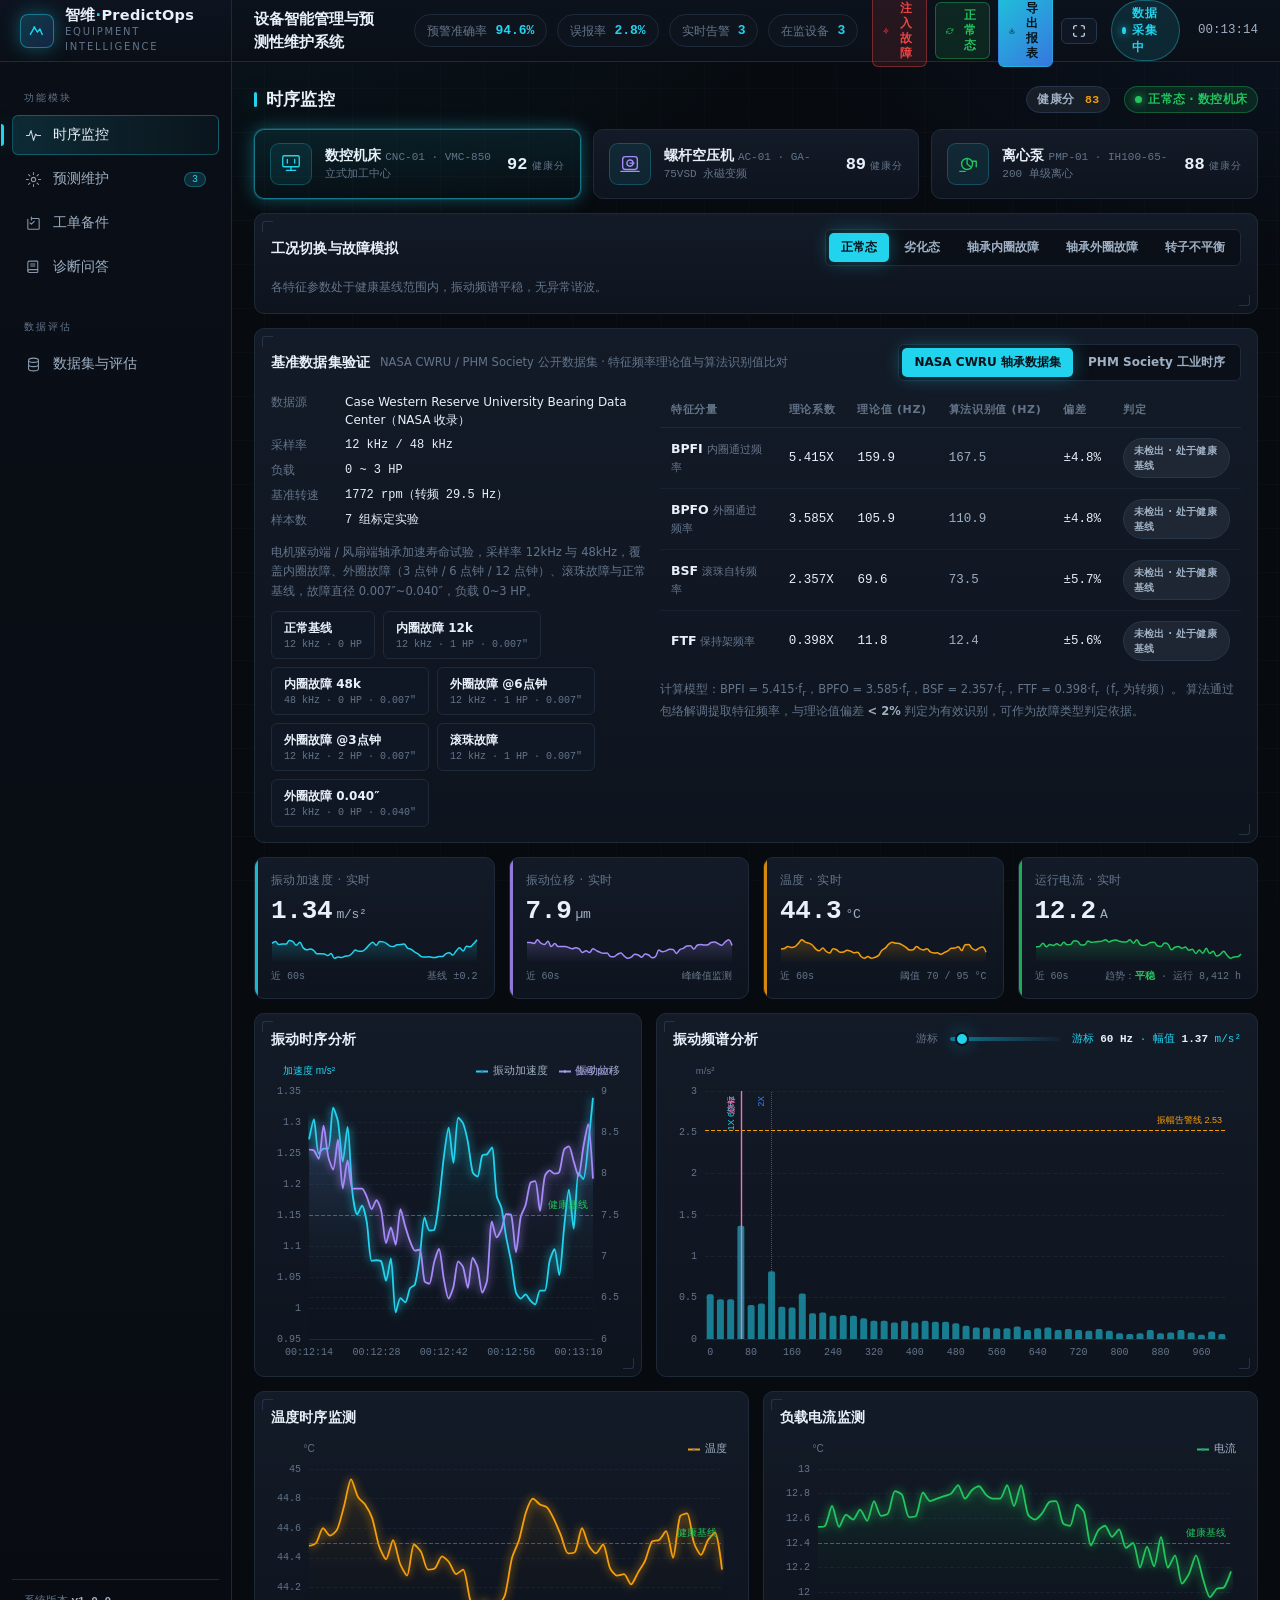
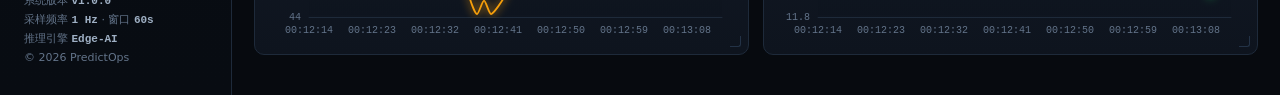
==== agents/predict/index.html @ b73ce9bc "feat(predict): differentiate per-device RUL/degrade baselines; seed historical alert timeline - data" ====
<!DOCTYPE html>
<html lang="zh-CN">
<head>
<meta charset="UTF-8" />
<meta name="viewport" content="width=device-width, initial-scale=1.0" />
<title>智维 PredictOps · 工业设备智能健康管理与预测性维护平台</title>
<meta name="description" content="面向制造业关键设备的智能管理与预测性维护系统，提供设备时序监控、预测维护、工单流转与智能诊断。" />
<link rel="icon" href="data:image/svg+xml,%3Csvg xmlns='http://www.w3.org/2000/svg' viewBox='0 0 32 32'%3E%3Crect width='32' height='32' rx='7' fill='%230b1018'/%3E%3Cpath d='M8 20l6-9 4 6 3-4 3 7' stroke='%2322d3ee' stroke-width='2.2' fill='none' stroke-linecap='round' stroke-linejoin='round'/%3E%3C/svg%3E" />
<link rel="stylesheet" href="assets/core.css" />
</head>
<body>
<div class="app">

  <!-- ================= 品牌区 ================= -->
  <div class="brand">
    <div class="brand-logo">
      <svg viewBox="0 0 24 24" fill="none" stroke="#22d3ee" stroke-width="1.8" stroke-linecap="round" stroke-linejoin="round">
        <path d="M3 17l5-9 4 6 3-4 3 7" /><circle cx="8" cy="8" r="1.3" fill="#22d3ee" stroke="none" />
      </svg>
    </div>
    <div>
      <div class="brand-name">智维<span>·</span>PredictOps</div>
      <div class="brand-sub">Equipment Intelligence</div>
    </div>
  </div>

  <!-- ================= 顶栏 ================= -->
  <header class="topbar">
    <div class="topbar-title">设备智能管理与预测性维护系统</div>
    <div class="topbar-spacer"></div>
    <div class="kpi-strip">
      <div class="kpi-chip"><em>预警准确率</em><b id="kpi-accuracy">94.6%</b></div>
      <div class="kpi-chip"><em>误报率</em><b id="kpi-false">2.8%</b></div>
      <div class="kpi-chip"><em>实时告警</em><b id="kpi-alerts">0</b></div>
      <div class="kpi-chip"><em>在监设备</em><b id="kpi-devices">3</b></div>
    </div>
    <div class="topbar-actions" style="display:flex;align-items:center;gap:8px">
      <button class="btn btn-sm" id="btn-quick-fault" style="border-color:rgba(239,68,68,0.4);color:var(--red);background:rgba(239,68,68,0.12)" title="快速注入轴承内圈故障并联动告警与自动工单">
        <svg viewBox="0 0 24 24" width="12" height="12" fill="none" stroke="currentColor" stroke-width="2.2" stroke-linecap="round"><path d="M13 2L3 14h9l-1 8 10-12h-9l1-8z"/></svg>
        注入故障
      </button>
      <button class="btn btn-sm" id="btn-quick-normal" style="border-color:rgba(34,197,94,0.4);color:var(--green);background:rgba(34,197,94,0.12)" title="恢复正常运行态">
        <svg viewBox="0 0 24 24" width="12" height="12" fill="none" stroke="currentColor" stroke-width="2.2" stroke-linecap="round"><path d="M23 4v6h-6M1 20v-6h6M3.51 9a9 9 0 0114.85-3.36L23 10M1 14l4.64 4.36A9 9 0 0020.49 15"/></svg>
        正常态
      </button>
      <button class="btn btn-sm btn-primary" id="btn-topbar-export" title="导出诊断分析与工单报表">
        <svg viewBox="0 0 24 24" width="12" height="12" fill="none" stroke="currentColor" stroke-width="2.2" stroke-linecap="round"><path d="M21 15v4a2 2 0 01-2 2H5a2 2 0 01-2-2v-4M7 10l5 5 5-5M12 15V3"/></svg>
        导出报表
      </button>
      <button class="btn btn-sm" id="btn-fullscreen" title="全屏切换">
        <svg viewBox="0 0 24 24" width="12" height="12" fill="none" stroke="currentColor" stroke-width="2" stroke-linecap="round"><path d="M8 3H5a2 2 0 00-2 2v3m18 0V5a2 2 0 00-2-2h-3m0 18h3a2 2 0 002-2v-3M3 16v3a2 2 0 002 2h3"/></svg>
      </button>
    </div>
    <span class="pill pill-info"><span class="dot pulse"></span>数据采集中</span>
    <span class="mono" id="clock" style="color:var(--txt-1);font-size:12.5px;min-width:64px;text-align:right">--:--:--</span>
  </header>

  <!-- ================= 侧边导航 ================= -->
  <aside class="sidebar">
    <div class="nav-label">功能模块</div>

    <button class="nav-item active" data-view="perception">
      <svg viewBox="0 0 24 24" fill="none" stroke="currentColor" stroke-width="1.5" stroke-linecap="round" stroke-linejoin="round">
        <path d="M2 12h4l2.5-7 3.5 14 3-9 2 2h5" />
      </svg>
      时序监控
    </button>

    <button class="nav-item" data-view="inference">
      <svg viewBox="0 0 24 24" fill="none" stroke="currentColor" stroke-width="1.5" stroke-linecap="round" stroke-linejoin="round">
        <circle cx="12" cy="12" r="3" /><path d="M12 2v3M12 19v3M2 12h3M19 12h3M5 5l2 2M17 17l2 2M19 5l-2 2M7 17l-2 2" />
      </svg>
      预测维护
      <span class="nav-badge" id="nav-alert-badge">0</span>
    </button>

    <button class="nav-item" data-view="decision">
      <svg viewBox="0 0 24 24" fill="none" stroke="currentColor" stroke-width="1.5" stroke-linecap="round" stroke-linejoin="round">
        <path d="M9 5h10a1 1 0 011 1v13a1 1 0 01-1 1H5a1 1 0 01-1-1V6M9 3v4M7 11l2 2 4-4" />
      </svg>
      工单备件
    </button>

    <button class="nav-item" data-view="knowledge">
      <svg viewBox="0 0 24 24" fill="none" stroke="currentColor" stroke-width="1.5" stroke-linecap="round" stroke-linejoin="round">
        <path d="M4 5a2 2 0 012-2h11a1 1 0 011 1v14a1 1 0 01-1 1H6a2 2 0 01-2-2V5z" />
        <path d="M4 17a2 2 0 012-2h12M8 7h6M8 10h6" />
      </svg>
      诊断问答
    </button>

    <div class="nav-label" style="margin-top:16px">数据评估</div>

    <button class="nav-item" data-view="dataset">
      <svg viewBox="0 0 24 24" fill="none" stroke="currentColor" stroke-width="1.5" stroke-linecap="round" stroke-linejoin="round">
        <ellipse cx="12" cy="6" rx="7" ry="3" /><path d="M5 6v6c0 1.7 3.1 3 7 3s7-1.3 7-3V6" /><path d="M5 12v6c0 1.7 3.1 3 7 3s7-1.3 7-3v-6" />
      </svg>
      数据集与评估
    </button>

    <div class="sidebar-foot">
      系统版本 <b>v1.0.0</b><br />
      采样频率 <b>1 Hz</b> · 窗口 <b>60s</b><br />
      推理引擎 <b>Edge-AI</b><br />
      <span style="color:var(--txt-2)">© 2026 PredictOps</span>
    </div>
  </aside>

  <!-- ================= 主内容区 ================= -->
  <main class="main">

    <!-- ======== 时序监控 ======== -->
    <section class="view active" id="view-perception">
      <div class="section-head">
        <h2>时序监控</h2>
        <div class="spacer"></div>
        <span class="pill pill-muted">健康分 <b id="m-health" class="mono" style="margin-left:5px">--</b></span>
        <span id="state-banner" class="pill pill-ok"><span class="dot"></span>正常态</span>
      </div>

      <div class="device-strip" id="device-strip"><!-- JS 渲染 --></div>

      <div class="panel mt">
        <div class="panel-head">
          <h3>工况切换与故障模拟</h3>
          <div class="spacer"></div>
          <div class="segmented" id="state-selector"><!-- JS 渲染 --></div>
        </div>
        <div class="note" id="state-desc">各特征参数处于健康基线范围内，振动频谱平稳，无异常谐波。</div>
      </div>

      <div class="panel mt" id="dataset-panel"><!-- JS 渲染：基准数据集验证 --></div>

      <div class="grid g-4 mt">
        <div class="metric">
          <div class="metric-label">振动加速度 · 实时</div>
          <div class="metric-value"><span id="m-acc">--</span><small>m/s²</small></div>
          <div class="spark" id="spark-acc"></div>
          <div class="spark-label"><span>近 60s</span><span>基线 ±0.2</span></div>
        </div>
        <div class="metric is-violet">
          <div class="metric-label">振动位移 · 实时</div>
          <div class="metric-value"><span id="m-disp">--</span><small>µm</small></div>
          <div class="spark" id="spark-disp"></div>
          <div class="spark-label"><span>近 60s</span><span>峰峰值监测</span></div>
        </div>
        <div class="metric is-amber">
          <div class="metric-label">温度 · 实时</div>
          <div class="metric-value"><span id="m-temp">--</span><small>°C</small></div>
          <div class="spark" id="spark-temp"></div>
          <div class="spark-label"><span>近 60s</span><span>阈值 70 / 95 °C</span></div>
        </div>
        <div class="metric is-green">
          <div class="metric-label">运行电流 · 实时</div>
          <div class="metric-value"><span id="m-current">--</span><small>A</small></div>
          <div class="spark" id="spark-current"></div>
          <div class="spark-label"><span>近 60s</span><span id="m-trend">趋势：平稳</span></div>
        </div>
      </div>

      <div class="grid g-23 mt">
        <div class="panel">
          <div class="panel-head"><h3>振动时序分析</h3></div>
          <div class="chart chart-lg" id="chart-vib"></div>
        </div>
        <div class="panel">
          <div class="panel-head">
            <h3>振动频谱分析</h3>
            <div class="spacer"></div>
            <div class="cursor-bar" style="margin:0;padding:0;background:transparent;border:none">
              <span class="lbl" style="font-size:11px;color:var(--txt-2)">游标</span>
              <input type="range" id="spec-cursor" min="0" max="1000" step="20" value="60" style="width:110px" />
              <span class="cursor-readout" id="spec-cursor-readout" style="font-size:11px;color:var(--cyan)">--</span>
            </div>
          </div>
          <div class="chart" id="chart-spectrum" style="height:300px"></div>
        </div>
      </div>

      <div class="grid g-2 mt">
        <div class="panel">
          <div class="panel-head"><h3>温度时序监测</h3></div>
          <div class="chart chart-sm" id="chart-temp"></div>
        </div>
        <div class="panel">
          <div class="panel-head"><h3>负载电流监测</h3></div>
          <div class="chart chart-sm" id="chart-current"></div>
        </div>
      </div>
    </section>

    <!-- ======== 预测维护 ======== -->
    <section class="view" id="view-inference">
      <div class="section-head">
        <h2>预测维护</h2>
        <div class="spacer"></div>
        <span id="infer-state-badge" class="pill pill-ok"><span class="dot pulse"></span>--</span>
      </div>

      <div class="grid g-4">
        <div class="metric is-green">
          <div class="metric-label">预警准确率</div>
          <div class="metric-value"><span id="i-accuracy">94.6</span><small>%</small></div>
          <div class="metric-foot"><span class="up">达标 &gt; 92%</span></div>
        </div>
        <div class="metric">
          <div class="metric-label">误报率</div>
          <div class="metric-value"><span id="i-false">2.8</span><small>%</small></div>
          <div class="metric-foot"><span class="up">优于 &lt; 5% 要求</span></div>
        </div>
        <div class="metric is-amber">
          <div class="metric-label">最近预警提前量</div>
          <div class="metric-value"><span id="i-lead">--</span><small>h</small></div>
          <div class="metric-foot" id="i-alert-src">暂无预警记录</div>
        </div>
        <div class="metric is-violet">
          <div class="metric-label">最近预警置信度</div>
          <div class="metric-value"><span id="i-conf">--</span><small>%</small></div>
          <div class="metric-foot">RUL 预测 <b id="i-rul">--</b></div>
        </div>
      </div>

      <div class="grid g-3 mt">
        <div class="panel">
          <div class="panel-head">
            <h3>健康指数</h3>
            <div class="spacer"></div>
            <button class="btn btn-sm btn-ghost" id="btn-score-detail">
              <svg viewBox="0 0 24 24" fill="none" stroke="currentColor" stroke-width="1.6" stroke-linecap="round"><path d="M12 16v-4M12 8h.01M21 12a9 9 0 11-18 0 9 9 0 0118 0z"/></svg>
              查看评分依据
            </button>
          </div>
          <div class="chart chart-sm" id="chart-gauge"></div>
          <div class="note" id="infer-feature">频谱无异常特征频率，各维度指标正常</div>
        </div>
        <div class="panel">
          <div class="panel-head"><h3>健康五维评估</h3></div>
          <div class="chart chart-sm" id="chart-radar"></div>
        </div>
        <div class="panel">
          <div class="panel-head"><h3>劣化趋势推演</h3></div>
          <div class="chart chart-sm" id="chart-degrade"></div>
        </div>
      </div>

      <div class="panel mt">
        <div class="panel-head">
          <h3>剩余使用寿命（RUL）预测</h3>
          <div class="spacer"></div>
          <span class="pill pill-ok" id="rul-badge">RUL --</span>
        </div>
        <div class="chart chart-xl" id="chart-rul"></div>
      </div>

      <div class="grid g-32 mt">
        <div class="panel">
          <div class="panel-head"><h3>设备健康台账</h3></div>
          <div class="table-wrap" id="health-table"></div>
        </div>
        <div class="panel">
          <div class="panel-head"><h3>预警事件流</h3></div>
          <div id="alert-list" class="alert-stream">
            <div class="empty">暂无预警</div>
          </div>
        </div>
      </div>
    </section>

    <!-- ======== 工单备件 ======== -->
    <section class="view" id="view-decision">
      <div class="section-head">
        <h2>工单备件</h2>
        <div class="spacer"></div>
        <button class="btn btn-sm" id="btn-refresh">
          <svg viewBox="0 0 24 24" fill="none" stroke="currentColor" stroke-width="1.6" stroke-linecap="round"><path d="M20 11a8 8 0 10-2 5M20 5v6h-6"/></svg>
          刷新
        </button>
        <button class="btn btn-sm" id="btn-export">
          <svg viewBox="0 0 24 24" fill="none" stroke="currentColor" stroke-width="1.6" stroke-linecap="round" stroke-linejoin="round"><path d="M12 3v12M7 10l5 5 5-5M5 21h14"/></svg>
          导出报表
        </button>
        <button class="btn btn-sm btn-primary" id="btn-demo-wo">
          <svg viewBox="0 0 24 24" fill="none" stroke="currentColor" stroke-width="1.6" stroke-linecap="round"><path d="M12 5v14M5 12h14"/></svg>
          模拟异常触发工单
        </button>
      </div>

      <div class="grid g-4">
        <div class="metric is-amber">
          <div class="metric-label">待处理 / 处理中</div>
          <div class="metric-value" id="d-pending">0</div>
          <div class="metric-foot">自动派工 + 人工受理</div>
        </div>
        <div class="metric is-green">
          <div class="metric-label">已完成 / 已闭环</div>
          <div class="metric-value" id="d-done">0</div>
          <div class="metric-foot">闭环率 <b id="d-closerate">100%</b></div>
        </div>
        <div class="metric is-red">
          <div class="metric-label">备件告急项</div>
          <div class="metric-value" id="d-lowparts">0</div>
          <div class="metric-foot">低于安全库存</div>
        </div>
        <div class="metric is-violet">
          <div class="metric-label">供应链预警</div>
          <div class="metric-value" id="d-chain">0</div>
          <div class="metric-foot">库存偏低 / 交期风险</div>
        </div>
      </div>

      <div class="grid g-32 mt">
        <div class="panel">
          <div class="panel-head"><h3>智能检修工单</h3></div>
          <div class="wo-list" id="wo-list"><div class="empty">暂无工单</div></div>
        </div>
        <div class="grid" style="grid-template-columns:1fr;gap:14px;align-content:start">
          <div class="panel">
            <div class="panel-head"><h3>工单状态分布</h3></div>
            <div class="chart chart-sm" id="chart-wopie"></div>
          </div>
          <div class="panel">
            <div class="panel-head"><h3>备件库存水位</h3><span class="sub">红=告急 黄=偏低 绿=充足</span></div>
            <div class="chart chart-sm" id="chart-parts"></div>
          </div>
        </div>
      </div>

      <div class="grid g-32 mt">
        <div class="panel">
          <div class="panel-head"><h3>备件库存明细</h3></div>
          <div class="table-wrap" id="parts-table" style="max-height:360px;overflow-y:auto"></div>
        </div>
        <div class="panel">
          <div class="panel-head"><h3>供应链预警</h3></div>
          <div class="timeline" id="supply-chain"><div class="empty">供应链状态正常</div></div>
        </div>
      </div>
    </section>

    <!-- ======== 诊断问答 ======== -->
    <section class="view" id="view-knowledge">
      <div class="section-head">
        <h2>诊断问答</h2>
      </div>

      <div class="grid g-23">
        <div class="panel">
          <div class="panel-head"><h3>知识库检索</h3></div>
          <div class="kb-tags mb" id="kb-tags"></div>
          <div class="kb-list" id="kb-list"></div>
        </div>

        <div class="panel">
          <div class="panel-head">
            <h3>智能诊断问答</h3>
            <div class="spacer"></div>
            <span class="pill pill-info"><span class="dot pulse"></span>在线</span>
          </div>
          <div class="quick-ask mb">
            <button data-ask="轴承温度过高排查SOP">
              <svg viewBox="0 0 24 24" fill="none" stroke="currentColor" stroke-width="1.8" stroke-linecap="round"><path d="M12 3v3M12 18v3M3 12h3M18 12h3M6 6l2 2M16 16l2 2M18 6l-2 2M8 16l-2 2"/><circle cx="12" cy="12" r="3.2"/></svg>
              轴承温度过高排查SOP
            </button>
            <button data-ask="离心泵振动超标诊断">
              <svg viewBox="0 0 24 24" fill="none" stroke="currentColor" stroke-width="1.8" stroke-linecap="round"><path d="M3 16l4-8 4 5 3-4 3 5 4-6"/></svg>
              离心泵振动超标诊断
            </button>
            <button data-ask="当前健康最差设备是谁？">
              <svg viewBox="0 0 24 24" fill="none" stroke="currentColor" stroke-width="1.8" stroke-linecap="round"><path d="M12 3l2.6 5.6L21 9.4l-4.5 4.2L17.7 20 12 16.9 6.3 20l1.2-6.4L3 9.4l6.4-.8z"/></svg>
              当前健康最差设备是谁？
            </button>
            <button data-ask="NASA CWRU 轴承故障特征如何判断？">
              <svg viewBox="0 0 24 24" fill="none" stroke="currentColor" stroke-width="1.8" stroke-linecap="round"><circle cx="12" cy="12" r="3"/><path d="M12 2v3M12 19v3M2 12h3M19 12h3"/></svg>
              NASA CWRU 轴承故障特征如何判断？
            </button>
            <button data-ask="设备综合健康分是如何计算的？">
              <svg viewBox="0 0 24 24" fill="none" stroke="currentColor" stroke-width="1.8" stroke-linecap="round"><path d="M4 19h16M6 19V9M12 19V5M18 19v-7"/></svg>
              设备综合健康分是如何计算的？
            </button>
            <button data-ask="空压机排气温度报警怎么处理？">空压机排气温度报警</button>
            <button data-ask="有哪些备件库存告急？">备件库存告急</button>
            <button data-ask="当前预警准确率和误报率多少？">预警指标</button>
          </div>
          <div class="chat">
            <div class="chat-log" id="chat-log"></div>
            <form class="chat-input" id="chat-form" autocomplete="off">
              <input id="chat-input" type="text" placeholder="输入设备故障问题，如：数控机床主轴振动异常如何处理？" />
              <button class="btn btn-primary" type="submit">
                <svg viewBox="0 0 24 24" fill="none" stroke="currentColor" stroke-width="1.7" stroke-linecap="round" stroke-linejoin="round"><path d="M22 2L11 13M22 2l-7 20-4-9-9-4 20-7z"/></svg>
                发送
              </button>
            </form>
          </div>
        </div>
      </div>
    </section>

    <!-- ======== 数据集与评估 ======== -->
    <section class="view" id="view-dataset">
      <div class="section-head">
        <h2>数据集与评估</h2>
      </div>
      <div id="eval-root"><!-- 由 eval.js 渲染 --></div>
    </section>

  </main>
</div>

<!-- ================= 抽屉 ================= -->
<div class="drawer-mask" id="drawer-mask"></div>
<aside class="drawer" id="drawer">
  <div class="drawer-head">
    <h3 id="drawer-title">工单详情</h3>
    <button class="drawer-close" id="drawer-close">
      <svg viewBox="0 0 24 24" width="15" height="15" fill="none" stroke="currentColor" stroke-width="2" stroke-linecap="round"><path d="M6 6l12 12M18 6L6 18"/></svg>
    </button>
  </div>
  <div class="drawer-body" id="drawer-body"></div>
</aside>

<div class="toast-wrap" id="toast-wrap"></div>

<!-- ================= 通用模态框 ================= -->
<div class="modal-mask" id="modal-mask"></div>
<div class="modal" id="modal">
  <div class="modal-head">
    <h3 id="modal-title"></h3>
    <button class="drawer-close" id="modal-close">
      <svg viewBox="0 0 24 24" width="15" height="15" fill="none" stroke="currentColor" stroke-width="2" stroke-linecap="round"><path d="M6 6l12 12M18 6L6 18"/></svg>
    </button>
  </div>
  <div class="modal-body" id="modal-body"></div>
</div>

<script src="assets/echarts.min.js"></script>
<script src="assets/data.js"></script>
<script src="assets/dataset.js"></script>
<script src="assets/knowledge.js"></script>
<script src="assets/charts.js"></script>
<script src="assets/eval.js"></script>
<script src="assets/app.js"></script>
</body>
</html>
---- agents/predict/assets/core.css ----
:root {
  --bg-0: #070a0f;
  --bg-1: #0b1018;
  --bg-2: #101724;
  --bg-3: #16202f;
  --panel: #0e141e;
  --panel-2: #131b28;
  --line: #1e2a3a;
  --line-2: #26364b;
  --txt-0: #e8f0fa;
  --txt-1: #9fb0c4;
  --txt-2: #63748a;
  --cyan: #22d3ee;
  --cyan-dim: #0e7490;
  --blue: #3b82f6;
  --green: #22c55e;
  --amber: #f59e0b;
  --red: #ef4444;
  --violet: #a78bfa;
  --pink: #f472b6;
  --ok: var(--green);
  --warn: var(--amber);
  --danger: var(--red);
  --radius: 10px;
  --radius-sm: 6px;
  --font: "Inter", "HarmonyOS Sans SC", "PingFang SC", "Microsoft YaHei", system-ui, -apple-system, sans-serif;
  --mono: "JetBrains Mono", "SFMono-Regular", "SF Mono", Consolas, "Liberation Mono", monospace;
  --shadow: 0 8px 30px rgba(0, 0, 0, 0.45);
  --glow-cyan: 0 0 18px rgba(34, 211, 238, 0.35);
}

* { box-sizing: border-box; margin: 0; padding: 0; }

html { -webkit-text-size-adjust: 100%; }

body {
  font-family: var(--font);
  background: var(--bg-0);
  color: var(--txt-0);
  font-size: 14px;
  line-height: 1.5;
  min-height: 100vh;
  overflow-x: hidden;
  background-image:
    radial-gradient(1200px 600px at 15% -10%, rgba(34, 211, 238, 0.07), transparent 60%),
    radial-gradient(900px 500px at 100% 0%, rgba(59, 130, 246, 0.08), transparent 55%),
    linear-gradient(rgba(255, 255, 255, 0.016) 1px, transparent 1px),
    linear-gradient(90deg, rgba(255, 255, 255, 0.016) 1px, transparent 1px);
  background-size: auto, auto, 44px 44px, 44px 44px;
  background-attachment: fixed;
}

::-webkit-scrollbar { width: 9px; height: 9px; }
::-webkit-scrollbar-track { background: transparent; }
::-webkit-scrollbar-thumb { background: #22303f; border-radius: 6px; }
::-webkit-scrollbar-thumb:hover { background: #2e4054; }

a { color: inherit; text-decoration: none; }
button { font-family: inherit; cursor: pointer; border: none; background: none; color: inherit; }
input, select, textarea { font-family: inherit; }

.mono { font-family: var(--mono); font-variant-numeric: tabular-nums; }

/* ============ 应用骨架 ============ */
.app {
  display: grid;
  grid-template-columns: 232px 1fr;
  grid-template-rows: 62px 1fr;
  grid-template-areas: "brand topbar" "sidebar main";
  min-height: 100vh;
}

/* ---- 顶部条 ---- */
.brand {
  grid-area: brand;
  display: flex;
  align-items: center;
  gap: 11px;
  padding: 0 20px;
  border-right: 1px solid var(--line);
  border-bottom: 1px solid var(--line);
  background: linear-gradient(180deg, #0d1420, #0a0f17);
}
.brand-logo {
  width: 34px; height: 34px; border-radius: 8px;
  background: linear-gradient(135deg, rgba(34, 211, 238, 0.2), rgba(59, 130, 246, 0.2));
  border: 1px solid rgba(34, 211, 238, 0.45);
  display: grid; place-items: center;
  box-shadow: var(--glow-cyan);
  flex: none;
}
.brand-logo svg { width: 19px; height: 19px; }
.brand-name { font-size: 14.5px; font-weight: 700; letter-spacing: 0.02em; line-height: 1.15; }
.brand-name span { color: var(--cyan); }
.brand-sub { font-size: 10px; color: var(--txt-2); letter-spacing: 0.18em; text-transform: uppercase; }

.topbar {
  grid-area: topbar;
  display: flex;
  align-items: center;
  gap: 14px;
  padding: 0 22px;
  border-bottom: 1px solid var(--line);
  background: linear-gradient(180deg, #0c121c, #0a0f17);
}
.topbar-title { font-size: 15px; font-weight: 600; }
.topbar-title small { color: var(--txt-2); font-weight: 400; margin-left: 10px; font-size: 12px; }
.topbar-spacer { flex: 1; }

.kpi-strip { display: flex; gap: 10px; }
.kpi-chip {
  display: flex; align-items: center; gap: 8px;
  padding: 6px 12px;
  background: var(--panel);
  border: 1px solid var(--line);
  border-radius: 999px;
  font-size: 12px;
  white-space: nowrap;
}
.kpi-chip b { font-family: var(--mono); color: var(--cyan); font-size: 13px; }
.kpi-chip em { font-style: normal; color: var(--txt-2); }

.pill {
  display: inline-flex; align-items: center; gap: 6px;
  padding: 4px 10px; border-radius: 999px;
  font-size: 11.5px; font-weight: 600; letter-spacing: 0.02em;
  border: 1px solid transparent;
}
.pill-ok { color: var(--green); background: rgba(34, 197, 94, 0.12); border-color: rgba(34, 197, 94, 0.35); }
.pill-warn { color: var(--amber); background: rgba(245, 158, 11, 0.12); border-color: rgba(245, 158, 11, 0.35); }
.pill-danger { color: var(--red); background: rgba(239, 68, 68, 0.13); border-color: rgba(239, 68, 68, 0.4); }
.pill-info { color: var(--cyan); background: rgba(34, 211, 238, 0.12); border-color: rgba(34, 211, 238, 0.35); }
.pill-muted { color: var(--txt-1); background: rgba(148, 163, 184, 0.1); border-color: var(--line-2); }

.dot { width: 7px; height: 7px; border-radius: 50%; background: currentColor; box-shadow: 0 0 8px currentColor; }
.pulse { animation: pulse 1.6s ease-in-out infinite; }
@keyframes pulse { 0%, 100% { opacity: 1; } 50% { opacity: 0.35; } }

/* ---- 侧边导航 ---- */
.sidebar {
  grid-area: sidebar;
  border-right: 1px solid var(--line);
  background: linear-gradient(180deg, #0a0f17, #080c12);
  padding: 16px 12px;
  display: flex; flex-direction: column; gap: 4px;
}
.nav-label {
  font-size: 10px; letter-spacing: 0.2em; text-transform: uppercase;
  color: var(--txt-2); padding: 12px 12px 6px;
}
.nav-item {
  display: flex; align-items: center; gap: 11px;
  padding: 10px 12px;
  border-radius: var(--radius-sm);
  color: var(--txt-1);
  font-size: 13.5px;
  font-weight: 500;
  border: 1px solid transparent;
  transition: all 0.18s ease;
  position: relative;
  text-align: left; width: 100%;
}
.nav-item:hover { background: var(--bg-2); color: var(--txt-0); }
.nav-item.active {
  background: linear-gradient(90deg, rgba(34, 211, 238, 0.14), rgba(34, 211, 238, 0.03));
  color: var(--txt-0);
  border-color: rgba(34, 211, 238, 0.3);
}
.nav-item.active::before {
  content: ""; position: absolute; left: -12px; top: 8px; bottom: 8px; width: 3px;
  background: var(--cyan); border-radius: 0 3px 3px 0; box-shadow: var(--glow-cyan);
}
.nav-item svg { width: 17px; height: 17px; flex: none; opacity: 0.85; }
.nav-badge {
  margin-left: auto; font-size: 10px; font-family: var(--mono);
  background: rgba(34, 211, 238, 0.15); color: var(--cyan);
  padding: 1px 7px; border-radius: 999px; border: 1px solid rgba(34, 211, 238, 0.3);
}
.sidebar-foot {
  margin-top: auto; padding: 12px; font-size: 11px; color: var(--txt-2);
  border-top: 1px solid var(--line); line-height: 1.7;
}
.sidebar-foot b { color: var(--txt-1); font-family: var(--mono); }

/* ---- 主内容区 ---- */
.main {
  grid-area: main;
  padding: 20px 22px 40px;
  overflow-x: hidden;
}
.view { display: none; animation: fade 0.35s ease; }
.view.active { display: block; }
@keyframes fade { from { opacity: 0; transform: translateY(8px); } to { opacity: 1; transform: none; } }

.section-head {
  display: flex; align-items: center; gap: 14px;
  margin: 4px 0 16px;
}
.section-head h2 { font-size: 17px; font-weight: 700; letter-spacing: 0.01em; }
.section-head h2::before {
  content: ""; display: inline-block; width: 3px; height: 15px; margin-right: 9px;
  background: var(--cyan); border-radius: 2px; vertical-align: -2px; box-shadow: var(--glow-cyan);
}
.section-head p { color: var(--txt-2); font-size: 12.5px; padding-bottom: 1px; }
.section-head .spacer { flex: 1; }

.grid { display: grid; gap: 14px; }
.g-2 { grid-template-columns: repeat(2, minmax(0, 1fr)); }
.g-3 { grid-template-columns: repeat(3, minmax(0, 1fr)); }
.g-4 { grid-template-columns: repeat(4, minmax(0, 1fr)); }
.g-32 { grid-template-columns: 1.6fr 1fr; }
.g-23 { grid-template-columns: 1fr 1.55fr; }
.mt { margin-top: 14px; }
.mb { margin-bottom: 14px; }

/* ---- 面板 ---- */
.panel {
  background: linear-gradient(180deg, var(--panel-2), var(--panel));
  border: 1px solid var(--line);
  border-radius: var(--radius);
  padding: 15px 16px;
  position: relative;
}
.panel::before, .panel::after {
  content: ""; position: absolute; width: 10px; height: 10px;
  border-color: var(--line-2); border-style: solid; opacity: 0.9;
}
.panel::before { top: 7px; left: 7px; border-width: 1px 0 0 1px; border-radius: 3px 0 0 0; }
.panel::after { bottom: 7px; right: 7px; border-width: 0 1px 1px 0; border-radius: 0 0 3px 0; }
.panel-head {
  display: flex; align-items: center; gap: 10px; margin-bottom: 12px;
}
.panel-head h3 { font-size: 13.5px; font-weight: 600; letter-spacing: 0.01em; }
.panel-head .sub { color: var(--txt-2); font-size: 11.5px; }
.panel-head .spacer { flex: 1; }

.chart { width: 100%; height: 240px; }
.chart-sm { height: 200px; }
.chart-lg { height: 300px; }
.chart-xl { height: 340px; }

/* ---- 指标卡 ---- */
.metric {
  background: linear-gradient(180deg, var(--panel-2), var(--panel));
  border: 1px solid var(--line);
  border-radius: var(--radius);
  padding: 14px 16px;
  position: relative;
  overflow: hidden;
}
.metric::after {
  content: ""; position: absolute; left: 0; top: 0; bottom: 0; width: 3px;
  background: var(--cyan); opacity: 0.85;
}
.metric.is-green::after { background: var(--green); }
.metric.is-amber::after { background: var(--amber); }
.metric.is-red::after { background: var(--red); }
.metric.is-violet::after { background: var(--violet); }
.metric-label { font-size: 11.5px; color: var(--txt-2); letter-spacing: 0.04em; margin-bottom: 8px; }
.metric-value { font-family: var(--mono); font-size: 26px; font-weight: 700; line-height: 1; letter-spacing: -0.01em; }
.metric-value small { font-size: 13px; font-weight: 500; color: var(--txt-1); margin-left: 4px; }
.metric-foot { margin-top: 9px; font-size: 11.5px; color: var(--txt-2); display: flex; align-items: center; gap: 6px; }
.metric-foot .up { color: var(--green); }
.metric-foot .down { color: var(--red); }
.metric .spark { height: 34px; margin-top: 8px; }
.metric .spark-label { display: flex; justify-content: space-between; font-size: 10px; color: var(--txt-2); margin-top: 3px; font-family: var(--mono); }

/* ---- 频谱告警游标 ---- */
.cursor-bar { display: flex; align-items: center; gap: 12px; margin-top: 12px; padding-top: 12px; border-top: 1px solid var(--line); }
.cursor-bar .lbl { font-size: 11.5px; color: var(--txt-2); white-space: nowrap; }
.cursor-bar input[type="range"] {
  flex: 1; height: 4px; -webkit-appearance: none; appearance: none;
  background: linear-gradient(90deg, var(--cyan-dim), var(--bg-3));
  border-radius: 4px; outline: none;
}
.cursor-bar input[type="range"]::-webkit-slider-thumb {
  -webkit-appearance: none; appearance: none; width: 14px; height: 14px; border-radius: 50%;
  background: var(--cyan); cursor: pointer; box-shadow: var(--glow-cyan); border: 2px solid #06121a;
}
.cursor-bar input[type="range"]::-moz-range-thumb {
  width: 14px; height: 14px; border-radius: 50%; background: var(--cyan); cursor: pointer; border: 2px solid #06121a;
}
.cursor-readout {
  font-family: var(--mono); font-size: 11.5px; color: var(--cyan);
  min-width: 168px; text-align: right; white-space: nowrap;
}
.cursor-readout b { color: var(--txt-0); }

/* ---- 最近预警事件流 ---- */
.alert-stream { display: flex; flex-direction: column; gap: 10px; max-height: 380px; overflow-y: auto; padding-right: 4px; }
.alert-row {
  border: 1px solid var(--line); border-radius: var(--radius-sm);
  background: var(--panel); padding: 11px 13px; border-left: 3px solid var(--amber);
  transition: all 0.16s ease;
}
.alert-row:hover { border-color: var(--line-2); }
.alert-row.critical { border-left-color: var(--red); }
.alert-row .ar-top { display: flex; align-items: center; gap: 9px; margin-bottom: 7px; }
.alert-row .ar-time { font-family: var(--mono); font-size: 11.5px; color: var(--txt-2); }
.alert-row .ar-device { font-size: 13px; font-weight: 600; }
.alert-row .ar-id { font-family: var(--mono); font-size: 10.5px; color: var(--txt-2); }
.alert-row .ar-fields { display: grid; grid-template-columns: repeat(3, minmax(0, 1fr)); gap: 8px; }
.alert-row .ar-field { background: var(--bg-1); border: 1px solid var(--line); border-radius: 5px; padding: 6px 9px; }
.alert-row .ar-field .k { font-size: 10px; color: var(--txt-2); display: block; margin-bottom: 2px; }
.alert-row .ar-field .v { font-family: var(--mono); font-size: 13px; font-weight: 700; color: var(--cyan); }
.alert-row .ar-field .v.danger { color: var(--red); }
.alert-row .ar-field .v.warn { color: var(--amber); }

/* ---- 工单成本条 ---- */
.wo-cost { display: flex; gap: 8px; flex-wrap: wrap; margin-top: 9px; }
.wo-cost .ci {
  flex: 1; min-width: 120px; background: var(--bg-1); border: 1px solid var(--line);
  border-radius: 5px; padding: 7px 10px;
}
.wo-cost .ci .k { font-size: 10px; color: var(--txt-2); display: block; margin-bottom: 2px; }
.wo-cost .ci .v { font-family: var(--mono); font-size: 14px; font-weight: 700; color: var(--cyan); }
.wo-cost .ci.hi .v { color: var(--amber); }

/* ---- 快捷提问胶囊 ---- */
.quick-ask { display: flex; gap: 8px; flex-wrap: wrap; }
.quick-ask button {
  display: inline-flex; align-items: center; gap: 6px;
  font-size: 11.5px; padding: 7px 13px; border-radius: 999px;
  background: linear-gradient(135deg, rgba(34,211,238,0.10), rgba(59,130,246,0.08));
  border: 1px solid rgba(34, 211, 238, 0.32); color: var(--txt-0);
  transition: all 0.16s ease;
}
.quick-ask button:hover { border-color: var(--cyan); box-shadow: var(--glow-cyan); transform: translateY(-1px); }
.quick-ask button svg { width: 12px; height: 12px; color: var(--cyan); }

/* ---- 基准数据集面板 ---- */
.ds-meta { display: flex; flex-direction: column; gap: 7px; margin-bottom: 10px; }
.ds-meta-row { display: flex; gap: 10px; font-size: 12px; }
.ds-meta-row .k { color: var(--txt-2); min-width: 64px; flex: none; }
.ds-meta-row .v { color: var(--txt-0); }
.ds-samples { display: flex; flex-wrap: wrap; gap: 8px; }
.ds-sample {
  display: flex; flex-direction: column; gap: 2px; padding: 8px 12px;
  border: 1px solid var(--line); border-radius: var(--radius-sm);
  background: var(--bg-2); text-align: left; transition: all 0.16s ease;
}
.ds-sample:hover { border-color: var(--cyan-dim); background: var(--bg-3); }
.ds-sample.active { border-color: var(--cyan); background: rgba(34, 211, 238, 0.1); box-shadow: var(--glow-cyan); }
.ds-sample-label { font-size: 12px; font-weight: 600; }
.ds-sample-meta { font-size: 10px; color: var(--txt-2); font-family: var(--mono); }


/* ---- 通用模态框 ---- */
.modal-mask {
  position: fixed; inset: 0; background: rgba(3, 6, 10, 0.72); backdrop-filter: blur(3px);
  opacity: 0; pointer-events: none; transition: opacity 0.22s ease; z-index: 70;
}
.modal-mask.open { opacity: 1; pointer-events: auto; }
.modal {
  position: fixed; top: 50%; left: 50%;
  transform: translate(-50%, -46%) scale(0.98);
  width: min(760px, 94vw); max-height: 88vh;
  background: linear-gradient(180deg, var(--panel-2), var(--panel));
  border: 1px solid var(--line-2); border-radius: 12px;
  display: flex; flex-direction: column; box-shadow: var(--shadow);
  opacity: 0; pointer-events: none;
  transition: opacity 0.24s ease, transform 0.26s cubic-bezier(0.22, 1, 0.36, 1);
  z-index: 71;
}
.modal.open { opacity: 1; pointer-events: auto; transform: translate(-50%, -50%) scale(1); }
.modal-head { display: flex; align-items: center; gap: 12px; padding: 16px 20px; border-bottom: 1px solid var(--line); }
.modal-head h3 { font-size: 15px; font-weight: 700; flex: 1; line-height: 1.5; }
.modal-body { padding: 18px 20px; overflow-y: auto; }

/* ---- 评分依据 ---- */
.score-formula { background: var(--bg-0); border: 1px solid var(--line); border-radius: var(--radius-sm); padding: 14px 16px; margin-bottom: 16px; }
.sf-title { font-size: 12px; color: var(--txt-2); letter-spacing: 0.06em; margin-bottom: 8px; }
.sf-eq { font-size: 14px; color: var(--cyan); line-height: 2; word-break: break-word; }
.sf-eq b { color: var(--txt-0); font-size: 16px; }
.score-item { padding: 14px 0; border-bottom: 1px solid var(--line); }
.score-item:last-child { border-bottom: none; }
.si-head { display: flex; align-items: center; gap: 10px; margin-bottom: 9px; }
.si-name { font-size: 13px; font-weight: 600; }
.si-name em { font-style: normal; color: var(--txt-2); font-size: 11px; margin-left: 5px; }
.si-score { font-family: var(--mono); font-size: 20px; font-weight: 700; }
.si-score small { font-size: 11px; color: var(--txt-2); margin-left: 2px; }
.si-basis { font-size: 11.5px; color: var(--txt-1); margin-top: 9px; }
.si-basis b, .si-threshold b { color: var(--txt-0); }
.si-formula { margin-top: 7px; }
.si-threshold { font-size: 11.5px; color: var(--txt-2); margin-top: 5px; }


/* ---- 问答联想气泡 ---- */
.bubble-rel { width: 100%; max-width: 100%; }
.rel-title { font-size: 11.5px; color: var(--txt-2); margin-bottom: 9px; letter-spacing: 0.04em; }
.bubble-rel .quick-ask button { font-size: 11px; padding: 5px 11px; }

/* ================= 智能应用套件 ================= */
.track-tabs {
  display: grid; grid-template-columns: repeat(8, minmax(0, 1fr)); gap: 8px;
  margin-bottom: 16px;
}
.track-tab {
  display: flex; align-items: center; gap: 9px; text-align: left;
  padding: 10px 11px; border: 1px solid var(--line); border-radius: var(--radius-sm);
  background: linear-gradient(180deg, var(--panel-2), var(--panel));
  transition: all 0.16s ease; min-width: 0;
}
.track-tab:hover { border-color: var(--line-2); transform: translateY(-1px); }
.track-tab.active {
  border-color: rgba(34, 211, 238, 0.55);
  background: linear-gradient(180deg, rgba(34, 211, 238, 0.12), rgba(34, 211, 238, 0.02));
  box-shadow: 0 0 0 1px rgba(34, 211, 238, 0.15), var(--glow-cyan);
}
.tt-no { font-family: var(--mono); font-size: 15px; font-weight: 700; color: var(--cyan); flex: none; }
.track-tab.active .tt-no { color: var(--txt-0); }
.tt-body { display: flex; flex-direction: column; min-width: 0; }
.tt-name { font-size: 12px; font-weight: 600; white-space: nowrap; overflow: hidden; text-overflow: ellipsis; }
.tt-sub { font-size: 10px; color: var(--txt-2); white-space: nowrap; overflow: hidden; text-overflow: ellipsis; }

/* 智能体协同卡 */
.tr-agent { border: 1px solid var(--line); border-radius: var(--radius-sm); background: var(--bg-1); padding: 10px 11px; }
.tr-agent-top { display: flex; align-items: center; justify-content: space-between; margin-bottom: 5px; }
.tr-agent-code { font-family: var(--mono); font-size: 10px; color: var(--cyan); letter-spacing: 0.06em; }
.tr-agent-name { font-size: 12.5px; font-weight: 600; }
.tr-agent-role { font-size: 10.5px; color: var(--txt-2); margin-top: 2px; }
.tr-agent-load { font-size: 10px; color: var(--txt-2); font-family: var(--mono); margin-top: 4px; }

/* 图纸示例 */
.tr-drawing { background: var(--bg-0); border: 1px solid var(--line); border-radius: var(--radius-sm); padding: 10px; }
.tr-svg { width: 100%; height: auto; display: block; }

/* 跳转卡 */
.tr-jump {
  text-align: left; padding: 16px 18px; border: 1px solid var(--line); border-radius: var(--radius);
  background: linear-gradient(180deg, var(--panel-2), var(--panel)); transition: all 0.18s ease; width: 100%;
}
.tr-jump:hover { border-color: rgba(34, 211, 238, 0.5); box-shadow: var(--glow-cyan); transform: translateY(-2px); }
.tr-jump-top { display: flex; align-items: center; gap: 10px; margin-bottom: 8px; }
.tr-jump-name { font-size: 14px; font-weight: 700; flex: 1; }
.tr-jump-desc { font-size: 12px; color: var(--txt-1); line-height: 1.7; }
.tr-jump-go { margin-top: 12px; font-size: 12px; color: var(--cyan); font-weight: 600; }

/* NL2SQL */
.tr-sql { background: var(--bg-0); border: 1px solid var(--line); border-radius: var(--radius-sm); padding: 11px 13px; margin-bottom: 12px; }
.tr-sql-head { display: flex; align-items: center; gap: 10px; flex-wrap: wrap; }
.tr-sql-head .mono { color: var(--cyan); font-size: 12px; word-break: break-all; }
.tr-select {
  width: 100%; background: var(--bg-1); border: 1px solid var(--line); border-radius: var(--radius-sm);
  padding: 9px 12px; color: var(--txt-0); font-size: 12.5px; outline: none;
}
.tr-select:focus { border-color: var(--cyan-dim); }

/* 架构图 */
.tr-arch { display: flex; align-items: stretch; gap: 10px; }
.tr-arch-col { flex: 1; display: flex; flex-direction: column; gap: 8px; min-width: 0; }
.tr-arch-title { font-size: 11.5px; font-weight: 700; color: var(--cyan); letter-spacing: 0.05em; margin-bottom: 2px; text-align: center; }
.tr-arch-node {
  border: 1px solid var(--line); border-radius: var(--radius-sm); padding: 9px 11px;
  font-size: 12px; text-align: center; background: var(--bg-1);
}
.tr-arch-node.s1 { border-left: 3px solid var(--blue); }
.tr-arch-node.s2 { border-left: 3px solid var(--green); }
.tr-arch-arrow { display: grid; place-items: center; color: var(--cyan); font-size: 20px; flex: none; }
.tr-arch-core {
  flex: 1; border: 1px dashed rgba(34, 211, 238, 0.45); border-radius: var(--radius-sm);
  background: rgba(34, 211, 238, 0.05); padding: 12px; display: flex; flex-wrap: wrap; gap: 8px;
  align-content: center; justify-content: center;
}
.tr-arch-chip {
  font-size: 11px; padding: 6px 11px; border-radius: 999px;
  background: var(--bg-2); border: 1px solid rgba(34, 211, 238, 0.32); color: var(--txt-0);
}
.tr-arch-sub { font-size: 10.5px; color: var(--txt-2); text-align: center; }

@media (max-width: 1180px) {
  .track-tabs { grid-template-columns: repeat(4, minmax(0, 1fr)); }
}
@media (max-width: 820px) {
  .track-tabs { grid-template-columns: repeat(2, minmax(0, 1fr)); }
  .tr-arch { flex-direction: column; }
  .tr-arch-arrow { transform: rotate(90deg); }
}

/* ---- 设备选择卡 ---- */
.device-strip { display: grid; grid-template-columns: repeat(3, 1fr); gap: 12px; }
.device-card {
  display: flex; align-items: center; gap: 13px;
  padding: 13px 15px;
  background: linear-gradient(180deg, var(--panel-2), var(--panel));
  border: 1px solid var(--line);
  border-radius: var(--radius);
  transition: all 0.2s ease;
  text-align: left; width: 100%;
  position: relative;
}
.device-card:hover { border-color: var(--line-2); transform: translateY(-1px); }
.device-card.active {
  border-color: rgba(34, 211, 238, 0.5);
  background: linear-gradient(180deg, rgba(34, 211, 238, 0.09), rgba(34, 211, 238, 0.02));
  box-shadow: 0 0 0 1px rgba(34, 211, 238, 0.15), var(--glow-cyan);
}
.device-icon {
  width: 42px; height: 42px; border-radius: 9px; flex: none;
  display: grid; place-items: center;
  background: rgba(34, 211, 238, 0.08);
  border: 1px solid rgba(34, 211, 238, 0.25);
}
.device-icon svg { width: 22px; height: 22px; }
.device-meta { flex: 1; min-width: 0; }
.device-meta .name { font-size: 13.5px; font-weight: 600; }
.device-meta .code { font-size: 11px; color: var(--txt-2); font-family: var(--mono); margin-top: 1px; }
.device-state { text-align: right; }
.device-state .hi { font-family: var(--mono); font-size: 17px; font-weight: 700; }
.device-state .lbl { font-size: 10px; color: var(--txt-2); letter-spacing: 0.1em; }

/* ---- 按钮 / 分段控件 ---- */
.btn {
  display: inline-flex; align-items: center; gap: 7px;
  padding: 8px 14px; border-radius: var(--radius-sm);
  font-size: 12.5px; font-weight: 600;
  border: 1px solid var(--line-2);
  background: var(--bg-2); color: var(--txt-0);
  transition: all 0.16s ease;
}
.btn:hover { border-color: var(--cyan-dim); background: var(--bg-3); }
.btn-primary {
  background: linear-gradient(135deg, rgba(34, 211, 238, 0.9), rgba(59, 130, 246, 0.9));
  color: #04121a; border-color: transparent;
}
.btn-primary:hover { filter: brightness(1.1); background: linear-gradient(135deg, #22d3ee, #3b82f6); }
.btn-ghost { background: transparent; }
.btn-danger { border-color: rgba(239, 68, 68, 0.4); color: #fca5a5; }
.btn-sm { padding: 5px 10px; font-size: 11.5px; }
.btn svg { width: 14px; height: 14px; }

.segmented { display: inline-flex; background: var(--bg-1); border: 1px solid var(--line); border-radius: var(--radius-sm); padding: 3px; gap: 3px; flex-wrap: wrap; }
.segmented button {
  padding: 6px 12px; border-radius: 5px; font-size: 12px; font-weight: 600;
  color: var(--txt-1); transition: all 0.16s ease; white-space: nowrap;
}
.segmented button:hover { color: var(--txt-0); background: var(--bg-2); }
.segmented button.active { background: var(--cyan); color: #04121a; box-shadow: var(--glow-cyan); }
.segmented button.active[data-state="degraded"] { background: var(--amber); color: #1a1205; box-shadow: 0 0 16px rgba(245, 158, 11, 0.4); }
.segmented button.active[data-state="fault"] { background: var(--red); color: #1b0505; box-shadow: 0 0 16px rgba(239, 68, 68, 0.45); }

/* ---- 表格 ---- */
.table-wrap { overflow-x: auto; }
table.data { width: 100%; border-collapse: collapse; font-size: 12.5px; }
table.data th {
  text-align: left; padding: 9px 11px; color: var(--txt-2); font-weight: 600;
  font-size: 11px; letter-spacing: 0.06em; text-transform: uppercase;
  border-bottom: 1px solid var(--line); white-space: nowrap;
}
table.data td { padding: 10px 11px; border-bottom: 1px solid rgba(30, 42, 58, 0.55); vertical-align: middle; }
table.data tr:last-child td { border-bottom: none; }
table.data tbody tr { transition: background 0.15s ease; }
table.data tbody tr:hover { background: rgba(34, 211, 238, 0.04); }
table.data .mono { font-family: var(--mono); }

.bar-track { width: 88px; height: 6px; background: var(--bg-3); border-radius: 4px; overflow: hidden; display: inline-block; vertical-align: middle; }
.bar-fill { height: 100%; border-radius: 4px; background: var(--cyan); }
.bar-fill.ok { background: var(--green); }
.bar-fill.warn { background: var(--amber); }
.bar-fill.danger { background: var(--red); }

/* ---- 工单 ---- */
.wo-list { display: flex; flex-direction: column; gap: 10px; max-height: 560px; overflow-y: auto; padding-right: 4px; }
.wo-card {
  border: 1px solid var(--line); border-radius: var(--radius);
  background: var(--panel); padding: 13px 14px;
  border-left: 3px solid var(--txt-2);
  transition: all 0.18s ease;
}
.wo-card:hover { border-color: var(--line-2); }
.wo-card.pri-high { border-left-color: var(--red); }
.wo-card.pri-mid { border-left-color: var(--amber); }
.wo-card.pri-low { border-left-color: var(--green); }
.wo-card .wo-top { display: flex; align-items: center; gap: 9px; margin-bottom: 7px; }
.wo-card .wo-id { font-family: var(--mono); font-size: 12px; color: var(--cyan); font-weight: 600; }
.wo-card .wo-title { font-size: 13px; font-weight: 600; flex: 1; }
.wo-card .wo-body { font-size: 12px; color: var(--txt-1); line-height: 1.65; }
.wo-card .wo-body b { color: var(--txt-0); font-weight: 600; }
.wo-actions { display: flex; gap: 8px; margin-top: 11px; flex-wrap: wrap; }
.wo-flow { display: flex; align-items: center; gap: 5px; margin-top: 11px; flex-wrap: wrap; }
.flow-step {
  font-size: 10.5px; padding: 3px 9px; border-radius: 999px;
  background: var(--bg-3); color: var(--txt-2); border: 1px solid var(--line);
}
.flow-step.done { background: rgba(34, 197, 94, 0.13); color: var(--green); border-color: rgba(34, 197, 94, 0.3); }
.flow-step.now { background: rgba(34, 211, 238, 0.15); color: var(--cyan); border-color: rgba(34, 211, 238, 0.4); }
.flow-arrow { color: var(--txt-2); font-size: 11px; }

.empty { padding: 40px 16px; text-align: center; color: var(--txt-2); font-size: 12.5px; }
.empty svg { width: 34px; height: 34px; opacity: 0.4; margin-bottom: 10px; }

/* ---- 知识库 ---- */
.kb-tags { display: flex; gap: 8px; flex-wrap: wrap; }
.kb-tag {
  padding: 6px 13px; border-radius: 999px; font-size: 12px; font-weight: 500;
  background: var(--bg-2); border: 1px solid var(--line); color: var(--txt-1);
  transition: all 0.16s ease;
}
.kb-tag:hover { border-color: var(--line-2); color: var(--txt-0); }
.kb-tag.active { background: rgba(34, 211, 238, 0.13); border-color: rgba(34, 211, 238, 0.4); color: var(--cyan); }
.kb-list { display: flex; flex-direction: column; gap: 9px; max-height: 520px; overflow-y: auto; padding-right: 4px; }
.kb-item {
  padding: 12px 14px; border: 1px solid var(--line); border-radius: var(--radius-sm);
  background: var(--panel); cursor: pointer; transition: all 0.16s ease;
}
.kb-item:hover { border-color: var(--cyan-dim); background: var(--bg-2); }
.kb-item .t { font-size: 13px; font-weight: 600; margin-bottom: 5px; }
.kb-item .d { font-size: 11.5px; color: var(--txt-2); line-height: 1.6; }
.kb-item .tags { margin-top: 8px; display: flex; gap: 6px; flex-wrap: wrap; }
.kb-item .tags span { font-size: 10px; padding: 2px 8px; border-radius: 4px; background: var(--bg-3); color: var(--txt-2); border: 1px solid var(--line); }

/* ---- 聊天 ---- */
.chat { display: flex; flex-direction: column; height: 560px; }
.chat-log { flex: 1; overflow-y: auto; display: flex; flex-direction: column; gap: 13px; padding: 4px 4px 12px; }
.msg { display: flex; gap: 10px; max-width: 100%; }
.msg .avatar {
  width: 30px; height: 30px; border-radius: 8px; flex: none; display: grid; place-items: center;
  font-size: 11px; font-weight: 700;
}
.msg.ai .avatar { background: linear-gradient(135deg, rgba(34, 211, 238, 0.25), rgba(59, 130, 246, 0.25)); border: 1px solid rgba(34, 211, 238, 0.4); color: var(--cyan); }
.msg.user { flex-direction: row-reverse; }
.msg.user .avatar { background: var(--bg-3); border: 1px solid var(--line-2); color: var(--txt-1); }
.bubble {
  background: var(--panel-2); border: 1px solid var(--line);
  border-radius: 10px; padding: 11px 14px; font-size: 12.5px; line-height: 1.7;
  max-width: 82%; color: var(--txt-0);
}
.msg.user .bubble { background: rgba(34, 211, 238, 0.1); border-color: rgba(34, 211, 238, 0.3); }
.bubble .ans-title { font-weight: 700; color: var(--cyan); margin-bottom: 7px; font-size: 13px; }
.bubble ol, .bubble ul { margin: 4px 0 4px 18px; }
.bubble li { margin: 3px 0; }
.bubble b { color: var(--txt-0); }
.bubble .kv { margin: 6px 0; }
.bubble .kv .k { color: var(--txt-2); font-size: 11px; }
.bubble code { font-family: var(--mono); background: var(--bg-0); padding: 1px 6px; border-radius: 4px; color: var(--cyan); font-size: 11.5px; }

.chat-input { display: flex; gap: 9px; padding-top: 12px; border-top: 1px solid var(--line); }
.chat-input input {
  flex: 1; background: var(--bg-1); border: 1px solid var(--line); border-radius: var(--radius-sm);
  padding: 11px 14px; color: var(--txt-0); font-size: 13px; outline: none; transition: border 0.16s ease;
}
.chat-input input:focus { border-color: var(--cyan-dim); box-shadow: 0 0 0 3px rgba(34, 211, 238, 0.1); }
.chat-input input::placeholder { color: var(--txt-2); }
.chat-suggest { display: flex; gap: 8px; flex-wrap: wrap; margin-bottom: 10px; }
.chat-suggest button {
  font-size: 11.5px; padding: 6px 12px; border-radius: 999px;
  background: var(--bg-2); border: 1px solid var(--line); color: var(--txt-1); transition: all 0.15s ease;
}
.chat-suggest button:hover { border-color: var(--cyan-dim); color: var(--cyan); }

/* ---- 时间线 ---- */
.timeline { position: relative; padding-left: 20px; }
.timeline::before { content: ""; position: absolute; left: 5px; top: 4px; bottom: 4px; width: 1px; background: var(--line-2); }
.tl-item { position: relative; padding-bottom: 16px; }
.tl-item:last-child { padding-bottom: 0; }
.tl-item::before {
  content: ""; position: absolute; left: -19px; top: 4px; width: 9px; height: 9px;
  border-radius: 50%; background: var(--bg-0); border: 2px solid var(--cyan);
}
.tl-item.warn::before { border-color: var(--amber); }
.tl-item.danger::before { border-color: var(--red); }
.tl-item .tl-time { font-family: var(--mono); font-size: 11px; color: var(--txt-2); }
.tl-item .tl-text { font-size: 12.5px; margin-top: 3px; }

/* ---- 提示 / 抽屉 ---- */
.drawer-mask {
  position: fixed; inset: 0; background: rgba(3, 6, 10, 0.72); backdrop-filter: blur(3px);
  opacity: 0; pointer-events: none; transition: opacity 0.22s ease; z-index: 40;
}
.drawer-mask.open { opacity: 1; pointer-events: auto; }
.drawer {
  position: fixed; top: 0; right: 0; bottom: 0; width: min(560px, 92vw);
  background: var(--bg-1); border-left: 1px solid var(--line-2);
  transform: translateX(100%); transition: transform 0.28s cubic-bezier(0.22, 1, 0.36, 1);
  z-index: 41; display: flex; flex-direction: column;
}
.drawer.open { transform: none; }
.drawer-head { padding: 18px 20px; border-bottom: 1px solid var(--line); display: flex; align-items: center; gap: 12px; }
.drawer-head h3 { font-size: 15px; font-weight: 700; flex: 1; }
.drawer-body { padding: 18px 20px; overflow-y: auto; flex: 1; }
.drawer-close { width: 30px; height: 30px; border-radius: 7px; border: 1px solid var(--line); display: grid; place-items: center; color: var(--txt-1); }
.drawer-close:hover { border-color: var(--red); color: var(--red); }
.field { margin-bottom: 14px; }
.field label { display: block; font-size: 11.5px; color: var(--txt-2); margin-bottom: 6px; letter-spacing: 0.03em; }
.field input, .field select, .field textarea {
  width: 100%; background: var(--bg-0); border: 1px solid var(--line); border-radius: var(--radius-sm);
  padding: 9px 12px; color: var(--txt-0); font-size: 13px; outline: none;
}
.field textarea { resize: vertical; min-height: 76px; }
.field input:focus, .field select:focus, .field textarea:focus { border-color: var(--cyan-dim); }

.toast-wrap { position: fixed; right: 22px; bottom: 22px; display: flex; flex-direction: column; gap: 10px; z-index: 60; }
.toast {
  display: flex; align-items: center; gap: 10px;
  background: var(--bg-2); border: 1px solid var(--line-2); border-left: 3px solid var(--cyan);
  border-radius: var(--radius-sm); padding: 11px 15px; font-size: 12.5px; min-width: 260px;
  box-shadow: var(--shadow); animation: slideIn 0.28s ease;
}
.toast.ok { border-left-color: var(--green); }
.toast.warn { border-left-color: var(--amber); }
.toast.danger { border-left-color: var(--red); }
@keyframes slideIn { from { transform: translateX(30px); opacity: 0; } to { transform: none; opacity: 1; } }

.legend { display: flex; gap: 14px; flex-wrap: wrap; font-size: 11.5px; color: var(--txt-1); }
.legend span { display: inline-flex; align-items: center; gap: 6px; }
.legend i { width: 9px; height: 9px; border-radius: 2px; display: inline-block; }

.note { font-size: 11.5px; color: var(--txt-2); line-height: 1.7; }
.note b { color: var(--txt-1); }

@media (max-width: 1180px) {
  .g-4 { grid-template-columns: repeat(2, 1fr); }
  .g-3 { grid-template-columns: repeat(2, 1fr); }
  .g-32, .g-23 { grid-template-columns: 1fr; }
  .kpi-strip { display: none; }
}
@media (max-width: 820px) {
  .app { grid-template-columns: 1fr; grid-template-areas: "brand" "topbar" "sidebar" "main"; }
  .sidebar { flex-direction: row; overflow-x: auto; border-right: none; border-bottom: 1px solid var(--line); }
  .nav-label, .sidebar-foot { display: none; }
  .nav-item { white-space: nowrap; }
  .g-2, .g-3, .g-4, .device-strip { grid-template-columns: 1fr; }
  .main { padding: 14px; }
}

/* ================= 智能体应用补充样式 ================= */
.c3d { width: 100%; height: 300px; display: block; background: var(--bg-0); border: 1px solid var(--line); border-radius: var(--radius-sm); }
.field input[type="range"] {
  width: 100%; height: 4px; -webkit-appearance: none; appearance: none;
  background: linear-gradient(90deg, var(--cyan-dim), var(--bg-3));
  border-radius: 4px; outline: none; margin-top: 8px;
}
.field input[type="range"]::-webkit-slider-thumb {
  -webkit-appearance: none; appearance: none; width: 14px; height: 14px; border-radius: 50%;
  background: var(--cyan); cursor: pointer; box-shadow: var(--glow-cyan); border: 2px solid #06121a;
}
.field input[type="range"]::-moz-range-thumb {
  width: 14px; height: 14px; border-radius: 50%; background: var(--cyan); cursor: pointer; border: 2px solid #06121a;
}
.field label .mono { color: var(--cyan); }
.portal-grid { display: grid; grid-template-columns: repeat(4, minmax(0, 1fr)); gap: 14px; }
.portal-card { display: flex; flex-direction: column; gap: 10px; padding: 18px; border: 1px solid var(--line); border-radius: var(--radius); background: linear-gradient(180deg, var(--panel-2), var(--panel)); transition: all .18s ease; }
.portal-card:hover { border-color: rgba(34,211,238,.5); box-shadow: var(--glow-cyan); transform: translateY(-2px); }
.portal-no { font-family: var(--mono); font-size: 12px; color: var(--cyan); font-weight: 700; }
.portal-name { font-size: 15px; font-weight: 700; }
.portal-code { font-family: var(--mono); font-size: 10.5px; color: var(--txt-2); letter-spacing: .06em; }
.portal-desc { font-size: 12px; color: var(--txt-1); line-height: 1.65; min-height: 58px; }
.portal-kpis { display: grid; grid-template-columns: 1fr 1fr; gap: 6px; }
.portal-kpi { background: var(--bg-1); border: 1px solid var(--line); border-radius: 5px; padding: 6px 8px; }
.portal-kpi .k { font-size: 9.5px; color: var(--txt-2); display: block; }
.portal-kpi .v { font-family: var(--mono); font-size: 13px; font-weight: 700; color: var(--cyan); }
.portal-go { margin-top: 4px; text-align: center; padding: 8px; border-radius: var(--radius-sm); background: linear-gradient(135deg, rgba(34,211,238,.9), rgba(59,130,246,.9)); color: #04121a; font-weight: 700; font-size: 12.5px; }
.portal-go:hover { filter: brightness(1.08); }
@media (max-width: 1180px) { .portal-grid { grid-template-columns: repeat(2, minmax(0,1fr)); } }
@media (max-width: 820px) { .portal-grid { grid-template-columns: 1fr; } }
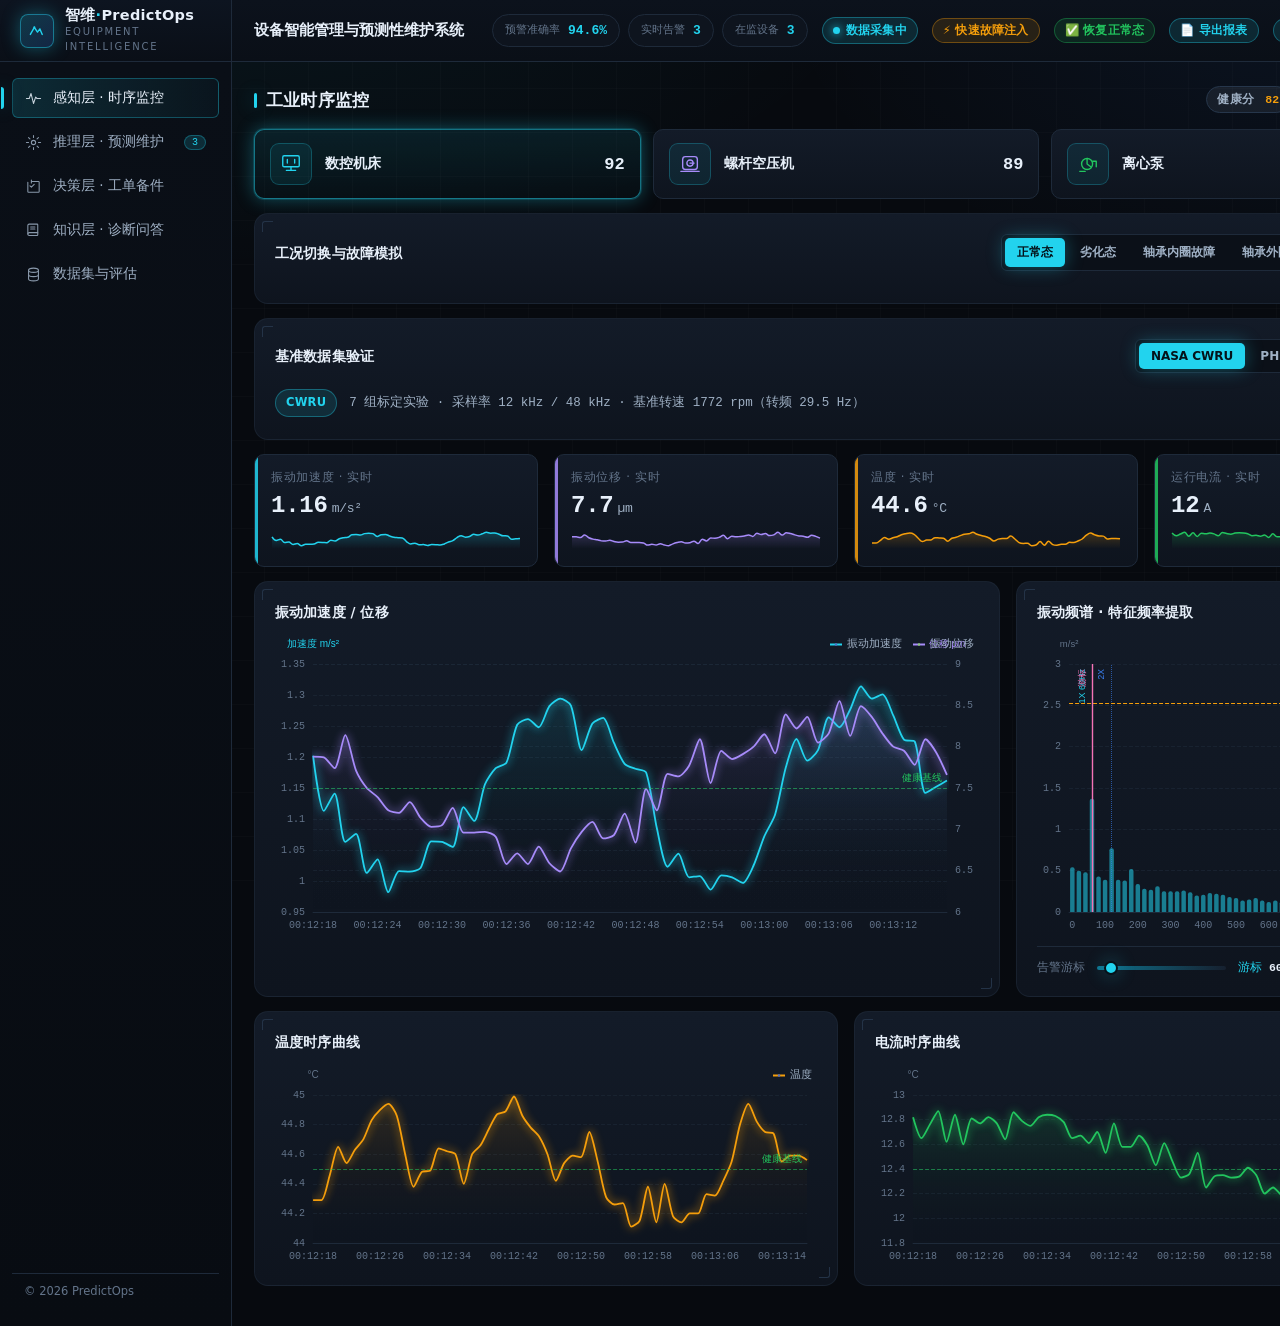
==== commit 0b194f57: "feat(ui): simplified bold redesign for predict agent; refresh article screenshots - core.css: hide m" ====
--- a/agents/predict/index.html
+++ b/agents/predict/index.html
@@ -4,7 +4,7 @@
 <meta charset="UTF-8" />
 <meta name="viewport" content="width=device-width, initial-scale=1.0" />
 <title>智维 PredictOps · 工业设备智能健康管理与预测性维护平台</title>
-<meta name="description" content="面向制造业关键设备的智能管理与预测性维护系统，提供设备时序监控、预测维护、工单流转与智能诊断。" />
+<meta name="description" content="面向制造业关键设备的智能管理与预测性维护系统，覆盖感知层、推理层、决策层与知识层。" />
 <link rel="icon" href="data:image/svg+xml,%3Csvg xmlns='http://www.w3.org/2000/svg' viewBox='0 0 32 32'%3E%3Crect width='32' height='32' rx='7' fill='%230b1018'/%3E%3Cpath d='M8 20l6-9 4 6 3-4 3 7' stroke='%2322d3ee' stroke-width='2.2' fill='none' stroke-linecap='round' stroke-linejoin='round'/%3E%3C/svg%3E" />
 <link rel="stylesheet" href="assets/core.css" />
 </head>
@@ -26,51 +26,48 @@
 
   <!-- ================= 顶栏 ================= -->
   <header class="topbar">
-    <div class="topbar-title">设备智能管理与预测性维护系统</div>
+    <div class="topbar-title">
+      设备智能管理与预测性维护系统
+    </div>
     <div class="topbar-spacer"></div>
     <div class="kpi-strip">
       <div class="kpi-chip"><em>预警准确率</em><b id="kpi-accuracy">94.6%</b></div>
-      <div class="kpi-chip"><em>误报率</em><b id="kpi-false">2.8%</b></div>
       <div class="kpi-chip"><em>实时告警</em><b id="kpi-alerts">0</b></div>
       <div class="kpi-chip"><em>在监设备</em><b id="kpi-devices">3</b></div>
     </div>
-    <div class="topbar-actions" style="display:flex;align-items:center;gap:8px">
-      <button class="btn btn-sm" id="btn-quick-fault" style="border-color:rgba(239,68,68,0.4);color:var(--red);background:rgba(239,68,68,0.12)" title="快速注入轴承内圈故障并联动告警与自动工单">
-        <svg viewBox="0 0 24 24" width="12" height="12" fill="none" stroke="currentColor" stroke-width="2.2" stroke-linecap="round"><path d="M13 2L3 14h9l-1 8 10-12h-9l1-8z"/></svg>
-        注入故障
-      </button>
-      <button class="btn btn-sm" id="btn-quick-normal" style="border-color:rgba(34,197,94,0.4);color:var(--green);background:rgba(34,197,94,0.12)" title="恢复正常运行态">
-        <svg viewBox="0 0 24 24" width="12" height="12" fill="none" stroke="currentColor" stroke-width="2.2" stroke-linecap="round"><path d="M23 4v6h-6M1 20v-6h6M3.51 9a9 9 0 0114.85-3.36L23 10M1 14l4.64 4.36A9 9 0 0020.49 15"/></svg>
-        正常态
-      </button>
-      <button class="btn btn-sm btn-primary" id="btn-topbar-export" title="导出诊断分析与工单报表">
-        <svg viewBox="0 0 24 24" width="12" height="12" fill="none" stroke="currentColor" stroke-width="2.2" stroke-linecap="round"><path d="M21 15v4a2 2 0 01-2 2H5a2 2 0 01-2-2v-4M7 10l5 5 5-5M12 15V3"/></svg>
-        导出报表
-      </button>
-      <button class="btn btn-sm" id="btn-fullscreen" title="全屏切换">
-        <svg viewBox="0 0 24 24" width="12" height="12" fill="none" stroke="currentColor" stroke-width="2" stroke-linecap="round"><path d="M8 3H5a2 2 0 00-2 2v3m18 0V5a2 2 0 00-2-2h-3m0 18h3a2 2 0 002-2v-3M3 16v3a2 2 0 002 2h3"/></svg>
-      </button>
-    </div>
     <span class="pill pill-info"><span class="dot pulse"></span>数据采集中</span>
+    <button class="pill pill-warn" id="btn-quick-fault" title="一键注入轴承内圈故障并触发预警与工单">
+      ⚡ 快速故障注入
+    </button>
+    <button class="pill pill-ok" id="btn-quick-normal" title="恢复正常态健康基线">
+      ✅ 恢复正常态
+    </button>
+    <button class="pill pill-info" id="btn-topbar-export" title="导出维护分析报表">
+      📄 导出报表
+    </button>
+    <button class="pill pill-info" id="btn-fullscreen" title="全屏演示模式">
+      🖥 全屏演示
+    </button>
+
     <span class="mono" id="clock" style="color:var(--txt-1);font-size:12.5px;min-width:64px;text-align:right">--:--:--</span>
   </header>
 
   <!-- ================= 侧边导航 ================= -->
   <aside class="sidebar">
-    <div class="nav-label">功能模块</div>
+    <div class="nav-label">系统层级</div>
 
     <button class="nav-item active" data-view="perception">
       <svg viewBox="0 0 24 24" fill="none" stroke="currentColor" stroke-width="1.5" stroke-linecap="round" stroke-linejoin="round">
         <path d="M2 12h4l2.5-7 3.5 14 3-9 2 2h5" />
       </svg>
-      时序监控
+      感知层 · 时序监控
     </button>
 
     <button class="nav-item" data-view="inference">
       <svg viewBox="0 0 24 24" fill="none" stroke="currentColor" stroke-width="1.5" stroke-linecap="round" stroke-linejoin="round">
         <circle cx="12" cy="12" r="3" /><path d="M12 2v3M12 19v3M2 12h3M19 12h3M5 5l2 2M17 17l2 2M19 5l-2 2M7 17l-2 2" />
       </svg>
-      预测维护
+      推理层 · 预测维护
       <span class="nav-badge" id="nav-alert-badge">0</span>
     </button>
 
@@ -78,7 +75,7 @@
       <svg viewBox="0 0 24 24" fill="none" stroke="currentColor" stroke-width="1.5" stroke-linecap="round" stroke-linejoin="round">
         <path d="M9 5h10a1 1 0 011 1v13a1 1 0 01-1 1H5a1 1 0 01-1-1V6M9 3v4M7 11l2 2 4-4" />
       </svg>
-      工单备件
+      决策层 · 工单备件
     </button>
 
     <button class="nav-item" data-view="knowledge">
@@ -86,10 +83,10 @@
         <path d="M4 5a2 2 0 012-2h11a1 1 0 011 1v14a1 1 0 01-1 1H6a2 2 0 01-2-2V5z" />
         <path d="M4 17a2 2 0 012-2h12M8 7h6M8 10h6" />
       </svg>
-      诊断问答
-    </button>
-
-    <div class="nav-label" style="margin-top:16px">数据评估</div>
+      知识层 · 诊断问答
+    </button>
+
+    <div class="nav-label" style="margin-top:16px">数据与模型</div>
 
     <button class="nav-item" data-view="dataset">
       <svg viewBox="0 0 24 24" fill="none" stroke="currentColor" stroke-width="1.5" stroke-linecap="round" stroke-linejoin="round">
@@ -109,10 +106,11 @@
   <!-- ================= 主内容区 ================= -->
   <main class="main">
 
-    <!-- ======== 时序监控 ======== -->
+    <!-- ======== 感知层 ======== -->
     <section class="view active" id="view-perception">
       <div class="section-head">
-        <h2>时序监控</h2>
+        <h2>工业时序监控</h2>
+        <p>采集振动（加速度/位移）、温度、电流信号，建立设备健康基线</p>
         <div class="spacer"></div>
         <span class="pill pill-muted">健康分 <b id="m-health" class="mono" style="margin-left:5px">--</b></span>
         <span id="state-banner" class="pill pill-ok"><span class="dot"></span>正常态</span>
@@ -123,6 +121,7 @@
       <div class="panel mt">
         <div class="panel-head">
           <h3>工况切换与故障模拟</h3>
+          <span class="sub">模拟数控机床 / 空压机 / 离心泵的轴承内圈、外圈故障等典型工况</span>
           <div class="spacer"></div>
           <div class="segmented" id="state-selector"><!-- JS 渲染 --></div>
         </div>
@@ -132,25 +131,25 @@
       <div class="panel mt" id="dataset-panel"><!-- JS 渲染：基准数据集验证 --></div>
 
       <div class="grid g-4 mt">
-        <div class="metric">
+        <div class="metric metric-compact">
           <div class="metric-label">振动加速度 · 实时</div>
           <div class="metric-value"><span id="m-acc">--</span><small>m/s²</small></div>
           <div class="spark" id="spark-acc"></div>
           <div class="spark-label"><span>近 60s</span><span>基线 ±0.2</span></div>
         </div>
-        <div class="metric is-violet">
+        <div class="metric metric-compact is-violet">
           <div class="metric-label">振动位移 · 实时</div>
           <div class="metric-value"><span id="m-disp">--</span><small>µm</small></div>
           <div class="spark" id="spark-disp"></div>
           <div class="spark-label"><span>近 60s</span><span>峰峰值监测</span></div>
         </div>
-        <div class="metric is-amber">
+        <div class="metric metric-compact is-amber">
           <div class="metric-label">温度 · 实时</div>
           <div class="metric-value"><span id="m-temp">--</span><small>°C</small></div>
           <div class="spark" id="spark-temp"></div>
           <div class="spark-label"><span>近 60s</span><span>阈值 70 / 95 °C</span></div>
         </div>
-        <div class="metric is-green">
+        <div class="metric metric-compact is-green">
           <div class="metric-label">运行电流 · 实时</div>
           <div class="metric-value"><span id="m-current">--</span><small>A</small></div>
           <div class="spark" id="spark-current"></div>
@@ -158,56 +157,44 @@
         </div>
       </div>
 
-      <div class="grid g-23 mt">
-        <div class="panel">
-          <div class="panel-head"><h3>振动时序分析</h3></div>
+      <div class="grid g-vib mt">
+        <div class="panel">
+          <div class="panel-head"><h3>振动加速度 / 位移</h3><span class="sub">双轴 · 含健康基线</span></div>
           <div class="chart chart-lg" id="chart-vib"></div>
         </div>
         <div class="panel">
-          <div class="panel-head">
-            <h3>振动频谱分析</h3>
-            <div class="spacer"></div>
-            <div class="cursor-bar" style="margin:0;padding:0;background:transparent;border:none">
-              <span class="lbl" style="font-size:11px;color:var(--txt-2)">游标</span>
-              <input type="range" id="spec-cursor" min="0" max="1000" step="20" value="60" style="width:110px" />
-              <span class="cursor-readout" id="spec-cursor-readout" style="font-size:11px;color:var(--cyan)">--</span>
-            </div>
-          </div>
+          <div class="panel-head"><h3>振动频谱 · 特征频率提取</h3><span class="sub">包络谱分析</span></div>
           <div class="chart" id="chart-spectrum" style="height:300px"></div>
+          <div class="cursor-bar">
+            <span class="lbl">告警游标</span>
+            <input type="range" id="spec-cursor" min="0" max="1000" step="20" value="60" />
+            <span class="cursor-readout" id="spec-cursor-readout">拖动游标查看频点幅值</span>
+          </div>
         </div>
       </div>
 
       <div class="grid g-2 mt">
         <div class="panel">
-          <div class="panel-head"><h3>温度时序监测</h3></div>
+          <div class="panel-head"><h3>温度时序曲线</h3><span class="sub">一阶惯性模型 · 温升趋势</span></div>
           <div class="chart chart-sm" id="chart-temp"></div>
         </div>
         <div class="panel">
-          <div class="panel-head"><h3>负载电流监测</h3></div>
+          <div class="panel-head"><h3>电流时序曲线</h3><span class="sub">负载波动监测</span></div>
           <div class="chart chart-sm" id="chart-current"></div>
         </div>
       </div>
     </section>
 
-    <!-- ======== 预测维护 ======== -->
+    <!-- ======== 推理层 ======== -->
     <section class="view" id="view-inference">
       <div class="section-head">
-        <h2>预测维护</h2>
+        <h2>预测性维护推理</h2>
+        <p>故障早期预警 · 健康指数量化 · 剩余寿命（RUL）推演</p>
         <div class="spacer"></div>
         <span id="infer-state-badge" class="pill pill-ok"><span class="dot pulse"></span>--</span>
       </div>
 
-      <div class="grid g-4">
-        <div class="metric is-green">
-          <div class="metric-label">预警准确率</div>
-          <div class="metric-value"><span id="i-accuracy">94.6</span><small>%</small></div>
-          <div class="metric-foot"><span class="up">达标 &gt; 92%</span></div>
-        </div>
-        <div class="metric">
-          <div class="metric-label">误报率</div>
-          <div class="metric-value"><span id="i-false">2.8</span><small>%</small></div>
-          <div class="metric-foot"><span class="up">优于 &lt; 5% 要求</span></div>
-        </div>
+      <div class="grid g-3">
         <div class="metric is-amber">
           <div class="metric-label">最近预警提前量</div>
           <div class="metric-value"><span id="i-lead">--</span><small>h</small></div>
@@ -216,11 +203,14 @@
         <div class="metric is-violet">
           <div class="metric-label">最近预警置信度</div>
           <div class="metric-value"><span id="i-conf">--</span><small>%</small></div>
-          <div class="metric-foot">RUL 预测 <b id="i-rul">--</b></div>
-        </div>
-      </div>
-
-      <div class="grid g-3 mt">
+        </div>
+        <div class="metric is-cyan">
+          <div class="metric-label">RUL 剩余寿命预测</div>
+          <div class="metric-value" id="i-rul">--</div>
+        </div>
+      </div>
+
+      <div class="grid g-gauge mt">
         <div class="panel">
           <div class="panel-head">
             <h3>健康指数</h3>
@@ -230,22 +220,23 @@
               查看评分依据
             </button>
           </div>
-          <div class="chart chart-sm" id="chart-gauge"></div>
+          <div class="chart chart-gauge" id="chart-gauge"></div>
           <div class="note" id="infer-feature">频谱无异常特征频率，各维度指标正常</div>
         </div>
         <div class="panel">
-          <div class="panel-head"><h3>健康五维评估</h3></div>
-          <div class="chart chart-sm" id="chart-radar"></div>
+          <div class="panel-head"><h3>健康五维雷达</h3></div>
+          <div class="chart chart-gauge" id="chart-radar"></div>
         </div>
         <div class="panel">
           <div class="panel-head"><h3>劣化趋势推演</h3></div>
-          <div class="chart chart-sm" id="chart-degrade"></div>
+          <div class="chart chart-gauge" id="chart-degrade"></div>
         </div>
       </div>
 
       <div class="panel mt">
         <div class="panel-head">
           <h3>剩余使用寿命（RUL）预测</h3>
+          <span class="sub">历史健康分 + 劣化趋势外推，含置信区间与停机阈值</span>
           <div class="spacer"></div>
           <span class="pill pill-ok" id="rul-badge">RUL --</span>
         </div>
@@ -254,11 +245,11 @@
 
       <div class="grid g-32 mt">
         <div class="panel">
-          <div class="panel-head"><h3>设备健康台账</h3></div>
+          <div class="panel-head"><h3>设备健康台账</h3><span class="sub">实时评分与检修建议</span></div>
           <div class="table-wrap" id="health-table"></div>
         </div>
         <div class="panel">
-          <div class="panel-head"><h3>预警事件流</h3></div>
+          <div class="panel-head"><h3>最近预警事件流</h3><span class="sub">时间 · 设备 · 故障类型 · 提前时长 · 置信度</span></div>
           <div id="alert-list" class="alert-stream">
             <div class="empty">暂无预警</div>
           </div>
@@ -266,10 +257,11 @@
       </div>
     </section>
 
-    <!-- ======== 工单备件 ======== -->
+    <!-- ======== 决策层 ======== -->
     <section class="view" id="view-decision">
       <div class="section-head">
-        <h2>工单备件</h2>
+        <h2>智能工单与备件流转</h2>
+        <p>异常自动触发检修工单，联动备件库存与供应链，支持处置闭环</p>
         <div class="spacer"></div>
         <button class="btn btn-sm" id="btn-refresh">
           <svg viewBox="0 0 24 24" fill="none" stroke="currentColor" stroke-width="1.6" stroke-linecap="round"><path d="M20 11a8 8 0 10-2 5M20 5v6h-6"/></svg>
@@ -277,7 +269,7 @@
         </button>
         <button class="btn btn-sm" id="btn-export">
           <svg viewBox="0 0 24 24" fill="none" stroke="currentColor" stroke-width="1.6" stroke-linecap="round" stroke-linejoin="round"><path d="M12 3v12M7 10l5 5 5-5M5 21h14"/></svg>
-          导出报表
+          导出维护分析报表
         </button>
         <button class="btn btn-sm btn-primary" id="btn-demo-wo">
           <svg viewBox="0 0 24 24" fill="none" stroke="currentColor" stroke-width="1.6" stroke-linecap="round"><path d="M12 5v14M5 12h14"/></svg>
@@ -308,27 +300,25 @@
         </div>
       </div>
 
-      <div class="grid g-32 mt">
+      <div class="grid g-wo mt">
         <div class="panel">
           <div class="panel-head"><h3>智能检修工单</h3></div>
           <div class="wo-list" id="wo-list"><div class="empty">暂无工单</div></div>
         </div>
-        <div class="grid" style="grid-template-columns:1fr;gap:14px;align-content:start">
-          <div class="panel">
-            <div class="panel-head"><h3>工单状态分布</h3></div>
-            <div class="chart chart-sm" id="chart-wopie"></div>
-          </div>
-          <div class="panel">
-            <div class="panel-head"><h3>备件库存水位</h3><span class="sub">红=告急 黄=偏低 绿=充足</span></div>
-            <div class="chart chart-sm" id="chart-parts"></div>
-          </div>
-        </div>
-      </div>
-
-      <div class="grid g-32 mt">
-        <div class="panel">
-          <div class="panel-head"><h3>备件库存明细</h3></div>
-          <div class="table-wrap" id="parts-table" style="max-height:360px;overflow-y:auto"></div>
+        <div class="panel">
+          <div class="panel-head"><h3>备件库存</h3></div>
+          <div class="table-wrap" id="parts-table" style="max-height:440px;overflow-y:auto"></div>
+        </div>
+      </div>
+
+      <div class="grid g-3 mt">
+        <div class="panel">
+          <div class="panel-head"><h3>工单状态分布</h3></div>
+          <div class="chart chart-sm" id="chart-wopie"></div>
+        </div>
+        <div class="panel">
+          <div class="panel-head"><h3>备件库存水位</h3></div>
+          <div class="chart chart-sm" id="chart-parts"></div>
         </div>
         <div class="panel">
           <div class="panel-head"><h3>供应链预警</h3></div>
@@ -337,13 +327,14 @@
       </div>
     </section>
 
-    <!-- ======== 诊断问答 ======== -->
+    <!-- ======== 知识层 ======== -->
     <section class="view" id="view-knowledge">
       <div class="section-head">
-        <h2>诊断问答</h2>
-      </div>
-
-      <div class="grid g-23">
+        <h2>设备维修知识库与智能问答</h2>
+        <p>内置典型故障排查知识，支持自然语言结构化诊断</p>
+      </div>
+
+      <div class="grid g-kb">
         <div class="panel">
           <div class="panel-head"><h3>知识库检索</h3></div>
           <div class="kb-tags mb" id="kb-tags"></div>
@@ -353,6 +344,7 @@
         <div class="panel">
           <div class="panel-head">
             <h3>智能诊断问答</h3>
+            <span class="sub">自然语言 · 结构化诊断方案</span>
             <div class="spacer"></div>
             <span class="pill pill-info"><span class="dot pulse"></span>在线</span>
           </div>
@@ -398,7 +390,8 @@
     <!-- ======== 数据集与评估 ======== -->
     <section class="view" id="view-dataset">
       <div class="section-head">
-        <h2>数据集与评估</h2>
+        <h2>数据集与模型评估</h2>
+        <p>样本规模佐证 · 混淆矩阵 · 分类指标 · 预警提前时间分布</p>
       </div>
       <div id="eval-root"><!-- 由 eval.js 渲染 --></div>
     </section>
--- a/agents/predict/assets/core.css
+++ b/agents/predict/assets/core.css
@@ -193,7 +193,7 @@
 @keyframes fade { from { opacity: 0; transform: translateY(8px); } to { opacity: 1; transform: none; } }
 
 .section-head {
-  display: flex; align-items: center; gap: 14px;
+  display: flex; align-items: flex-end; gap: 14px;
   margin: 4px 0 16px;
 }
 .section-head h2 { font-size: 17px; font-weight: 700; letter-spacing: 0.01em; }
@@ -753,3 +753,73 @@
 .portal-go:hover { filter: brightness(1.08); }
 @media (max-width: 1180px) { .portal-grid { grid-template-columns: repeat(2, minmax(0,1fr)); } }
 @media (max-width: 820px) { .portal-grid { grid-template-columns: 1fr; } }
+
+/* ================= 简洁大气重构（predict） ================= */
+/* 一、全局减字 */
+.metric-foot { display: none !important; }
+.section-head p { display: none; }
+.panel-head .sub { display: none; }
+.view .note { display: none; }
+#view-dataset .note { display: block; }
+.nav-label { display: none; }
+.sidebar-foot { font-size: 0; line-height: 1; padding-top: 12px; }
+.sidebar-foot > span { font-size: 11.5px; }
+.spark-label { display: none; }
+.kb-item .d { display: none; }
+.alert-row .ar-id { display: none; }
+.alert-row .note { display: none; }
+
+/* 顶栏单行，不换行 */
+.topbar { flex-wrap: nowrap; }
+.topbar-title { white-space: nowrap; }
+.kpi-chip { white-space: nowrap; }
+.kpi-chip em { font-size: 11px; }
+.topbar .pill { white-space: nowrap; }
+.topbar .kpi-strip { gap: 8px; }
+
+/* 二、大数字化与留白 */
+.metric { padding: 18px 20px; }
+.metric-value { font-size: 36px; }
+.metric-label { font-size: 11.5px; letter-spacing: 0.06em; }
+.grid { gap: 16px; }
+.panel { padding: 20px; border-radius: 14px; border-color: rgba(30, 42, 58, 0.6); }
+table.data { font-size: 12.5px; }
+table.data td { padding: 12px 11px; }
+table.data th { padding: 11px 11px; }
+
+/* 三、各模块特点强化 */
+.metric-compact { padding: 14px 16px; }
+.metric-compact .metric-value { font-size: 24px; }
+.metric-compact .spark { height: 26px; margin-top: 8px; }
+.g-vib { grid-template-columns: 1.9fr 1fr; }
+.g-gauge { grid-template-columns: 1.4fr 1fr 1fr; }
+.chart-gauge { height: 320px; }
+.g-wo { grid-template-columns: 1.45fr 1fr; }
+.g-kb { grid-template-columns: 0.82fr 2fr; }
+
+.wo-card { border-left-width: 5px; padding: 16px 18px; }
+.wo-card .wo-title { font-size: 15px; font-weight: 700; }
+.wo-card .wo-id { font-size: 12.5px; }
+.wo-list { gap: 14px; }
+.wo-actions .btn { padding: 9px 16px; font-size: 13px; }
+
+.chat { height: auto; min-height: 360px; }
+.chat-log { min-height: 300px; }
+.quick-ask button { font-size: 13px; padding: 9px 16px; }
+.kb-item { padding: 11px 13px; }
+
+.ds-summary { display: flex; align-items: center; gap: 12px; flex-wrap: wrap; padding: 4px 0 2px; }
+.ds-summary-text { font-size: 12.5px; color: var(--txt-1); font-family: var(--mono); }
+
+@media (max-width: 1180px) {
+  .g-vib, .g-gauge, .g-wo, .g-kb { grid-template-columns: 1fr; }
+}
+.ds-formula { font-size: 11.5px; color: var(--txt-2); line-height: 1.7; }
+
+/* 减字补充（提高优先级覆盖既有更具体选择器） */
+.metric .spark-label { display: none; }
+.device-meta .code { display: none; }
+.device-state .lbl { display: none; }
+.kb-item .t { font-size: 14px; }
+#supply-chain .tl-time { display: none; }
+#supply-chain .tl-sub { display: none; }
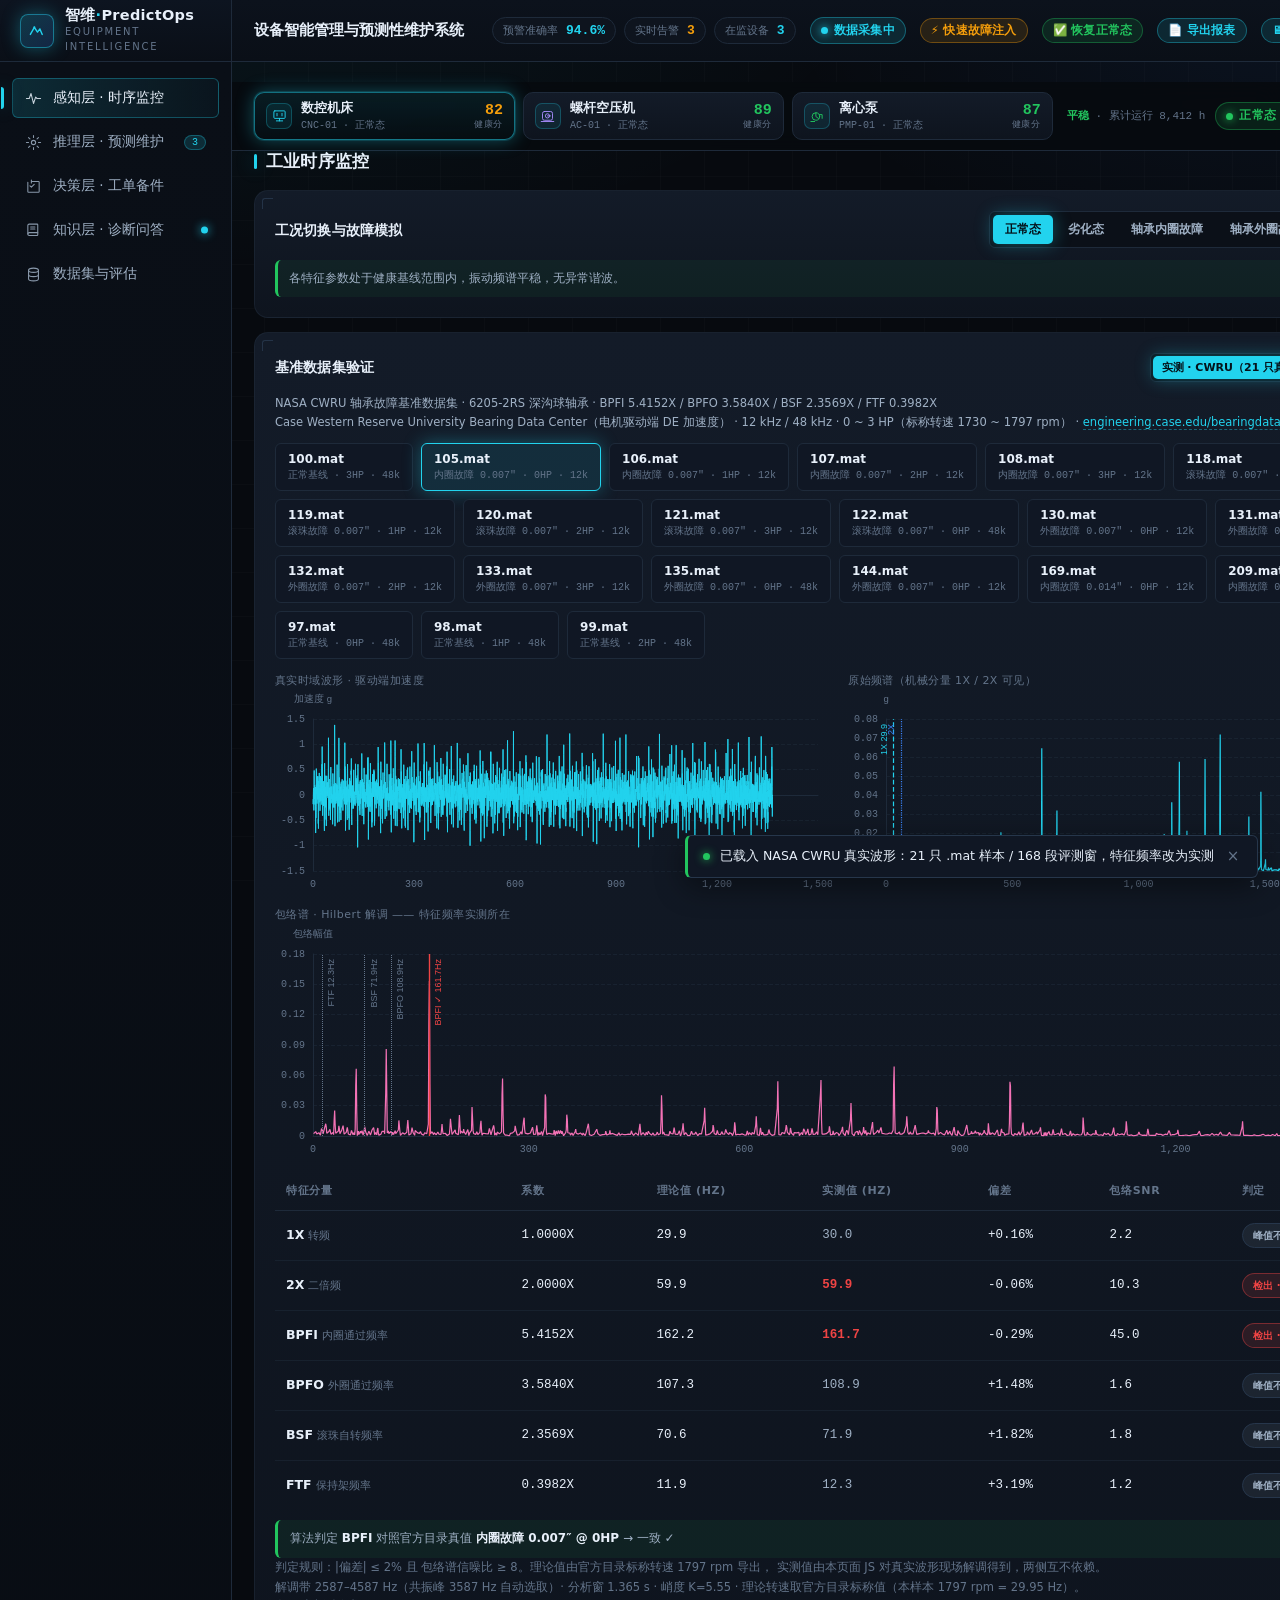
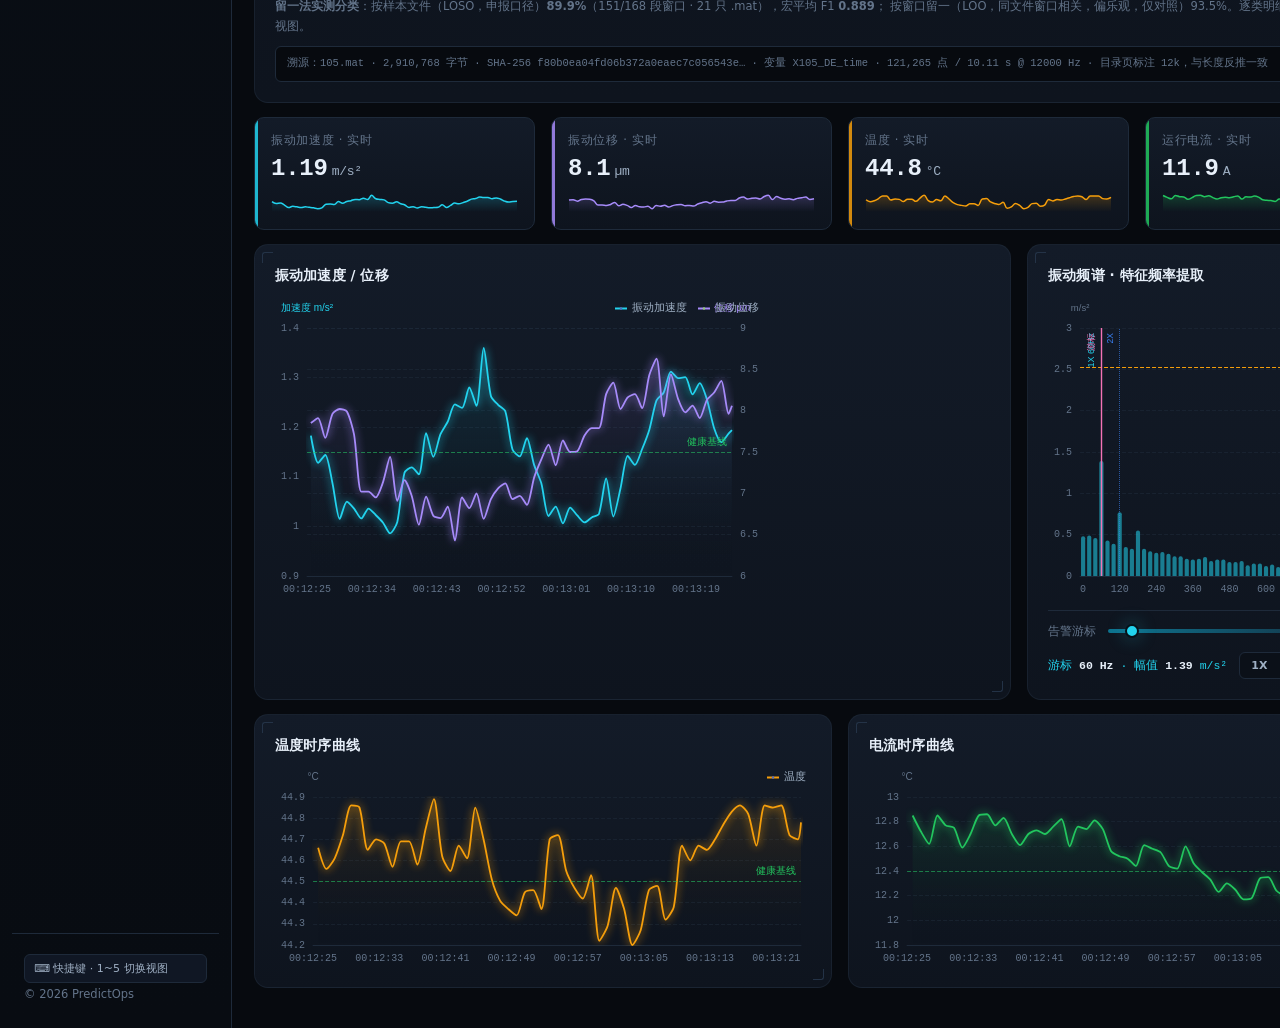
==== commit 7a4c044b: "feat(data): 接入 NASA CWRU 真实波形并重做交互体验 真实数据（此前无一处真实测量） - tools/ 新增构建期管线：fetch-cwru.sh 下载并校验 SHA-256、ma" ====
--- a/agents/predict/index.html
+++ b/agents/predict/index.html
@@ -31,15 +31,15 @@
     </div>
     <div class="topbar-spacer"></div>
     <div class="kpi-strip">
-      <div class="kpi-chip"><em>预警准确率</em><b id="kpi-accuracy">94.6%</b></div>
-      <div class="kpi-chip"><em>实时告警</em><b id="kpi-alerts">0</b></div>
-      <div class="kpi-chip"><em>在监设备</em><b id="kpi-devices">3</b></div>
-    </div>
-    <span class="pill pill-info"><span class="dot pulse"></span>数据采集中</span>
-    <button class="pill pill-warn" id="btn-quick-fault" title="一键注入轴承内圈故障并触发预警与工单">
+      <button class="kpi-chip" data-goto="dataset" title="查看模型评估依据"><em>预警准确率</em><b id="kpi-accuracy">94.6%</b></button>
+      <button class="kpi-chip" data-goto="inference" title="查看最近预警事件流"><em>实时告警</em><b id="kpi-alerts">0</b></button>
+      <button class="kpi-chip" data-goto="perception" title="查看在监设备"><em>在监设备</em><b id="kpi-devices">3</b></button>
+    </div>
+    <span class="pill pill-info" id="live-badge"><span class="dot pulse"></span>数据采集中</span>
+    <button class="pill pill-warn" id="btn-quick-fault" title="一键注入轴承内圈故障并触发预警与工单（快捷键 F）">
       ⚡ 快速故障注入
     </button>
-    <button class="pill pill-ok" id="btn-quick-normal" title="恢复正常态健康基线">
+    <button class="pill pill-ok" id="btn-quick-normal" title="恢复正常态健康基线（快捷键 N）">
       ✅ 恢复正常态
     </button>
     <button class="pill pill-info" id="btn-topbar-export" title="导出维护分析报表">
@@ -53,10 +53,10 @@
   </header>
 
   <!-- ================= 侧边导航 ================= -->
-  <aside class="sidebar">
+  <aside class="sidebar" aria-label="系统导航">
     <div class="nav-label">系统层级</div>
 
-    <button class="nav-item active" data-view="perception">
+    <button class="nav-item active" data-view="perception" aria-current="page">
       <svg viewBox="0 0 24 24" fill="none" stroke="currentColor" stroke-width="1.5" stroke-linecap="round" stroke-linejoin="round">
         <path d="M2 12h4l2.5-7 3.5 14 3-9 2 2h5" />
       </svg>
@@ -99,12 +99,26 @@
       系统版本 <b>v1.0.0</b><br />
       采样频率 <b>1 Hz</b> · 窗口 <b>60s</b><br />
       推理引擎 <b>Edge-AI</b><br />
+      <button class="kbd-hint" id="btn-shortcuts" title="查看键盘快捷键（? ）">⌨ 快捷键 · 1~5 切换视图</button><br />
       <span style="color:var(--txt-2)">© 2026 PredictOps</span>
     </div>
   </aside>
 
   <!-- ================= 主内容区 ================= -->
   <main class="main">
+
+    <!-- ======== 全局设备上下文条（跨视图可见） ======== -->
+    <div class="context-bar" id="context-bar">
+      <div class="device-strip" id="device-strip" role="group" aria-label="选择监控设备"><!-- JS 渲染 --></div>
+      <div class="ctx-right">
+        <span class="ctx-trend mono" id="m-trend">趋势：--</span>
+        <span id="state-banner" class="pill pill-ok"><span class="dot"></span>正常态</span>
+        <button class="btn btn-sm" id="btn-pause" aria-pressed="false" title="暂停 / 继续实时数据流（快捷键 空格）">
+          <svg viewBox="0 0 24 24" fill="none" stroke="currentColor" stroke-width="1.8" stroke-linecap="round"><path d="M9 6v12M15 6v12"/></svg>
+          <span id="pause-label">暂停</span>
+        </button>
+      </div>
+    </div>
 
     <!-- ======== 感知层 ======== -->
     <section class="view active" id="view-perception">
@@ -113,12 +127,9 @@
         <p>采集振动（加速度/位移）、温度、电流信号，建立设备健康基线</p>
         <div class="spacer"></div>
         <span class="pill pill-muted">健康分 <b id="m-health" class="mono" style="margin-left:5px">--</b></span>
-        <span id="state-banner" class="pill pill-ok"><span class="dot"></span>正常态</span>
-      </div>
-
-      <div class="device-strip" id="device-strip"><!-- JS 渲染 --></div>
-
-      <div class="panel mt">
+      </div>
+
+      <div class="panel">
         <div class="panel-head">
           <h3>工况切换与故障模拟</h3>
           <span class="sub">模拟数控机床 / 空压机 / 离心泵的轴承内圈、外圈故障等典型工况</span>
@@ -153,7 +164,7 @@
           <div class="metric-label">运行电流 · 实时</div>
           <div class="metric-value"><span id="m-current">--</span><small>A</small></div>
           <div class="spark" id="spark-current"></div>
-          <div class="spark-label"><span>近 60s</span><span id="m-trend">趋势：平稳</span></div>
+          <div class="spark-label"><span>近 60s</span><span>负载波动监测</span></div>
         </div>
       </div>
 
@@ -167,8 +178,9 @@
           <div class="chart" id="chart-spectrum" style="height:300px"></div>
           <div class="cursor-bar">
             <span class="lbl">告警游标</span>
-            <input type="range" id="spec-cursor" min="0" max="1000" step="20" value="60" />
+            <input type="range" id="spec-cursor" min="0" max="1000" step="20" value="60" aria-label="频谱游标频率（Hz）" />
             <span class="cursor-readout" id="spec-cursor-readout">拖动游标查看频点幅值</span>
+            <div class="segmented segmented-xs" id="spec-snap" role="group" aria-label="游标快速定位"></div>
           </div>
         </div>
       </div>
@@ -302,7 +314,11 @@
 
       <div class="grid g-wo mt">
         <div class="panel">
-          <div class="panel-head"><h3>智能检修工单</h3></div>
+          <div class="panel-head">
+            <h3>智能检修工单</h3>
+            <div class="spacer"></div>
+            <div class="segmented segmented-xs" id="wo-filter" role="group" aria-label="工单状态筛选"></div>
+          </div>
           <div class="wo-list" id="wo-list"><div class="empty">暂无工单</div></div>
         </div>
         <div class="panel">
@@ -347,6 +363,10 @@
             <span class="sub">自然语言 · 结构化诊断方案</span>
             <div class="spacer"></div>
             <span class="pill pill-info"><span class="dot pulse"></span>在线</span>
+            <button class="btn btn-sm btn-ghost" id="btn-chat-clear" title="清空对话记录">
+              <svg viewBox="0 0 24 24" fill="none" stroke="currentColor" stroke-width="1.6" stroke-linecap="round" stroke-linejoin="round"><path d="M3 6h18M8 6V4h8v2M6 6l1 14h10l1-14M10 11v6M14 11v6"/></svg>
+              清空
+            </button>
           </div>
           <div class="quick-ask mb">
             <button data-ask="轴承温度过高排查SOP">
@@ -374,9 +394,10 @@
             <button data-ask="当前预警准确率和误报率多少？">预警指标</button>
           </div>
           <div class="chat">
-            <div class="chat-log" id="chat-log"></div>
+            <div class="chat-log" id="chat-log" aria-live="polite"></div>
             <form class="chat-input" id="chat-form" autocomplete="off">
-              <input id="chat-input" type="text" placeholder="输入设备故障问题，如：数控机床主轴振动异常如何处理？" />
+              <label class="sr-only" for="chat-input">输入设备故障问题</label>
+              <input id="chat-input" type="text" placeholder="输入设备故障问题，如：数控机床主轴振动异常如何处理？（/ 快速聚焦）" />
               <button class="btn btn-primary" type="submit">
                 <svg viewBox="0 0 24 24" fill="none" stroke="currentColor" stroke-width="1.7" stroke-linecap="round" stroke-linejoin="round"><path d="M22 2L11 13M22 2l-7 20-4-9-9-4 20-7z"/></svg>
                 发送
@@ -401,24 +422,24 @@
 
 <!-- ================= 抽屉 ================= -->
 <div class="drawer-mask" id="drawer-mask"></div>
-<aside class="drawer" id="drawer">
+<aside class="drawer" id="drawer" role="dialog" aria-modal="true" aria-labelledby="drawer-title">
   <div class="drawer-head">
     <h3 id="drawer-title">工单详情</h3>
-    <button class="drawer-close" id="drawer-close">
+    <button class="drawer-close" id="drawer-close" aria-label="关闭详情面板">
       <svg viewBox="0 0 24 24" width="15" height="15" fill="none" stroke="currentColor" stroke-width="2" stroke-linecap="round"><path d="M6 6l12 12M18 6L6 18"/></svg>
     </button>
   </div>
   <div class="drawer-body" id="drawer-body"></div>
 </aside>
 
-<div class="toast-wrap" id="toast-wrap"></div>
+<div class="toast-wrap" id="toast-wrap" role="status" aria-live="polite" aria-label="系统通知"></div>
 
 <!-- ================= 通用模态框 ================= -->
 <div class="modal-mask" id="modal-mask"></div>
-<div class="modal" id="modal">
+<div class="modal" id="modal" role="dialog" aria-modal="true" aria-labelledby="modal-title">
   <div class="modal-head">
     <h3 id="modal-title"></h3>
-    <button class="drawer-close" id="modal-close">
+    <button class="drawer-close" id="modal-close" aria-label="关闭弹窗">
       <svg viewBox="0 0 24 24" width="15" height="15" fill="none" stroke="currentColor" stroke-width="2" stroke-linecap="round"><path d="M6 6l12 12M18 6L6 18"/></svg>
     </button>
   </div>
@@ -427,7 +448,9 @@
 
 <script src="assets/echarts.min.js"></script>
 <script src="assets/data.js"></script>
+<script src="assets/dsp.js"></script>
 <script src="assets/dataset.js"></script>
+<script src="assets/cwru.js"></script>
 <script src="assets/knowledge.js"></script>
 <script src="assets/charts.js"></script>
 <script src="assets/eval.js"></script>
--- a/agents/predict/assets/core.css
+++ b/agents/predict/assets/core.css
@@ -755,19 +755,22 @@
 @media (max-width: 820px) { .portal-grid { grid-template-columns: 1fr; } }
 
 /* ================= 简洁大气重构（predict） ================= */
-/* 一、全局减字 */
-.metric-foot { display: none !important; }
+/* 一、全局减字：仅折叠静态装饰文案，交互反馈类文本见下方 ID 级例外 */
+.metric-foot { display: none; }
+/* 预警来源标识不可折叠：否则「最近预警」两张卡会被误读为当前设备数据 */
+#i-alert-src { display: flex; }
 .section-head p { display: none; }
 .panel-head .sub { display: none; }
 .view .note { display: none; }
 #view-dataset .note { display: block; }
+/* 工况切换说明 / 频谱特征结论是点击后的即时反馈，必须可见 */
+#state-desc, #infer-feature { display: block; }
 .nav-label { display: none; }
 .sidebar-foot { font-size: 0; line-height: 1; padding-top: 12px; }
 .sidebar-foot > span { font-size: 11.5px; }
 .spark-label { display: none; }
 .kb-item .d { display: none; }
 .alert-row .ar-id { display: none; }
-.alert-row .note { display: none; }
 
 /* 顶栏单行，不换行 */
 .topbar { flex-wrap: nowrap; }
@@ -818,8 +821,220 @@
 
 /* 减字补充（提高优先级覆盖既有更具体选择器） */
 .metric .spark-label { display: none; }
-.device-meta .code { display: none; }
-.device-state .lbl { display: none; }
 .kb-item .t { font-size: 14px; }
 #supply-chain .tl-time { display: none; }
-#supply-chain .tl-sub { display: none; }
+#supply-chain { max-height: 300px; overflow-y: auto; }
+
+/* ================= 交互体验优化层 ================= */
+
+/* ---- 无障碍基础设施 ---- */
+.sr-only {
+  position: absolute; width: 1px; height: 1px; padding: 0; margin: -1px;
+  overflow: hidden; clip: rect(0 0 0 0); white-space: nowrap; border: 0;
+}
+:focus-visible {
+  outline: 2px solid var(--cyan);
+  outline-offset: 2px;
+  border-radius: 4px;
+}
+table.data tr:focus-visible, .alert-row:focus-visible, .kb-item:focus-visible { outline-offset: -2px; }
+
+/* ---- 全局设备上下文条（跨视图常驻） ---- */
+.context-bar {
+  position: sticky; top: 0; z-index: 30;
+  display: flex; align-items: center; gap: 14px;
+  margin: -20px -22px 16px; padding: 10px 22px;
+  background: rgba(7, 10, 15, 0.9);
+  backdrop-filter: blur(10px);
+  border-bottom: 1px solid var(--line);
+}
+.context-bar[hidden] { display: none; }
+.context-bar .device-strip { display: flex; gap: 8px; flex: 1; min-width: 0; }
+.context-bar .device-card {
+  flex: 1 1 0; min-width: 0; gap: 9px;
+  padding: 7px 11px; border-radius: 10px;
+}
+.context-bar .device-icon { width: 26px; height: 26px; border-radius: 7px; }
+.context-bar .device-icon svg { width: 15px; height: 15px; }
+.context-bar .device-meta .name { font-size: 12.5px; white-space: nowrap; overflow: hidden; text-overflow: ellipsis; display: block; }
+.context-bar .device-meta .code {
+  font-size: 10px; margin-top: 1px; white-space: nowrap; overflow: hidden; text-overflow: ellipsis; display: block;
+}
+.context-bar .device-state .hi { font-size: 15px; }
+.context-bar .device-state .lbl { font-size: 8.5px; letter-spacing: 0.08em; display: block; }
+.device-card.lv-1 { border-color: rgba(245, 158, 11, 0.42); }
+.device-card.lv-2 { border-color: rgba(239, 68, 68, 0.5); }
+.device-card.lv-2 .device-icon { border-color: rgba(239, 68, 68, 0.4); background: rgba(239, 68, 68, 0.08); }
+.ctx-right { display: flex; align-items: center; gap: 10px; flex: none; }
+.ctx-trend { font-size: 11px; color: var(--txt-2); white-space: nowrap; }
+.ctx-trend b { font-family: var(--mono); }
+body.is-paused .pulse { animation: none; opacity: 0.55; }
+#btn-pause[aria-pressed="true"] { border-color: var(--amber); color: var(--amber); background: rgba(245, 158, 11, 0.1); }
+
+/* ---- 即时反馈文本 ---- */
+#state-desc, #infer-feature {
+  margin-top: 4px; padding: 8px 11px; border-radius: var(--radius-sm);
+  border-left: 3px solid var(--green); background: rgba(34, 197, 94, 0.06);
+  font-size: 12px; color: var(--txt-1);
+  transition: border-color 0.25s ease, background 0.25s ease;
+}
+#state-desc.lv-1, #infer-feature.lv-1 { border-left-color: var(--amber); background: rgba(245, 158, 11, 0.07); }
+#state-desc.lv-2, #infer-feature.lv-2 { border-left-color: var(--red); background: rgba(239, 68, 68, 0.07); }
+
+/* ---- 顶栏 KPI 可点击跳转 ---- */
+.kpi-chip { transition: all 0.16s ease; }
+button.kpi-chip:hover { border-color: var(--cyan-dim); background: var(--bg-2); transform: translateY(-1px); }
+.kpi-chip.alert b { color: var(--amber); }
+.kpi-chip:active { transform: translateY(0); }
+
+/* ---- 导航未读 / 告警热态 ---- */
+.nav-item.has-new::after {
+  content: ""; position: absolute; right: 10px; top: 50%; transform: translateY(-50%);
+  width: 7px; height: 7px; border-radius: 50%; background: var(--cyan);
+  box-shadow: 0 0 10px var(--cyan); animation: pulse 1.6s ease-in-out infinite;
+}
+.nav-badge.hot {
+  background: rgba(239, 68, 68, 0.18); color: var(--red);
+  border-color: rgba(239, 68, 68, 0.45); animation: pulse 1.6s ease-in-out infinite;
+}
+
+/* ---- 紧凑分段控件（工单筛选 / 游标定位） ---- */
+.segmented-xs { padding: 2px; gap: 2px; }
+.segmented-xs button { padding: 4px 9px; font-size: 11px; border-radius: 5px; }
+.segmented-xs button b { font-family: var(--mono); margin-left: 4px; color: var(--cyan); font-weight: 700; }
+.segmented-xs button.active b { color: inherit; }
+.cursor-bar { flex-wrap: wrap; }
+
+/* ---- 可交互行 / 卡片 ---- */
+table.data tr[data-focus-device] { cursor: pointer; }
+table.data tr.row-active td { background: rgba(34, 211, 238, 0.06); }
+table.data tr.row-active td:first-child { box-shadow: inset 3px 0 0 var(--cyan); }
+.alert-row { cursor: pointer; }
+.alert-row:hover { background: var(--bg-2); transform: translateX(2px); }
+.ar-note { margin-top: 8px; font-size: 11px; color: var(--txt-2); line-height: 1.6; }
+.kb-item.picked { border-color: rgba(34, 211, 238, 0.5); background: rgba(34, 211, 238, 0.06); }
+.kb-item.picked .t { color: var(--cyan); }
+
+/* ---- 工单 ---- */
+.wo-meta { font-size: 10.5px; color: var(--txt-2); font-family: var(--mono); margin-bottom: 8px; }
+.wo-meta .ok { color: var(--green); }
+.wo-card.just-updated { animation: woFlash 1.6s ease; }
+@keyframes woFlash {
+  0% { box-shadow: 0 0 0 1px rgba(34, 211, 238, 0.6), 0 0 20px rgba(34, 211, 238, 0.28); }
+  100% { box-shadow: none; }
+}
+.empty .btn { margin-top: 12px; }
+
+/* ---- 通知条 ---- */
+.toast { cursor: default; }
+.toast-msg { flex: 1; min-width: 0; }
+.toast.out { opacity: 0; transform: translateX(24px); transition: all 0.24s ease; }
+.toast-x {
+  flex: none; width: 18px; height: 18px; border-radius: 5px; color: var(--txt-2);
+  font-size: 15px; line-height: 1; display: grid; place-items: center;
+}
+.toast-x:hover { background: var(--bg-3); color: var(--txt-0); }
+.toast-act {
+  flex: none; font-size: 11.5px; font-weight: 600; color: var(--cyan);
+  padding: 3px 9px; border-radius: 5px; border: 1px solid rgba(34, 211, 238, 0.35);
+  background: rgba(34, 211, 238, 0.08);
+}
+.toast-act:hover { background: rgba(34, 211, 238, 0.18); box-shadow: var(--glow-cyan); }
+
+/* ---- 抽屉动作区 / 快捷键表 ---- */
+.drawer-actions {
+  display: flex; gap: 9px; flex-wrap: wrap; align-items: center;
+  margin-top: 18px; padding-top: 16px; border-top: 1px solid var(--line);
+}
+.kbd-table { display: flex; flex-direction: column; gap: 9px; }
+.kbd-row { display: flex; align-items: center; gap: 12px; font-size: 12.5px; color: var(--txt-1); }
+.kbd-row kbd {
+  flex: none; min-width: 62px; text-align: center;
+  font-family: var(--mono); font-size: 11.5px; color: var(--cyan);
+  background: var(--bg-0); border: 1px solid var(--line-2); border-bottom-width: 2px;
+  border-radius: 5px; padding: 3px 8px;
+}
+.kbd-hint {
+  font-size: 11px; color: var(--txt-1); font-family: inherit;
+  padding: 6px 9px; margin: 8px 0 6px; width: 100%; text-align: left;
+  background: var(--bg-2); border: 1px solid var(--line); border-radius: var(--radius-sm);
+  transition: all 0.16s ease;
+}
+.kbd-hint:hover { border-color: var(--cyan-dim); color: var(--cyan); }
+
+/* ---- 微观反馈 ---- */
+.btn:active { transform: translateY(1px); }
+.btn.spin svg { animation: spin360 0.5s ease; }
+@keyframes spin360 { from { transform: rotate(0); } to { transform: rotate(360deg); } }
+#btn-fullscreen.pill-ok { border-color: rgba(34, 197, 94, 0.45); }
+.device-card:active, .kb-item:active, .ds-sample:active { transform: translateY(1px); }
+
+/* ---- 窄屏：KPI 折叠为紧凑单行而非整块丢弃 ---- */
+@media (max-width: 1360px) {
+  .kpi-strip { display: flex; gap: 8px; }
+  .kpi-chip { padding: 5px 10px; }
+  .kpi-chip em { font-size: 10.5px; }
+}
+@media (max-width: 1180px) {
+  .kpi-strip { display: flex; gap: 6px; }
+  .kpi-chip { padding: 5px 9px; font-size: 11px; }
+  .kpi-chip b { font-size: 12px; }
+  .topbar { gap: 9px; padding: 0 14px; }
+  #btn-topbar-export, #btn-fullscreen { display: none; }
+}
+@media (max-width: 1080px) {
+  .kpi-strip { display: none; }
+}
+@media (max-width: 900px) {
+  .context-bar { flex-wrap: wrap; margin: -14px -14px 14px; padding: 9px 14px; }
+  .ctx-right { width: 100%; justify-content: space-between; }
+  .ctx-trend { display: none; }
+}
+@media (max-width: 820px) {
+  .context-bar { position: static; }
+  .context-bar .device-strip { overflow-x: auto; }
+  .context-bar .device-card { flex: 0 0 auto; }
+}
+
+/* ---- 真实数据面板 ---- */
+.ds-source { font-size: 11.5px; color: var(--txt-1); line-height: 1.7; margin-bottom: 10px; }
+.ds-source a { color: var(--cyan); text-decoration: none; border-bottom: 1px dashed rgba(34, 211, 238, 0.4); }
+.ds-source a:hover { border-bottom-color: var(--cyan); }
+.ds-flag {
+  margin-top: 10px; padding: 9px 12px; border-radius: var(--radius-sm);
+  font-size: 12px; line-height: 1.65; border-left: 3px solid var(--cyan);
+  background: rgba(34, 211, 238, 0.06); color: var(--txt-1);
+}
+.ds-flag b { color: var(--txt-0); }
+.ds-flag.ok-flag { border-left-color: var(--green); background: rgba(34, 197, 94, 0.07); }
+.ds-flag.warn-flag { border-left-color: var(--amber); background: rgba(245, 158, 11, 0.07); }
+.ds-chart-cap { font-size: 11px; color: var(--txt-2); letter-spacing: 0.04em; margin-bottom: 4px; }
+.ds-td-sub { color: var(--txt-2); font-size: 10.5px; }
+.ds-prov {
+  margin-top: 10px; padding: 8px 11px; border-radius: var(--radius-sm);
+  background: var(--bg-0); border: 1px solid var(--line);
+  font-size: 10.5px; color: var(--txt-2); line-height: 1.7; word-break: break-all;
+}
+.ds-sample:disabled { opacity: 0.45; cursor: not-allowed; }
+#ds-mode button[disabled] { opacity: 0.4; cursor: not-allowed; }
+
+/* ---- 真实样本留一法 ---- */
+/* 评估视图里的数字必须自带口径说明，此处放开 metric 脚注（其余视图仍折叠） */
+#view-dataset .metric-foot { display: flex; font-size: 10.5px; }
+.loo-wrap { display: grid; grid-template-columns: 1.15fr 1fr; gap: 16px; align-items: start; }
+.loo-cm { width: 100%; border-collapse: collapse; font-size: 11.5px; }
+.loo-cm th, .loo-cm td { border: 1px solid var(--line); padding: 7px 8px; text-align: center; font-family: var(--mono); }
+.loo-cm th { color: var(--txt-2); background: var(--bg-1); font-weight: 600; }
+.loo-cm td.diag { background: rgba(34, 197, 94, 0.14); color: var(--green); font-weight: 700; }
+.loo-cm td.err { background: rgba(239, 68, 68, 0.12); color: #fca5a5; }
+.loo-cm td.rowh { color: var(--txt-1); font-family: var(--font); text-align: left; background: var(--bg-1); }
+.loo-note { font-size: 11px; color: var(--txt-2); line-height: 1.75; }
+@media (max-width: 1180px) { .loo-wrap { grid-template-columns: 1fr; } }
+
+@media (prefers-reduced-motion: reduce) {
+  *, *::before, *::after {
+    animation-duration: 0.01ms !important;
+    animation-iteration-count: 1 !important;
+    transition-duration: 0.01ms !important;
+  }
+}
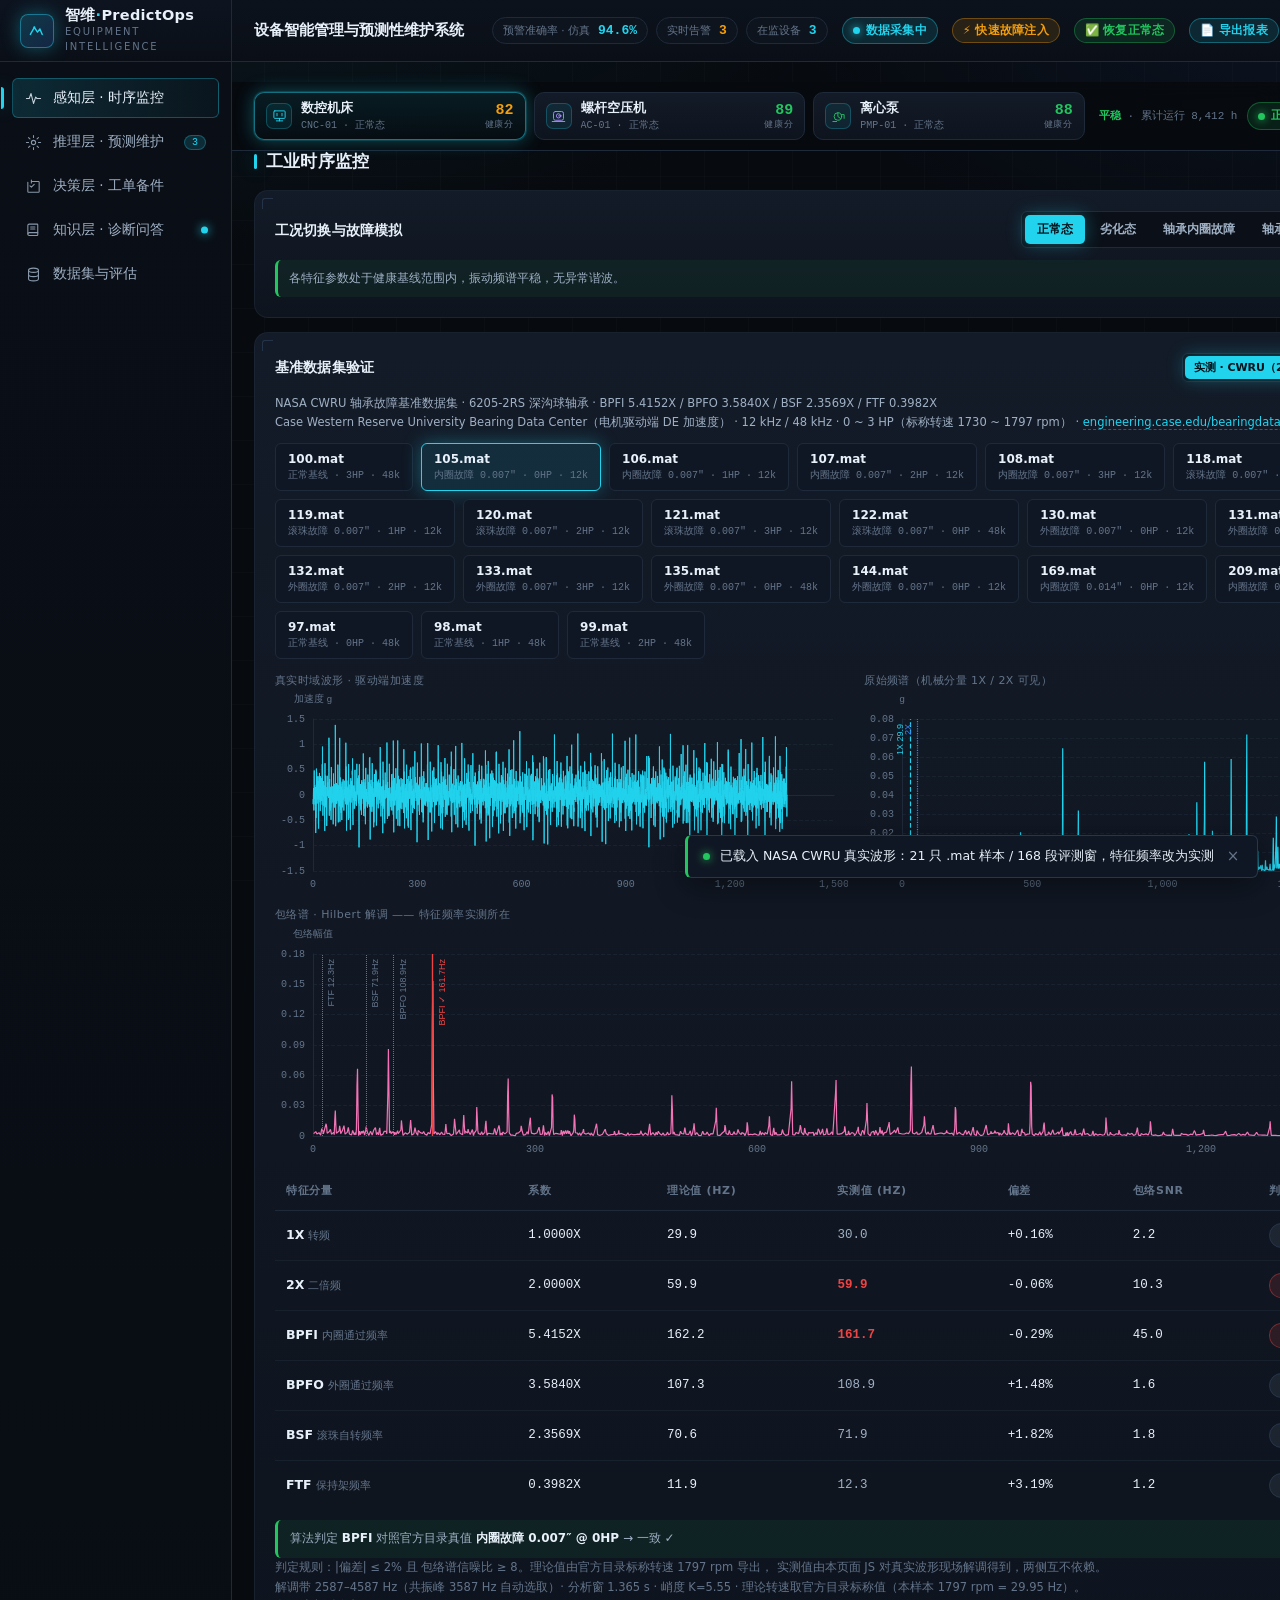
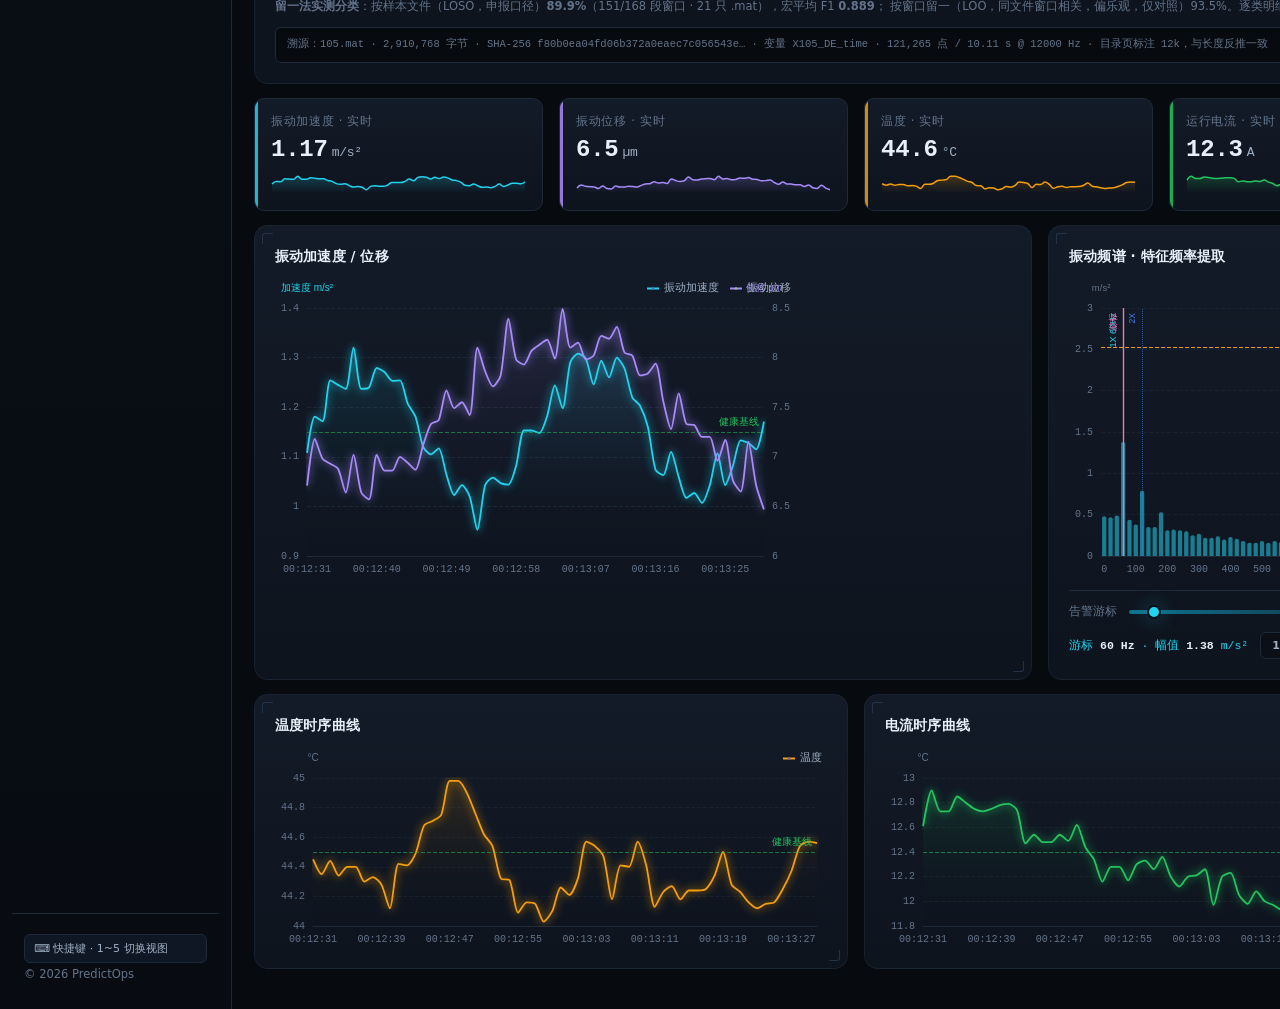
==== commit 64168f05: "fix(ux,data): 修渲染守卫冻结仿真表、窗口计数归零，并按赛题原文校准全部口径 代码缺陷（回归与子代理审计实测出） - 设备/工况切换后「模型仿真」识别表不再刷新：首屏渲染守卫的 key 只" ====
--- a/agents/predict/index.html
+++ b/agents/predict/index.html
@@ -31,7 +31,7 @@
     </div>
     <div class="topbar-spacer"></div>
     <div class="kpi-strip">
-      <button class="kpi-chip" data-goto="dataset" title="查看模型评估依据"><em>预警准确率</em><b id="kpi-accuracy">94.6%</b></button>
+      <button class="kpi-chip" data-goto="dataset" title="仿真运行态指标（SimEngine 设定值，随工况漂移）· 点击查看真实数据集实测与仿真扩充集的分列口径"><em>预警准确率 · 仿真</em><b id="kpi-accuracy">94.6%</b></button>
       <button class="kpi-chip" data-goto="inference" title="查看最近预警事件流"><em>实时告警</em><b id="kpi-alerts">0</b></button>
       <button class="kpi-chip" data-goto="perception" title="查看在监设备"><em>在监设备</em><b id="kpi-devices">3</b></button>
     </div>
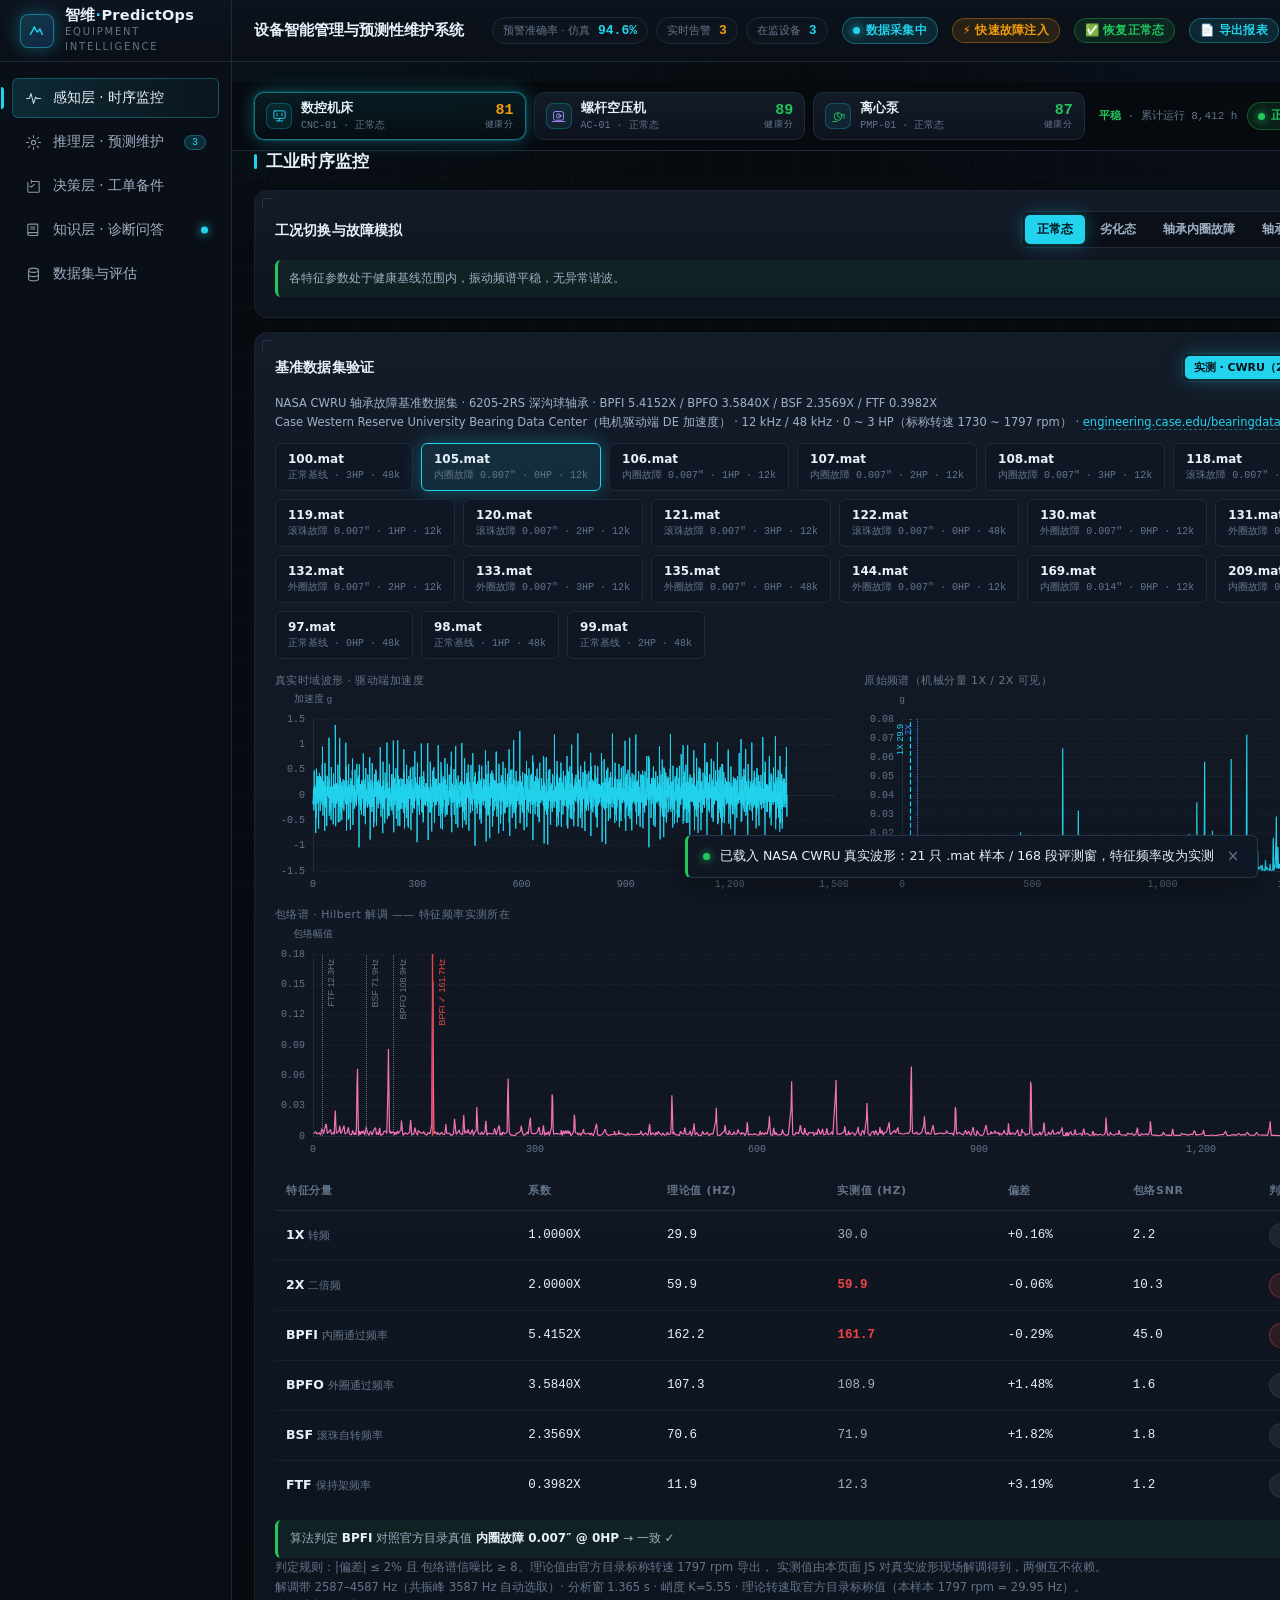
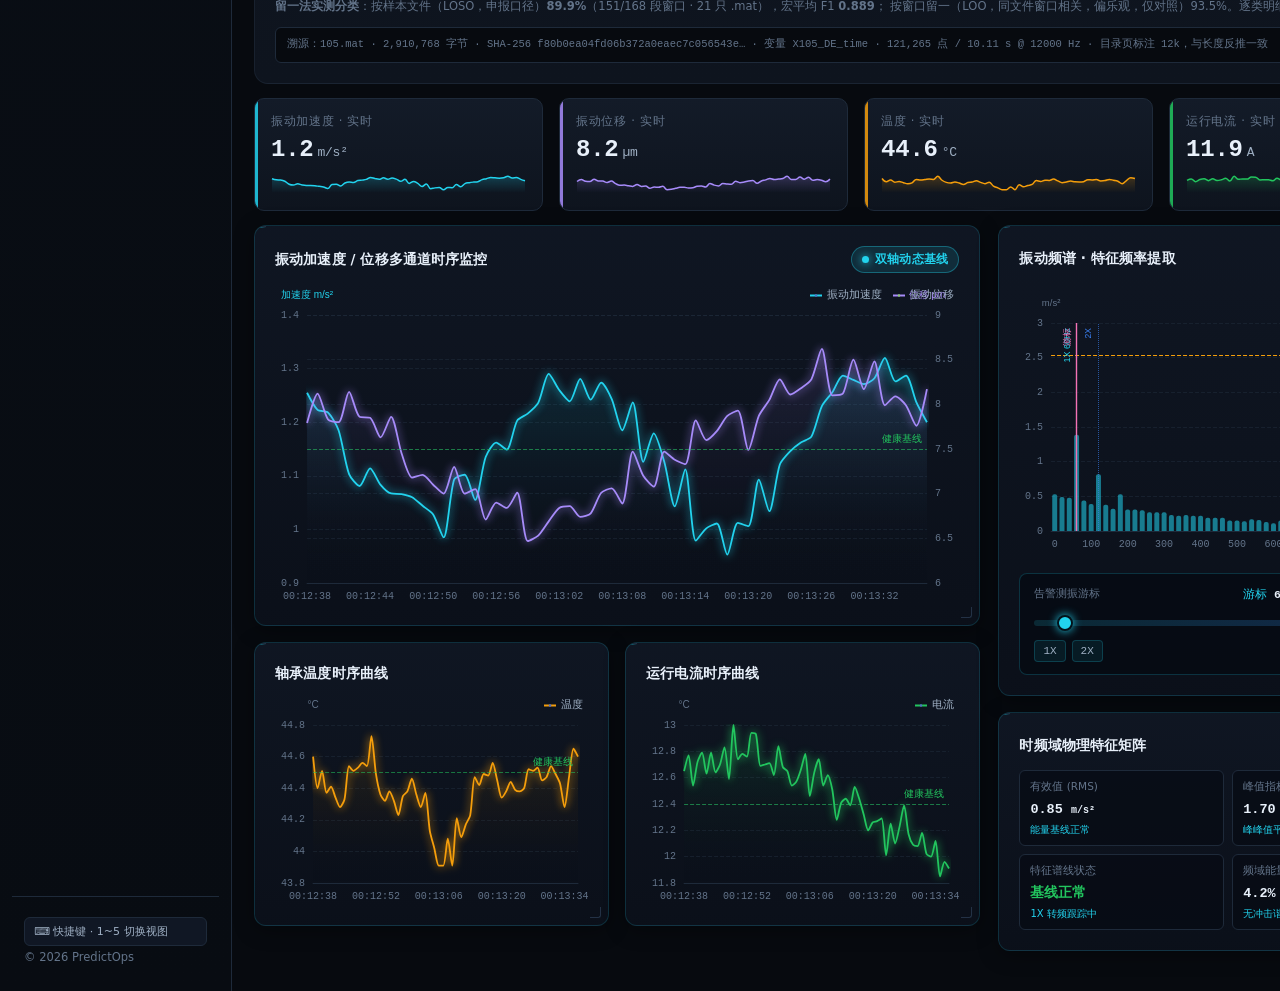
==== commit 0f9bed79: "feat(ui): redesign right column master layout across all layers - Unified right column grid: .g-mast" ====
--- a/agents/predict/index.html
+++ b/agents/predict/index.html
@@ -6,7 +6,7 @@
 <title>智维 PredictOps · 工业设备智能健康管理与预测性维护平台</title>
 <meta name="description" content="面向制造业关键设备的智能管理与预测性维护系统，覆盖感知层、推理层、决策层与知识层。" />
 <link rel="icon" href="data:image/svg+xml,%3Csvg xmlns='http://www.w3.org/2000/svg' viewBox='0 0 32 32'%3E%3Crect width='32' height='32' rx='7' fill='%230b1018'/%3E%3Cpath d='M8 20l6-9 4 6 3-4 3 7' stroke='%2322d3ee' stroke-width='2.2' fill='none' stroke-linecap='round' stroke-linejoin='round'/%3E%3C/svg%3E" />
-<link rel="stylesheet" href="assets/core.css" />
+<link rel="stylesheet" href="assets/core.css?v=20261005_v4" />
 </head>
 <body>
 <div class="app">
@@ -168,31 +168,59 @@
         </div>
       </div>
 
-      <div class="grid g-vib mt">
-        <div class="panel">
-          <div class="panel-head"><h3>振动加速度 / 位移</h3><span class="sub">双轴 · 含健康基线</span></div>
-          <div class="chart chart-lg" id="chart-vib"></div>
-        </div>
-        <div class="panel">
-          <div class="panel-head"><h3>振动频谱 · 特征频率提取</h3><span class="sub">包络谱分析</span></div>
-          <div class="chart" id="chart-spectrum" style="height:300px"></div>
-          <div class="cursor-bar">
-            <span class="lbl">告警游标</span>
-            <input type="range" id="spec-cursor" min="0" max="1000" step="20" value="60" aria-label="频谱游标频率（Hz）" />
-            <span class="cursor-readout" id="spec-cursor-readout">拖动游标查看频点幅值</span>
-            <div class="segmented segmented-xs" id="spec-snap" role="group" aria-label="游标快速定位"></div>
-          </div>
-        </div>
-      </div>
-
-      <div class="grid g-2 mt">
-        <div class="panel">
-          <div class="panel-head"><h3>温度时序曲线</h3><span class="sub">一阶惯性模型 · 温升趋势</span></div>
-          <div class="chart chart-sm" id="chart-temp"></div>
-        </div>
-        <div class="panel">
-          <div class="panel-head"><h3>电流时序曲线</h3><span class="sub">负载波动监测</span></div>
-          <div class="chart chart-sm" id="chart-current"></div>
+      <div class="g-master-split mt">
+        <!-- 左侧主时序监控区 -->
+        <div class="left-main-stack">
+          <div class="panel">
+            <div class="panel-head">
+              <h3>振动加速度 / 位移多通道时序监控</h3>
+              <div class="spacer"></div>
+              <span class="pill pill-info"><span class="dot pulse"></span>双轴动态基线</span>
+            </div>
+            <div class="chart" id="chart-vib" style="height:320px"></div>
+          </div>
+
+          <div class="grid g-2">
+            <div class="panel">
+              <div class="panel-head"><h3>轴承温度时序曲线</h3></div>
+              <div class="chart chart-sm" id="chart-temp" style="height:210px"></div>
+            </div>
+            <div class="panel">
+              <div class="panel-head"><h3>运行电流时序曲线</h3></div>
+              <div class="chart chart-sm" id="chart-current" style="height:210px"></div>
+            </div>
+          </div>
+        </div>
+
+        <!-- 右侧专业频域诊断与特征分析列 -->
+        <div class="right-col-stack">
+          <div class="panel hud-spectrum-panel">
+            <div class="panel-head">
+              <h3>振动频谱 · 特征频率提取</h3>
+              <div class="spacer"></div>
+              <span class="pill pill-ok" style="font-size:10px">包络解调实时谱</span>
+            </div>
+            <div class="chart" id="chart-spectrum" style="height:260px"></div>
+            <div class="hud-cursor-box">
+              <div class="hud-cursor-readout">
+                <span class="lbl" style="font-size:11px;color:var(--txt-2)">告警测振游标</span>
+                <span class="cursor-readout" id="spec-cursor-readout">拖动游标查看频点幅值</span>
+              </div>
+              <input type="range" class="hud-cursor-track" id="spec-cursor" min="0" max="1000" step="20" value="60" aria-label="频谱游标频率（Hz）" />
+              <div class="hud-cursor-snaps" id="spec-snap" role="group" aria-label="游标快速定位"></div>
+            </div>
+          </div>
+
+          <div class="panel">
+            <div class="panel-head">
+              <h3>时频域物理特征矩阵</h3>
+              <div class="spacer"></div>
+              <span class="pill pill-muted" style="font-size:10px">实时提取</span>
+            </div>
+            <div class="matrix-grid" id="matrix-features">
+              <!-- JS 实时更新 -->
+            </div>
+          </div>
         </div>
       </div>
     </section>
@@ -222,48 +250,68 @@
         </div>
       </div>
 
-      <div class="grid g-gauge mt">
-        <div class="panel">
-          <div class="panel-head">
-            <h3>健康指数</h3>
-            <div class="spacer"></div>
-            <button class="btn btn-sm btn-ghost" id="btn-score-detail">
-              <svg viewBox="0 0 24 24" fill="none" stroke="currentColor" stroke-width="1.6" stroke-linecap="round"><path d="M12 16v-4M12 8h.01M21 12a9 9 0 11-18 0 9 9 0 0118 0z"/></svg>
-              查看评分依据
-            </button>
-          </div>
-          <div class="chart chart-gauge" id="chart-gauge"></div>
-          <div class="note" id="infer-feature">频谱无异常特征频率，各维度指标正常</div>
-        </div>
-        <div class="panel">
-          <div class="panel-head"><h3>健康五维雷达</h3></div>
-          <div class="chart chart-gauge" id="chart-radar"></div>
-        </div>
-        <div class="panel">
-          <div class="panel-head"><h3>劣化趋势推演</h3></div>
-          <div class="chart chart-gauge" id="chart-degrade"></div>
-        </div>
-      </div>
-
-      <div class="panel mt">
-        <div class="panel-head">
-          <h3>剩余使用寿命（RUL）预测</h3>
-          <span class="sub">历史健康分 + 劣化趋势外推，含置信区间与停机阈值</span>
-          <div class="spacer"></div>
-          <span class="pill pill-ok" id="rul-badge">RUL --</span>
-        </div>
-        <div class="chart chart-xl" id="chart-rul"></div>
-      </div>
-
-      <div class="grid g-32 mt">
-        <div class="panel">
-          <div class="panel-head"><h3>设备健康台账</h3><span class="sub">实时评分与检修建议</span></div>
-          <div class="table-wrap" id="health-table"></div>
-        </div>
-        <div class="panel">
-          <div class="panel-head"><h3>最近预警事件流</h3><span class="sub">时间 · 设备 · 故障类型 · 提前时长 · 置信度</span></div>
-          <div id="alert-list" class="alert-stream">
-            <div class="empty">暂无预警</div>
+      <div class="g-master-split mt">
+        <!-- 左侧核心预测区 -->
+        <div class="left-main-stack">
+          <div class="grid g-2">
+            <div class="panel">
+              <div class="panel-head">
+                <h3>健康指数评估</h3>
+                <div class="spacer"></div>
+                <button class="btn btn-sm btn-ghost" id="btn-score-detail">
+                  <svg viewBox="0 0 24 24" fill="none" stroke="currentColor" stroke-width="1.6" stroke-linecap="round"><path d="M12 16v-4M12 8h.01M21 12a9 9 0 11-18 0 9 9 0 0118 0z"/></svg>
+                  评分依据
+                </button>
+              </div>
+              <div class="chart chart-gauge" id="chart-gauge" style="height:280px"></div>
+              <div class="note" id="infer-feature" style="margin-top:4px">频谱无异常特征频率，各维度指标正常</div>
+            </div>
+
+            <div class="panel">
+              <div class="panel-head"><h3>健康五维雷达评估</h3></div>
+              <div class="chart chart-gauge" id="chart-radar" style="height:280px"></div>
+            </div>
+          </div>
+
+          <div class="panel">
+            <div class="panel-head">
+              <h3>剩余使用寿命（RUL）衰减预测</h3>
+              <div class="spacer"></div>
+              <span class="pill pill-ok" id="rul-badge">RUL --</span>
+            </div>
+            <div class="chart chart-xl" id="chart-rul" style="height:310px"></div>
+          </div>
+
+          <div class="panel">
+            <div class="panel-head">
+              <h3>全厂设备健康管理台账</h3>
+              <div class="spacer"></div>
+              <span class="pill pill-info" style="font-size:10px">动态排查</span>
+            </div>
+            <div class="table-wrap" id="health-table"></div>
+          </div>
+        </div>
+
+        <!-- 右侧智能预警决策专列 -->
+        <div class="right-col-stack">
+          <div class="panel">
+            <div class="panel-head">
+              <h3>劣化趋势深度推演</h3>
+              <div class="spacer"></div>
+              <span class="pill pill-muted" style="font-size:10px">90天推演</span>
+            </div>
+            <div class="chart" id="chart-degrade" style="height:250px"></div>
+          </div>
+
+          <div class="panel">
+            <div class="panel-head">
+              <h3>实时早期预警事件流</h3>
+              <div class="spacer"></div>
+              <span class="pill pill-warn" style="font-size:10px"><span class="dot pulse"></span>自动捕获</span>
+            </div>
+            <div id="alert-list" class="alert-stream-v2">
+              <div class="empty">暂无预警</div>
+            </div>
           </div>
         </div>
       </div>
@@ -312,33 +360,51 @@
         </div>
       </div>
 
-      <div class="grid g-wo mt">
-        <div class="panel">
-          <div class="panel-head">
-            <h3>智能检修工单</h3>
-            <div class="spacer"></div>
-            <div class="segmented segmented-xs" id="wo-filter" role="group" aria-label="工单状态筛选"></div>
-          </div>
-          <div class="wo-list" id="wo-list"><div class="empty">暂无工单</div></div>
-        </div>
-        <div class="panel">
-          <div class="panel-head"><h3>备件库存</h3></div>
-          <div class="table-wrap" id="parts-table" style="max-height:440px;overflow-y:auto"></div>
-        </div>
-      </div>
-
-      <div class="grid g-3 mt">
-        <div class="panel">
-          <div class="panel-head"><h3>工单状态分布</h3></div>
-          <div class="chart chart-sm" id="chart-wopie"></div>
-        </div>
-        <div class="panel">
-          <div class="panel-head"><h3>备件库存水位</h3></div>
-          <div class="chart chart-sm" id="chart-parts"></div>
-        </div>
-        <div class="panel">
-          <div class="panel-head"><h3>供应链预警</h3></div>
-          <div class="timeline" id="supply-chain"><div class="empty">供应链状态正常</div></div>
+      <div class="g-master-split mt">
+        <!-- 左侧工单调度主区 -->
+        <div class="left-main-stack">
+          <div class="panel">
+            <div class="panel-head">
+              <h3>智能检修工单调度中心</h3>
+              <div class="spacer"></div>
+              <div class="segmented segmented-xs" id="wo-filter" role="group" aria-label="工单状态筛选"></div>
+            </div>
+            <div class="wo-list" id="wo-list"><div class="empty">暂无工单</div></div>
+          </div>
+
+          <div class="grid g-2">
+            <div class="panel">
+              <div class="panel-head"><h3>工单流转状态分布</h3></div>
+              <div class="chart chart-sm" id="chart-wopie" style="height:230px"></div>
+            </div>
+            <div class="panel">
+              <div class="panel-head"><h3>备件库容总体水位</h3></div>
+              <div class="chart chart-parts" id="chart-parts" style="height:230px"></div>
+            </div>
+          </div>
+        </div>
+
+        <!-- 右侧备件与供应链保障专列 -->
+        <div class="right-col-stack">
+          <div class="panel">
+            <div class="panel-head">
+              <h3>关键备件实时库存水位看板</h3>
+              <div class="spacer"></div>
+              <span class="pill pill-ok" style="font-size:10px">动态水位联动</span>
+            </div>
+            <div id="parts-table">
+              <!-- 由 app.js 渲染带有彩色水位条的高级备件卡片列表 -->
+            </div>
+          </div>
+
+          <div class="panel">
+            <div class="panel-head">
+              <h3>供应链在途预警与交期雷达</h3>
+              <div class="spacer"></div>
+              <span class="pill pill-amber" style="font-size:10px">采购保障</span>
+            </div>
+            <div class="timeline" id="supply-chain"><div class="empty">供应链状态正常</div></div>
+          </div>
         </div>
       </div>
     </section>
@@ -446,14 +512,14 @@
   <div class="modal-body" id="modal-body"></div>
 </div>
 
-<script src="assets/echarts.min.js"></script>
-<script src="assets/data.js"></script>
+<script src="assets/echarts.min.js?v=20261005_v4"></script>
+<script src="assets/data.js?v=20261005_v4"></script>
 <script src="assets/dsp.js"></script>
-<script src="assets/dataset.js"></script>
+<script src="assets/dataset.js?v=20261005_v4"></script>
 <script src="assets/cwru.js"></script>
-<script src="assets/knowledge.js"></script>
-<script src="assets/charts.js"></script>
-<script src="assets/eval.js"></script>
-<script src="assets/app.js"></script>
+<script src="assets/knowledge.js?v=20261005_v4"></script>
+<script src="assets/charts.js?v=20261005_v4"></script>
+<script src="assets/eval.js?v=20261005_v4"></script>
+<script src="assets/app.js?v=20261005_v4"></script>
 </body>
 </html>
--- a/agents/predict/assets/core.css
+++ b/agents/predict/assets/core.css
@@ -1038,3 +1038,340 @@
     transition-duration: 0.01ms !important;
   }
 }
+
+
+/* =========================================================================
+ * 顶层工业控制台 · 最右列专业架构与组件重塑 (Unified Right Column Redesign)
+ * ========================================================================= */
+
+/* ---- 统一双栏主栅格：消除错位，左主区 1.58fr : 右专业分析列 1fr ---- */
+.g-master-split {
+  display: grid;
+  grid-template-columns: 1.58fr 1fr;
+  gap: 18px;
+  align-items: start;
+}
+.left-main-stack {
+  display: flex;
+  flex-direction: column;
+  gap: 16px;
+  min-width: 0;
+}
+.right-col-stack {
+  display: flex;
+  flex-direction: column;
+  gap: 16px;
+  min-width: 0;
+}
+
+/* 统一面板高端科技工业质感 */
+.right-col-stack .panel,
+.left-main-stack .panel {
+  background: linear-gradient(180deg, rgba(16, 23, 36, 0.95), rgba(11, 16, 26, 0.98));
+  border: 1px solid rgba(34, 211, 238, 0.16);
+  border-radius: 12px;
+  box-shadow: 0 4px 20px rgba(0, 0, 0, 0.35);
+  position: relative;
+  overflow: hidden;
+}
+.right-col-stack .panel::before,
+.left-main-stack .panel::before {
+  content: "";
+  position: absolute;
+  top: 0; left: 0; right: 0;
+  height: 1px;
+  background: linear-gradient(90deg, transparent, rgba(34, 211, 238, 0.4), transparent);
+  pointer-events: none;
+}
+
+/* ---- 感知层右列：频谱分析仪 HUD 与实时物理特征矩阵 ---- */
+.hud-spectrum-panel {
+  display: flex;
+  flex-direction: column;
+  gap: 10px;
+}
+.hud-cursor-box {
+  background: rgba(6, 11, 19, 0.85);
+  border: 1px solid rgba(34, 211, 238, 0.2);
+  border-radius: 8px;
+  padding: 12px 14px;
+  margin-top: 10px;
+}
+.hud-cursor-readout {
+  display: flex;
+  align-items: center;
+  justify-content: space-between;
+  margin-bottom: 8px;
+}
+.hud-cursor-readout .h-freq {
+  font-family: var(--mono);
+  font-size: 15px;
+  font-weight: 700;
+  color: var(--cyan);
+  text-shadow: 0 0 8px rgba(34, 211, 238, 0.4);
+}
+.hud-cursor-readout .h-amp {
+  font-family: var(--mono);
+  font-size: 13px;
+  color: var(--txt-1);
+}
+.hud-cursor-readout .h-amp b {
+  color: var(--amber);
+  font-size: 14px;
+}
+.hud-cursor-track {
+  width: 100%;
+  height: 6px;
+  background: linear-gradient(90deg, rgba(34, 211, 238, 0.15), rgba(59, 130, 246, 0.25));
+  border-radius: 4px;
+  outline: none;
+  -webkit-appearance: none;
+  appearance: none;
+  cursor: pointer;
+}
+.hud-cursor-track::-webkit-slider-thumb {
+  -webkit-appearance: none;
+  appearance: none;
+  width: 16px;
+  height: 16px;
+  border-radius: 50%;
+  background: var(--cyan);
+  box-shadow: 0 0 10px var(--cyan);
+  border: 2px solid #04121a;
+  cursor: pointer;
+}
+.hud-cursor-snaps {
+  display: flex;
+  gap: 6px;
+  flex-wrap: wrap;
+  margin-top: 8px;
+}
+.hud-cursor-snaps button {
+  font-family: var(--mono);
+  font-size: 11px;
+  padding: 4px 8px;
+  border-radius: 4px;
+  background: rgba(34, 211, 238, 0.08);
+  border: 1px solid rgba(34, 211, 238, 0.2);
+  color: var(--txt-1);
+  transition: all 0.15s ease;
+}
+.hud-cursor-snaps button:hover {
+  background: rgba(34, 211, 238, 0.2);
+  color: var(--cyan);
+  border-color: var(--cyan);
+}
+
+/* 多维物理特征矩阵小面板 */
+.matrix-grid {
+  display: grid;
+  grid-template-columns: repeat(2, 1fr);
+  gap: 8px;
+  margin-top: 8px;
+}
+.matrix-cell {
+  background: rgba(6, 11, 19, 0.7);
+  border: 1px solid var(--line);
+  border-radius: 6px;
+  padding: 8px 10px;
+}
+.matrix-cell .mc-k {
+  font-size: 10.5px;
+  color: var(--txt-2);
+  display: block;
+  margin-bottom: 3px;
+}
+.matrix-cell .mc-v {
+  font-family: var(--mono);
+  font-size: 13.5px;
+  font-weight: 700;
+  color: var(--txt-0);
+}
+.matrix-cell .mc-sub {
+  font-size: 10px;
+  color: var(--cyan);
+  margin-top: 2px;
+  display: block;
+}
+
+/* ---- 推理层右列：流线型实时预警事件流中枢 ---- */
+.alert-stream-v2 {
+  display: flex;
+  flex-direction: column;
+  gap: 12px;
+  max-height: 480px;
+  overflow-y: auto;
+  padding-right: 4px;
+}
+.alert-card-v2 {
+  background: linear-gradient(135deg, rgba(16, 24, 38, 0.85), rgba(11, 16, 26, 0.95));
+  border: 1px solid rgba(255, 255, 255, 0.08);
+  border-left: 4px solid var(--amber);
+  border-radius: 10px;
+  padding: 13px 15px;
+  transition: all 0.2s ease;
+  position: relative;
+  cursor: pointer;
+}
+.alert-card-v2:hover {
+  border-color: rgba(34, 211, 238, 0.4);
+  box-shadow: 0 4px 16px rgba(0, 0, 0, 0.4), 0 0 12px rgba(34, 211, 238, 0.15);
+  transform: translateY(-2px);
+}
+.alert-card-v2.critical {
+  border-left-color: var(--red);
+  box-shadow: 0 0 10px rgba(244, 63, 94, 0.15);
+}
+.alert-card-v2 .ac-header {
+  display: flex;
+  align-items: center;
+  justify-content: space-between;
+  margin-bottom: 9px;
+}
+.alert-card-v2 .ac-title-wrap {
+  display: flex;
+  align-items: center;
+  gap: 8px;
+}
+.alert-card-v2 .ac-dev {
+  font-size: 13.5px;
+  font-weight: 700;
+  color: #ffffff;
+}
+.alert-card-v2 .ac-badge {
+  font-size: 10.5px;
+  padding: 2px 7px;
+  border-radius: 4px;
+  font-weight: 600;
+}
+.alert-card-v2 .ac-time {
+  font-family: var(--mono);
+  font-size: 11px;
+  color: var(--txt-2);
+}
+.alert-card-v2 .ac-metrics {
+  display: grid;
+  grid-template-columns: 1fr 1fr;
+  gap: 8px;
+  background: rgba(4, 9, 16, 0.6);
+  border: 1px solid rgba(255, 255, 255, 0.04);
+  border-radius: 6px;
+  padding: 8px 10px;
+  margin-bottom: 8px;
+}
+.alert-card-v2 .ac-metric-item {
+  display: flex;
+  flex-direction: column;
+}
+.alert-card-v2 .ac-metric-item .lbl {
+  font-size: 10px;
+  color: var(--txt-2);
+}
+.alert-card-v2 .ac-metric-item .val {
+  font-family: var(--mono);
+  font-size: 15px;
+  font-weight: 700;
+  color: var(--cyan);
+}
+.alert-card-v2 .ac-metric-item .val.danger { color: var(--red); }
+.alert-card-v2 .ac-metric-item .val.warn { color: var(--amber); }
+.alert-card-v2 .ac-desc {
+  font-size: 11px;
+  color: var(--txt-1);
+  line-height: 1.5;
+  display: flex;
+  align-items: center;
+  justify-content: space-between;
+}
+.alert-card-v2 .ac-action-hint {
+  font-size: 10.5px;
+  color: var(--cyan);
+  display: inline-flex;
+  align-items: center;
+  gap: 4px;
+}
+
+/* ---- 决策层右列：可视化备件库存水位看板 ---- */
+.parts-stock-list {
+  display: flex;
+  flex-direction: column;
+  gap: 10px;
+  max-height: 480px;
+  overflow-y: auto;
+  padding-right: 4px;
+}
+.part-meter-card {
+  background: linear-gradient(135deg, rgba(16, 24, 38, 0.8), rgba(9, 14, 23, 0.9));
+  border: 1px solid rgba(255, 255, 255, 0.06);
+  border-radius: 8px;
+  padding: 10px 12px;
+  transition: all 0.15s ease;
+}
+.part-meter-card:hover {
+  border-color: rgba(34, 211, 238, 0.3);
+  background: linear-gradient(135deg, rgba(20, 30, 48, 0.9), rgba(11, 16, 26, 0.95));
+}
+.pm-top {
+  display: flex;
+  align-items: center;
+  justify-content: space-between;
+  margin-bottom: 6px;
+}
+.pm-name {
+  font-size: 12.5px;
+  font-weight: 700;
+  color: #f1f5f9;
+}
+.pm-dev-chip {
+  font-family: var(--mono);
+  font-size: 10px;
+  padding: 1px 6px;
+  border-radius: 3px;
+  background: rgba(34, 211, 238, 0.1);
+  color: var(--cyan);
+  border: 1px solid rgba(34, 211, 238, 0.2);
+}
+.pm-meter-wrap {
+  position: relative;
+  height: 8px;
+  background: rgba(3, 7, 13, 0.9);
+  border-radius: 4px;
+  overflow: hidden;
+  margin: 6px 0;
+  border: 1px solid rgba(255, 255, 255, 0.05);
+}
+.pm-meter-bar {
+  height: 100%;
+  border-radius: 4px;
+  transition: width 0.4s ease;
+}
+.pm-meter-bar.ok { background: linear-gradient(90deg, #10b981, #34d399); }
+.pm-meter-bar.warn { background: linear-gradient(90deg, #f59e0b, #fbbf24); }
+.pm-meter-bar.danger { background: linear-gradient(90deg, #f43f5e, #fb7185); }
+
+.pm-meta-row {
+  display: flex;
+  align-items: center;
+  justify-content: space-between;
+  font-size: 11px;
+  color: var(--txt-2);
+  margin-top: 4px;
+}
+.pm-meta-row .pm-stock {
+  font-family: var(--mono);
+  color: var(--txt-1);
+}
+.pm-meta-row .pm-days {
+  font-family: var(--mono);
+  font-weight: 600;
+}
+.pm-meta-row .pm-days.ok { color: var(--green); }
+.pm-meta-row .pm-days.warn { color: var(--amber); }
+.pm-meta-row .pm-days.danger { color: var(--red); font-weight: 700; }
+
+/* 响应式断点适配 */
+@media (max-width: 1200px) {
+  .g-master-split {
+    grid-template-columns: 1fr;
+  }
+}
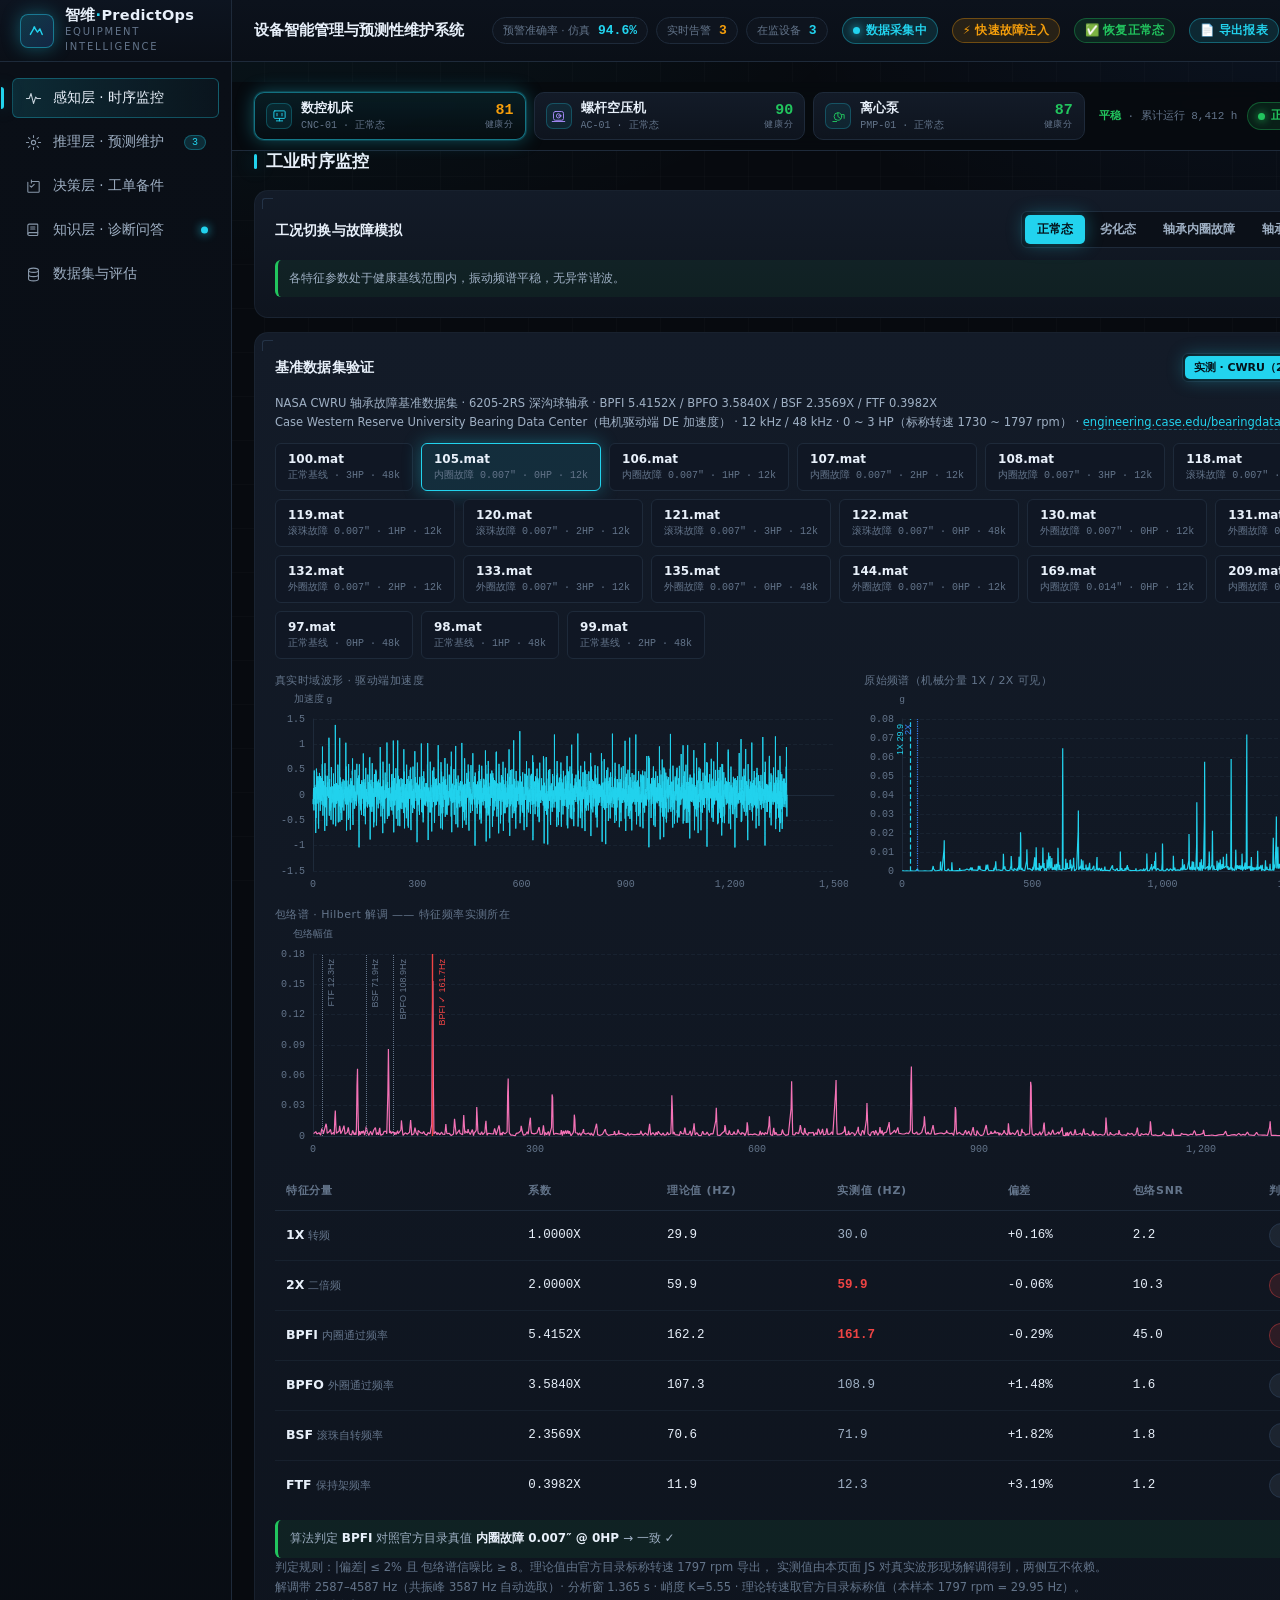
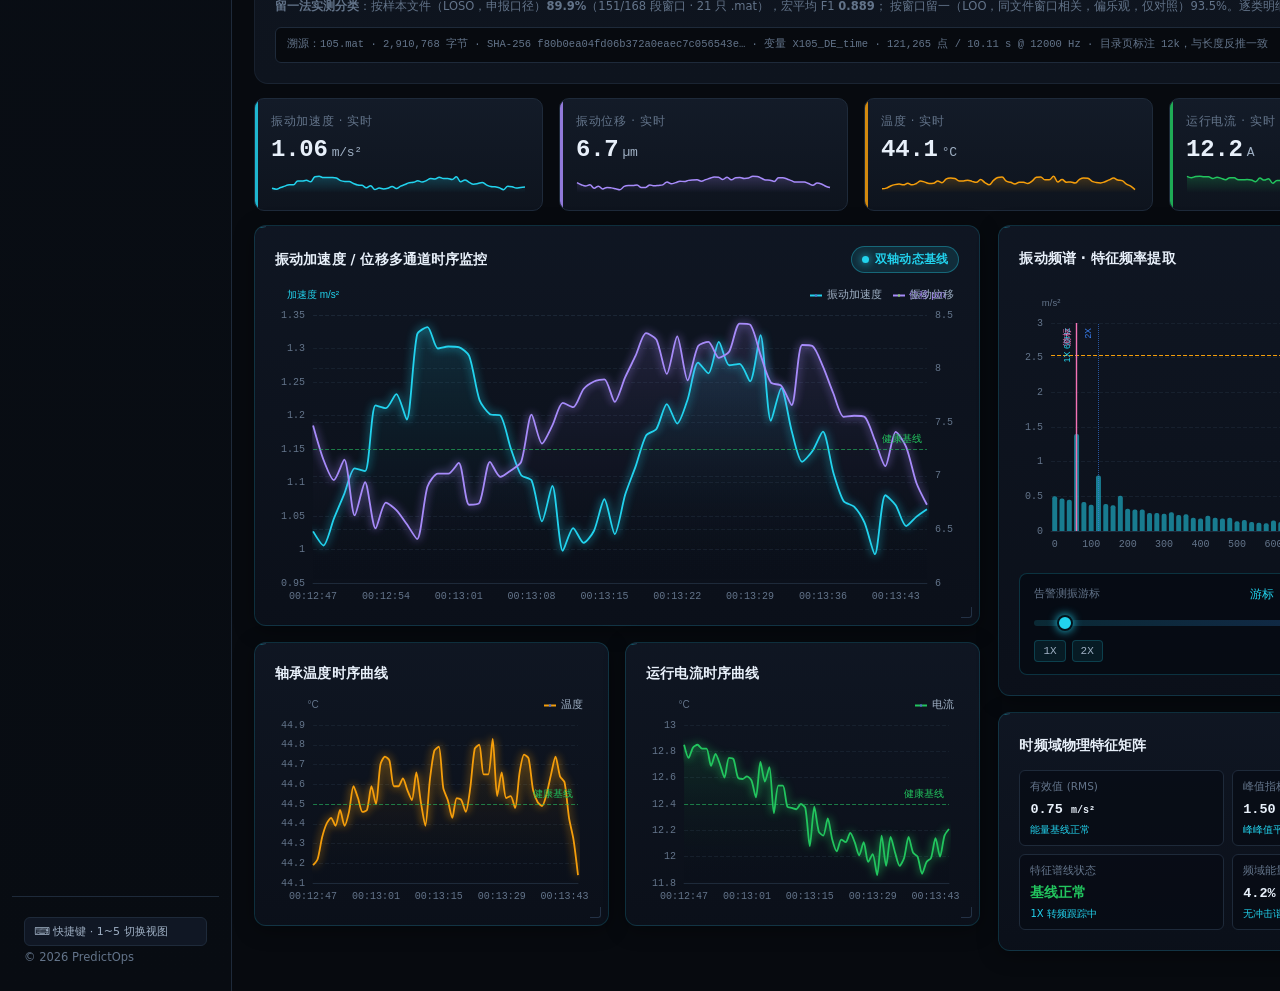
==== commit 10bd60de: "feat(ui): complete right-column redesign with supply chain radar and copilot styling - Decision laye" ====
--- a/agents/predict/index.html
+++ b/agents/predict/index.html
@@ -6,7 +6,7 @@
 <title>智维 PredictOps · 工业设备智能健康管理与预测性维护平台</title>
 <meta name="description" content="面向制造业关键设备的智能管理与预测性维护系统，覆盖感知层、推理层、决策层与知识层。" />
 <link rel="icon" href="data:image/svg+xml,%3Csvg xmlns='http://www.w3.org/2000/svg' viewBox='0 0 32 32'%3E%3Crect width='32' height='32' rx='7' fill='%230b1018'/%3E%3Cpath d='M8 20l6-9 4 6 3-4 3 7' stroke='%2322d3ee' stroke-width='2.2' fill='none' stroke-linecap='round' stroke-linejoin='round'/%3E%3C/svg%3E" />
-<link rel="stylesheet" href="assets/core.css?v=20261005_v4" />
+<link rel="stylesheet" href="assets/core.css?v=20261005_v5" />
 </head>
 <body>
 <div class="app">
@@ -512,14 +512,14 @@
   <div class="modal-body" id="modal-body"></div>
 </div>
 
-<script src="assets/echarts.min.js?v=20261005_v4"></script>
-<script src="assets/data.js?v=20261005_v4"></script>
-<script src="assets/dsp.js"></script>
-<script src="assets/dataset.js?v=20261005_v4"></script>
-<script src="assets/cwru.js"></script>
-<script src="assets/knowledge.js?v=20261005_v4"></script>
-<script src="assets/charts.js?v=20261005_v4"></script>
-<script src="assets/eval.js?v=20261005_v4"></script>
-<script src="assets/app.js?v=20261005_v4"></script>
+<script src="assets/echarts.min.js?v=20261005_v5"></script>
+<script src="assets/data.js?v=20261005_v5"></script>
+<script src="assets/dsp.js?v=20261005_v5"></script>
+<script src="assets/dataset.js?v=20261005_v5"></script>
+<script src="assets/cwru.js?v=20261005_v5"></script>
+<script src="assets/knowledge.js?v=20261005_v5"></script>
+<script src="assets/charts.js?v=20261005_v5"></script>
+<script src="assets/eval.js?v=20261005_v5"></script>
+<script src="assets/app.js?v=20261005_v5"></script>
 </body>
 </html>
--- a/agents/predict/assets/core.css
+++ b/agents/predict/assets/core.css
@@ -1369,9 +1369,211 @@
 .pm-meta-row .pm-days.warn { color: var(--amber); }
 .pm-meta-row .pm-days.danger { color: var(--red); font-weight: 700; }
 
+/* ---- 决策层右列：供应链在途预警与交期雷达卡片 ---- */
+.sc-radar-feed {
+  display: flex;
+  flex-direction: column;
+  gap: 12px;
+  max-height: 480px;
+  overflow-y: auto;
+  padding-right: 4px;
+}
+.sc-radar-card {
+  background: linear-gradient(135deg, rgba(16, 24, 38, 0.85), rgba(11, 16, 26, 0.95));
+  border: 1px solid rgba(255, 255, 255, 0.08);
+  border-left: 4px solid var(--amber);
+  border-radius: 9px;
+  padding: 12px 14px;
+  transition: all 0.2s ease;
+}
+.sc-radar-card.danger {
+  border-left-color: var(--red);
+  box-shadow: 0 0 10px rgba(244, 63, 94, 0.12);
+}
+.sc-radar-card:hover {
+  border-color: rgba(34, 211, 238, 0.35);
+  transform: translateY(-2px);
+  box-shadow: 0 4px 16px rgba(0, 0, 0, 0.35);
+}
+.sc-radar-card .sc-top {
+  display: flex;
+  align-items: center;
+  justify-content: space-between;
+  margin-bottom: 8px;
+}
+.sc-radar-card .sc-title {
+  font-size: 13px;
+  font-weight: 700;
+  color: #fff;
+  display: flex;
+  align-items: center;
+  gap: 8px;
+}
+.sc-radar-card .sc-supplier {
+  font-size: 11px;
+  color: var(--txt-2);
+  font-family: var(--mono);
+}
+.sc-radar-card .sc-metrics {
+  display: grid;
+  grid-template-columns: repeat(3, 1fr);
+  gap: 8px;
+  background: rgba(3, 7, 13, 0.55);
+  border-radius: 6px;
+  padding: 8px 10px;
+  margin-bottom: 8px;
+  border: 1px solid rgba(255, 255, 255, 0.04);
+}
+.sc-radar-card .sc-m-item {
+  display: flex;
+  flex-direction: column;
+}
+.sc-radar-card .sc-m-lbl {
+  font-size: 10px;
+  color: var(--txt-2);
+  margin-bottom: 2px;
+}
+.sc-radar-card .sc-m-val {
+  font-family: var(--mono);
+  font-size: 13px;
+  font-weight: 700;
+  color: var(--txt-0);
+}
+.sc-radar-card .sc-m-val.danger { color: var(--red); }
+.sc-radar-card .sc-m-val.warn { color: var(--amber); }
+.sc-radar-card .sc-foot {
+  display: flex;
+  align-items: center;
+  justify-content: space-between;
+  font-size: 11px;
+  color: var(--txt-1);
+}
+.sc-radar-card .sc-action-tag {
+  font-size: 10px;
+  padding: 2px 7px;
+  border-radius: 4px;
+}
+
+/* ---- 知识层：高端工业 Copilot 与知识库面板 ---- */
+.g-kb {
+  grid-template-columns: 1fr 1.62fr;
+  gap: 18px;
+  align-items: start;
+}
+.quick-ask {
+  display: flex;
+  gap: 8px;
+  flex-wrap: wrap;
+  margin-bottom: 12px;
+}
+.quick-ask button {
+  background: rgba(16, 24, 38, 0.7);
+  border: 1px solid rgba(255, 255, 255, 0.08);
+  border-radius: 999px;
+  padding: 6px 13px;
+  font-size: 12px;
+  color: var(--txt-1);
+  display: inline-flex;
+  align-items: center;
+  gap: 6px;
+  transition: all 0.18s ease;
+  cursor: pointer;
+}
+.quick-ask button:hover {
+  background: rgba(34, 211, 238, 0.12);
+  border-color: rgba(34, 211, 238, 0.4);
+  color: var(--cyan);
+  box-shadow: 0 0 10px rgba(34, 211, 238, 0.15);
+  transform: translateY(-1px);
+}
+.quick-ask button svg {
+  width: 13px;
+  height: 13px;
+  color: var(--cyan);
+}
+.chat {
+  display: flex;
+  flex-direction: column;
+  height: 580px;
+  background: rgba(8, 13, 22, 0.45);
+  border: 1px solid rgba(255, 255, 255, 0.05);
+  border-radius: 10px;
+  padding: 12px;
+}
+.chat-log {
+  flex: 1;
+  overflow-y: auto;
+  display: flex;
+  flex-direction: column;
+  gap: 14px;
+  padding: 6px 8px 14px;
+}
+.msg {
+  display: flex;
+  gap: 12px;
+  max-width: 100%;
+}
+.msg .avatar {
+  width: 32px;
+  height: 32px;
+  border-radius: 8px;
+  flex: none;
+  display: grid;
+  place-items: center;
+  font-size: 11px;
+  font-weight: 700;
+  box-shadow: 0 2px 8px rgba(0, 0, 0, 0.3);
+}
+.msg.ai .avatar {
+  background: linear-gradient(135deg, rgba(34, 211, 238, 0.25), rgba(59, 130, 246, 0.25));
+  border: 1px solid rgba(34, 211, 238, 0.45);
+  color: var(--cyan);
+}
+.msg.user .avatar {
+  background: rgba(255, 255, 255, 0.08);
+  border: 1px solid rgba(255, 255, 255, 0.15);
+  color: var(--txt-0);
+}
+.bubble {
+  background: linear-gradient(135deg, rgba(16, 24, 38, 0.9), rgba(11, 16, 26, 0.95));
+  border: 1px solid rgba(255, 255, 255, 0.08);
+  border-radius: 10px;
+  padding: 12px 16px;
+  font-size: 13px;
+  line-height: 1.7;
+  max-width: 85%;
+  color: var(--txt-0);
+  box-shadow: 0 4px 16px rgba(0, 0, 0, 0.25);
+}
+.msg.user .bubble {
+  background: linear-gradient(135deg, rgba(34, 211, 238, 0.15), rgba(16, 24, 38, 0.9));
+  border-color: rgba(34, 211, 238, 0.35);
+}
+.chat-input {
+  display: flex;
+  gap: 10px;
+  padding-top: 12px;
+  border-top: 1px solid rgba(255, 255, 255, 0.08);
+}
+.chat-input input {
+  flex: 1;
+  background: rgba(11, 16, 26, 0.85);
+  border: 1px solid rgba(255, 255, 255, 0.1);
+  border-radius: 8px;
+  padding: 11px 16px;
+  color: #fff;
+  font-size: 13px;
+  outline: none;
+  transition: all 0.2s ease;
+}
+.chat-input input:focus {
+  border-color: var(--cyan);
+  box-shadow: 0 0 0 3px rgba(34, 211, 238, 0.15), 0 0 12px rgba(34, 211, 238, 0.1);
+}
+
 /* 响应式断点适配 */
 @media (max-width: 1200px) {
-  .g-master-split {
+  .g-master-split, .g-kb {
     grid-template-columns: 1fr;
   }
 }
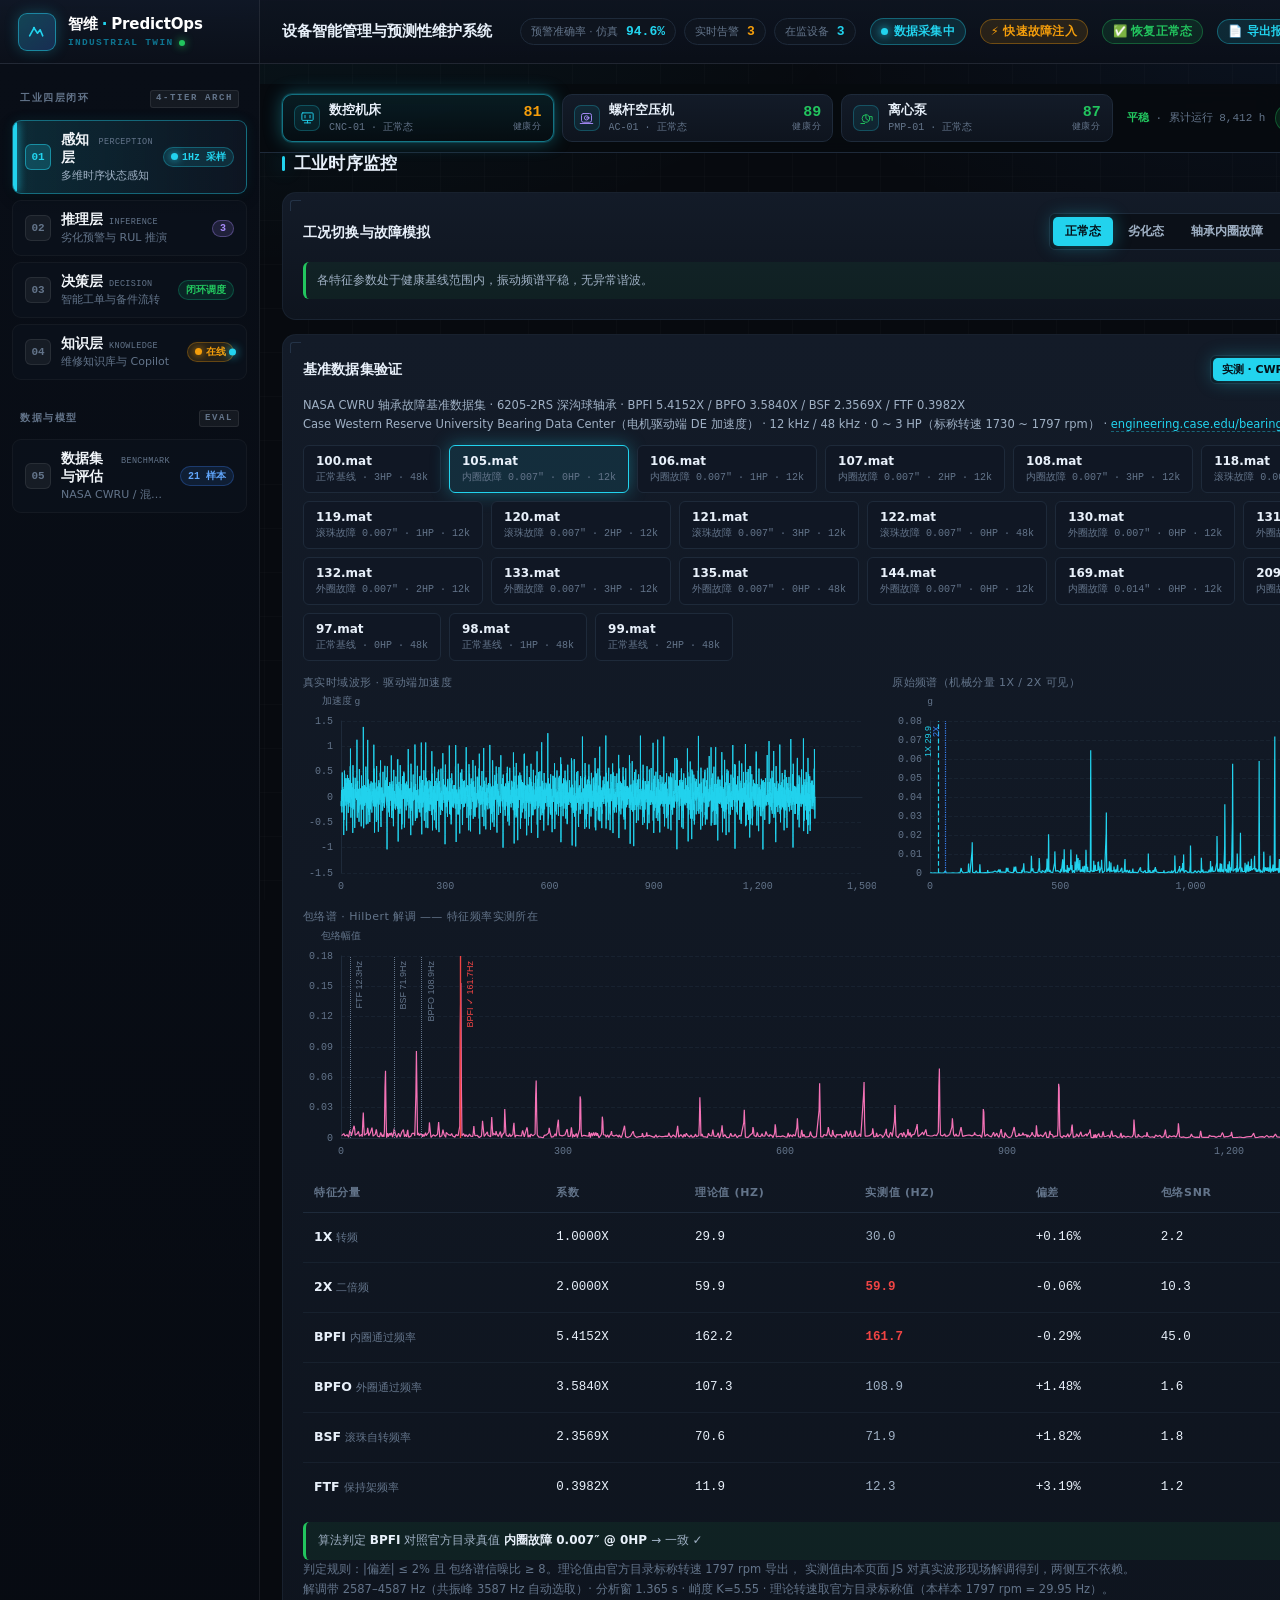
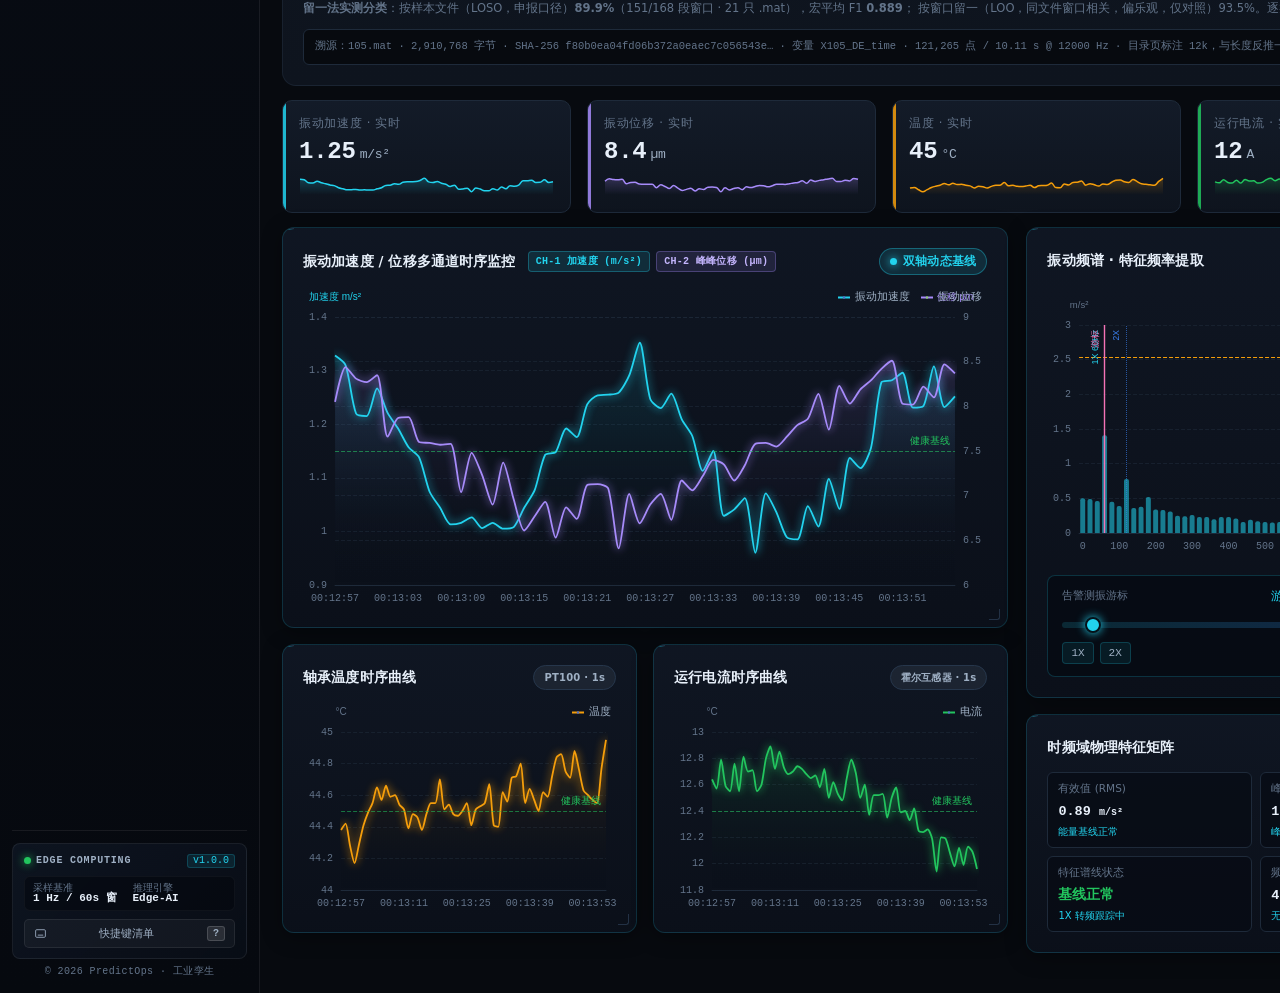
==== commit 4332346d: "feat(ui): redesign leftmost column and layers into cyber industrial command console - Sidebar overha" ====
--- a/agents/predict/index.html
+++ b/agents/predict/index.html
@@ -6,7 +6,7 @@
 <title>智维 PredictOps · 工业设备智能健康管理与预测性维护平台</title>
 <meta name="description" content="面向制造业关键设备的智能管理与预测性维护系统，覆盖感知层、推理层、决策层与知识层。" />
 <link rel="icon" href="data:image/svg+xml,%3Csvg xmlns='http://www.w3.org/2000/svg' viewBox='0 0 32 32'%3E%3Crect width='32' height='32' rx='7' fill='%230b1018'/%3E%3Cpath d='M8 20l6-9 4 6 3-4 3 7' stroke='%2322d3ee' stroke-width='2.2' fill='none' stroke-linecap='round' stroke-linejoin='round'/%3E%3C/svg%3E" />
-<link rel="stylesheet" href="assets/core.css?v=20261005_v5" />
+<link rel="stylesheet" href="assets/core.css?v=20261005_v6" />
 </head>
 <body>
 <div class="app">
@@ -18,9 +18,12 @@
         <path d="M3 17l5-9 4 6 3-4 3 7" /><circle cx="8" cy="8" r="1.3" fill="#22d3ee" stroke="none" />
       </svg>
     </div>
-    <div>
+    <div class="brand-info">
       <div class="brand-name">智维<span>·</span>PredictOps</div>
-      <div class="brand-sub">Equipment Intelligence</div>
+      <div class="brand-sub">
+        <span class="brand-sub-tag">INDUSTRIAL TWIN</span>
+        <span class="brand-live-dot" title="系统引擎运行中"></span>
+      </div>
     </div>
   </div>
 
@@ -52,55 +55,110 @@
     <span class="mono" id="clock" style="color:var(--txt-1);font-size:12.5px;min-width:64px;text-align:right">--:--:--</span>
   </header>
 
-  <!-- ================= 侧边导航 ================= -->
+  <!-- ================= 侧边导航（最左列 · 工业数字孪生架构指挥舱） ================= -->
   <aside class="sidebar" aria-label="系统导航">
-    <div class="nav-label">系统层级</div>
+    <div class="nav-group-title">
+      <span>工业四层闭环</span>
+      <span class="badge">4-TIER ARCH</span>
+    </div>
 
     <button class="nav-item active" data-view="perception" aria-current="page">
-      <svg viewBox="0 0 24 24" fill="none" stroke="currentColor" stroke-width="1.5" stroke-linecap="round" stroke-linejoin="round">
-        <path d="M2 12h4l2.5-7 3.5 14 3-9 2 2h5" />
-      </svg>
-      感知层 · 时序监控
-    </button>
-
-    <button class="nav-item" data-view="inference">
-      <svg viewBox="0 0 24 24" fill="none" stroke="currentColor" stroke-width="1.5" stroke-linecap="round" stroke-linejoin="round">
-        <circle cx="12" cy="12" r="3" /><path d="M12 2v3M12 19v3M2 12h3M19 12h3M5 5l2 2M17 17l2 2M19 5l-2 2M7 17l-2 2" />
-      </svg>
-      推理层 · 预测维护
-      <span class="nav-badge" id="nav-alert-badge">0</span>
+      <div class="nl-idx">01</div>
+      <div class="nl-body">
+        <div class="nl-head">
+          <span class="nl-title">感知层</span>
+          <span class="nl-en">Perception</span>
+        </div>
+        <div class="nl-desc">多维时序状态感知</div>
+      </div>
+      <div class="nl-status">
+        <span class="nl-pill cyan"><span class="dot pulse"></span>1Hz 采样</span>
+      </div>
+    </button>
+
+    <button class="nav-item" data-view="inference" aria-label="推理层 · 预测维护">
+      <div class="nl-idx">02</div>
+      <div class="nl-body">
+        <div class="nl-head">
+          <span class="nl-title">推理层</span>
+          <span class="nl-en">Inference</span>
+        </div>
+        <div class="nl-desc">劣化预警与 RUL 推演</div>
+      </div>
+      <div class="nl-status">
+        <span class="nl-pill purple" id="nav-alert-badge">0</span>
+      </div>
     </button>
 
     <button class="nav-item" data-view="decision">
-      <svg viewBox="0 0 24 24" fill="none" stroke="currentColor" stroke-width="1.5" stroke-linecap="round" stroke-linejoin="round">
-        <path d="M9 5h10a1 1 0 011 1v13a1 1 0 01-1 1H5a1 1 0 01-1-1V6M9 3v4M7 11l2 2 4-4" />
-      </svg>
-      决策层 · 工单备件
+      <div class="nl-idx">03</div>
+      <div class="nl-body">
+        <div class="nl-head">
+          <span class="nl-title">决策层</span>
+          <span class="nl-en">Decision</span>
+        </div>
+        <div class="nl-desc">智能工单与备件流转</div>
+      </div>
+      <div class="nl-status">
+        <span class="nl-pill green">闭环调度</span>
+      </div>
     </button>
 
     <button class="nav-item" data-view="knowledge">
-      <svg viewBox="0 0 24 24" fill="none" stroke="currentColor" stroke-width="1.5" stroke-linecap="round" stroke-linejoin="round">
-        <path d="M4 5a2 2 0 012-2h11a1 1 0 011 1v14a1 1 0 01-1 1H6a2 2 0 01-2-2V5z" />
-        <path d="M4 17a2 2 0 012-2h12M8 7h6M8 10h6" />
-      </svg>
-      知识层 · 诊断问答
-    </button>
-
-    <div class="nav-label" style="margin-top:16px">数据与模型</div>
+      <div class="nl-idx">04</div>
+      <div class="nl-body">
+        <div class="nl-head">
+          <span class="nl-title">知识层</span>
+          <span class="nl-en">Knowledge</span>
+        </div>
+        <div class="nl-desc">维修知识库与 Copilot</div>
+      </div>
+      <div class="nl-status">
+        <span class="nl-pill amber"><span class="dot pulse"></span>在线</span>
+      </div>
+    </button>
+
+    <div class="nav-group-title" style="margin-top:14px">
+      <span>数据与模型</span>
+      <span class="badge">EVAL</span>
+    </div>
 
     <button class="nav-item" data-view="dataset">
-      <svg viewBox="0 0 24 24" fill="none" stroke="currentColor" stroke-width="1.5" stroke-linecap="round" stroke-linejoin="round">
-        <ellipse cx="12" cy="6" rx="7" ry="3" /><path d="M5 6v6c0 1.7 3.1 3 7 3s7-1.3 7-3V6" /><path d="M5 12v6c0 1.7 3.1 3 7 3s7-1.3 7-3v-6" />
-      </svg>
-      数据集与评估
+      <div class="nl-idx">05</div>
+      <div class="nl-body">
+        <div class="nl-head">
+          <span class="nl-title">数据集与评估</span>
+          <span class="nl-en">Benchmark</span>
+        </div>
+        <div class="nl-desc">NASA CWRU / 混淆矩阵</div>
+      </div>
+      <div class="nl-status">
+        <span class="nl-pill blue">21 样本</span>
+      </div>
     </button>
 
     <div class="sidebar-foot">
-      系统版本 <b>v1.0.0</b><br />
-      采样频率 <b>1 Hz</b> · 窗口 <b>60s</b><br />
-      推理引擎 <b>Edge-AI</b><br />
-      <button class="kbd-hint" id="btn-shortcuts" title="查看键盘快捷键（? ）">⌨ 快捷键 · 1~5 切换视图</button><br />
-      <span style="color:var(--txt-2)">© 2026 PredictOps</span>
+      <div class="sf-hud-box">
+        <div class="sf-hud-head">
+          <span class="sf-hud-label"><span class="dot pulse" style="color:var(--green)"></span>EDGE COMPUTING</span>
+          <span class="sf-hud-ver">v1.0.0</span>
+        </div>
+        <div class="sf-hud-grid">
+          <div class="sf-hud-item">
+            <span class="k">采样基准</span>
+            <span class="v mono">1 Hz / 60s 窗</span>
+          </div>
+          <div class="sf-hud-item">
+            <span class="k">推理引擎</span>
+            <span class="v mono">Edge-AI</span>
+          </div>
+        </div>
+        <button class="sf-kbd-btn" id="btn-shortcuts" title="查看键盘快捷键（? ）">
+          <svg viewBox="0 0 24 24" width="13" height="13" fill="none" stroke="currentColor" stroke-width="1.6"><rect x="3" y="5" width="18" height="14" rx="2"/><path d="M7 15h10M7 9h.01M11 9h.01M15 9h.01M7 12h.01M11 12h.01M15 12h.01"/></svg>
+          快捷键清单 <span class="mono kbd-tag">?</span>
+        </button>
+      </div>
+      <div class="sf-copy">© 2026 PredictOps · 工业孪生</div>
     </div>
   </aside>
 
@@ -171,9 +229,15 @@
       <div class="g-master-split mt">
         <!-- 左侧主时序监控区 -->
         <div class="left-main-stack">
-          <div class="panel">
-            <div class="panel-head">
-              <h3>振动加速度 / 位移多通道时序监控</h3>
+          <div class="panel panel-hud-left">
+            <div class="panel-head">
+              <div class="panel-head-left">
+                <h3>振动加速度 / 位移多通道时序监控</h3>
+                <div class="hud-channel-tags">
+                  <span class="hud-ch-tag ch-acc">CH-1 加速度 (m/s²)</span>
+                  <span class="hud-ch-tag ch-disp">CH-2 峰峰位移 (µm)</span>
+                </div>
+              </div>
               <div class="spacer"></div>
               <span class="pill pill-info"><span class="dot pulse"></span>双轴动态基线</span>
             </div>
@@ -181,12 +245,20 @@
           </div>
 
           <div class="grid g-2">
-            <div class="panel">
-              <div class="panel-head"><h3>轴承温度时序曲线</h3></div>
+            <div class="panel panel-hud-left">
+              <div class="panel-head">
+                <h3>轴承温度时序曲线</h3>
+                <div class="spacer"></div>
+                <span class="pill pill-muted" style="font-size:10px">PT100 · 1s</span>
+              </div>
               <div class="chart chart-sm" id="chart-temp" style="height:210px"></div>
             </div>
-            <div class="panel">
-              <div class="panel-head"><h3>运行电流时序曲线</h3></div>
+            <div class="panel panel-hud-left">
+              <div class="panel-head">
+                <h3>运行电流时序曲线</h3>
+                <div class="spacer"></div>
+                <span class="pill pill-muted" style="font-size:10px">霍尔互感器 · 1s</span>
+              </div>
               <div class="chart chart-sm" id="chart-current" style="height:210px"></div>
             </div>
           </div>
@@ -254,7 +326,7 @@
         <!-- 左侧核心预测区 -->
         <div class="left-main-stack">
           <div class="grid g-2">
-            <div class="panel">
+            <div class="panel panel-hud-left">
               <div class="panel-head">
                 <h3>健康指数评估</h3>
                 <div class="spacer"></div>
@@ -267,13 +339,17 @@
               <div class="note" id="infer-feature" style="margin-top:4px">频谱无异常特征频率，各维度指标正常</div>
             </div>
 
-            <div class="panel">
-              <div class="panel-head"><h3>健康五维雷达评估</h3></div>
+            <div class="panel panel-hud-left">
+              <div class="panel-head">
+                <h3>健康五维雷达评估</h3>
+                <div class="spacer"></div>
+                <span class="pill pill-info" style="font-size:10px">多维特征归一</span>
+              </div>
               <div class="chart chart-gauge" id="chart-radar" style="height:280px"></div>
             </div>
           </div>
 
-          <div class="panel">
+          <div class="panel panel-hud-left">
             <div class="panel-head">
               <h3>剩余使用寿命（RUL）衰减预测</h3>
               <div class="spacer"></div>
@@ -282,7 +358,7 @@
             <div class="chart chart-xl" id="chart-rul" style="height:310px"></div>
           </div>
 
-          <div class="panel">
+          <div class="panel panel-hud-left">
             <div class="panel-head">
               <h3>全厂设备健康管理台账</h3>
               <div class="spacer"></div>
@@ -363,7 +439,7 @@
       <div class="g-master-split mt">
         <!-- 左侧工单调度主区 -->
         <div class="left-main-stack">
-          <div class="panel">
+          <div class="panel panel-hud-left">
             <div class="panel-head">
               <h3>智能检修工单调度中心</h3>
               <div class="spacer"></div>
@@ -373,12 +449,20 @@
           </div>
 
           <div class="grid g-2">
-            <div class="panel">
-              <div class="panel-head"><h3>工单流转状态分布</h3></div>
+            <div class="panel panel-hud-left">
+              <div class="panel-head">
+                <h3>工单流转状态分布</h3>
+                <div class="spacer"></div>
+                <span class="pill pill-muted" style="font-size:10px">闭环率跟踪</span>
+              </div>
               <div class="chart chart-sm" id="chart-wopie" style="height:230px"></div>
             </div>
-            <div class="panel">
-              <div class="panel-head"><h3>备件库容总体水位</h3></div>
+            <div class="panel panel-hud-left">
+              <div class="panel-head">
+                <h3>备件库容总体水位</h3>
+                <div class="spacer"></div>
+                <span class="pill pill-muted" style="font-size:10px">库存分布</span>
+              </div>
               <div class="chart chart-parts" id="chart-parts" style="height:230px"></div>
             </div>
           </div>
@@ -417,8 +501,12 @@
       </div>
 
       <div class="grid g-kb">
-        <div class="panel">
-          <div class="panel-head"><h3>知识库检索</h3></div>
+        <div class="panel panel-hud-left">
+          <div class="panel-head">
+            <h3>维修知识库检索</h3>
+            <div class="spacer"></div>
+            <span class="pill pill-info" style="font-size:10px">SOP 规程</span>
+          </div>
           <div class="kb-tags mb" id="kb-tags"></div>
           <div class="kb-list" id="kb-list"></div>
         </div>
@@ -512,14 +600,14 @@
   <div class="modal-body" id="modal-body"></div>
 </div>
 
-<script src="assets/echarts.min.js?v=20261005_v5"></script>
-<script src="assets/data.js?v=20261005_v5"></script>
-<script src="assets/dsp.js?v=20261005_v5"></script>
-<script src="assets/dataset.js?v=20261005_v5"></script>
-<script src="assets/cwru.js?v=20261005_v5"></script>
-<script src="assets/knowledge.js?v=20261005_v5"></script>
-<script src="assets/charts.js?v=20261005_v5"></script>
-<script src="assets/eval.js?v=20261005_v5"></script>
-<script src="assets/app.js?v=20261005_v5"></script>
+<script src="assets/echarts.min.js?v=20261005_v6"></script>
+<script src="assets/data.js?v=20261005_v6"></script>
+<script src="assets/dsp.js?v=20261005_v6"></script>
+<script src="assets/dataset.js?v=20261005_v6"></script>
+<script src="assets/cwru.js?v=20261005_v6"></script>
+<script src="assets/knowledge.js?v=20261005_v6"></script>
+<script src="assets/charts.js?v=20261005_v6"></script>
+<script src="assets/eval.js?v=20261005_v6"></script>
+<script src="assets/app.js?v=20261005_v6"></script>
 </body>
 </html>
--- a/agents/predict/assets/core.css
+++ b/agents/predict/assets/core.css
@@ -64,35 +64,39 @@
 /* ============ 应用骨架 ============ */
 .app {
   display: grid;
-  grid-template-columns: 232px 1fr;
-  grid-template-rows: 62px 1fr;
+  grid-template-columns: 260px 1fr;
+  grid-template-rows: 64px 1fr;
   grid-template-areas: "brand topbar" "sidebar main";
   min-height: 100vh;
 }
 
-/* ---- 顶部条 ---- */
+/* ---- 顶部品牌区 ---- */
 .brand {
   grid-area: brand;
   display: flex;
   align-items: center;
-  gap: 11px;
-  padding: 0 20px;
-  border-right: 1px solid var(--line);
-  border-bottom: 1px solid var(--line);
-  background: linear-gradient(180deg, #0d1420, #0a0f17);
+  gap: 12px;
+  padding: 0 18px;
+  border-right: 1px solid rgba(255, 255, 255, 0.08);
+  border-bottom: 1px solid rgba(255, 255, 255, 0.08);
+  background: linear-gradient(180deg, rgba(16, 24, 38, 0.96), rgba(11, 16, 26, 0.98));
+  backdrop-filter: blur(10px);
 }
 .brand-logo {
-  width: 34px; height: 34px; border-radius: 8px;
-  background: linear-gradient(135deg, rgba(34, 211, 238, 0.2), rgba(59, 130, 246, 0.2));
-  border: 1px solid rgba(34, 211, 238, 0.45);
+  width: 38px; height: 38px; border-radius: 9px;
+  background: linear-gradient(135deg, rgba(34, 211, 238, 0.25), rgba(59, 130, 246, 0.25));
+  border: 1px solid rgba(34, 211, 238, 0.5);
   display: grid; place-items: center;
-  box-shadow: var(--glow-cyan);
+  box-shadow: 0 0 14px rgba(34, 211, 238, 0.25);
   flex: none;
 }
-.brand-logo svg { width: 19px; height: 19px; }
-.brand-name { font-size: 14.5px; font-weight: 700; letter-spacing: 0.02em; line-height: 1.15; }
+.brand-logo svg { width: 21px; height: 21px; }
+.brand-info { display: flex; flex-direction: column; min-width: 0; }
+.brand-name { font-size: 15px; font-weight: 800; letter-spacing: -0.01em; color: #ffffff; display: flex; align-items: center; gap: 4px; }
 .brand-name span { color: var(--cyan); }
-.brand-sub { font-size: 10px; color: var(--txt-2); letter-spacing: 0.18em; text-transform: uppercase; }
+.brand-sub { display: flex; align-items: center; gap: 6px; margin-top: 1px; }
+.brand-sub-tag { font-family: var(--mono); font-size: 9.5px; letter-spacing: 0.14em; color: var(--cyan-dim); font-weight: 700; text-transform: uppercase; }
+.brand-live-dot { width: 6px; height: 6px; border-radius: 50%; background: var(--green); box-shadow: 0 0 8px var(--green); display: inline-block; }
 
 .topbar {
   grid-area: topbar;
@@ -100,8 +104,8 @@
   align-items: center;
   gap: 14px;
   padding: 0 22px;
-  border-bottom: 1px solid var(--line);
-  background: linear-gradient(180deg, #0c121c, #0a0f17);
+  border-bottom: 1px solid rgba(255, 255, 255, 0.08);
+  background: linear-gradient(180deg, rgba(14, 20, 32, 0.95), rgba(10, 15, 24, 0.98));
 }
 .topbar-title { font-size: 15px; font-weight: 600; }
 .topbar-title small { color: var(--txt-2); font-weight: 400; margin-left: 10px; font-size: 12px; }
@@ -136,51 +140,186 @@
 .pulse { animation: pulse 1.6s ease-in-out infinite; }
 @keyframes pulse { 0%, 100% { opacity: 1; } 50% { opacity: 0.35; } }
 
-/* ---- 侧边导航 ---- */
+/* ---- 侧边导航舱（最左列） ---- */
 .sidebar {
   grid-area: sidebar;
-  border-right: 1px solid var(--line);
-  background: linear-gradient(180deg, #0a0f17, #080c12);
+  border-right: 1px solid rgba(255, 255, 255, 0.07);
+  background: linear-gradient(180deg, #090e17 0%, #06090f 100%);
   padding: 16px 12px;
-  display: flex; flex-direction: column; gap: 4px;
-}
-.nav-label {
-  font-size: 10px; letter-spacing: 0.2em; text-transform: uppercase;
-  color: var(--txt-2); padding: 12px 12px 6px;
+  display: flex; flex-direction: column; gap: 6px;
+  position: relative;
+}
+.nav-group-title {
+  display: flex; align-items: center; justify-content: space-between;
+  padding: 10px 8px 6px;
+  font-size: 10px; font-family: var(--mono); font-weight: 700;
+  letter-spacing: 0.16em; text-transform: uppercase;
+  color: var(--txt-2);
+}
+.nav-group-title .badge {
+  font-size: 9px; padding: 1px 5px; border-radius: 3px;
+  background: rgba(255, 255, 255, 0.05); color: var(--txt-2);
+  border: 1px solid rgba(255, 255, 255, 0.08);
 }
 .nav-item {
-  display: flex; align-items: center; gap: 11px;
+  display: flex; align-items: center; gap: 10px;
   padding: 10px 12px;
-  border-radius: var(--radius-sm);
+  border-radius: 9px;
   color: var(--txt-1);
-  font-size: 13.5px;
+  font-size: 13px;
   font-weight: 500;
-  border: 1px solid transparent;
-  transition: all 0.18s ease;
+  border: 1px solid rgba(255, 255, 255, 0.04);
+  background: rgba(14, 21, 33, 0.45);
+  transition: all 0.2s cubic-bezier(0.16, 1, 0.3, 1);
   position: relative;
   text-align: left; width: 100%;
-}
-.nav-item:hover { background: var(--bg-2); color: var(--txt-0); }
+  cursor: pointer;
+  overflow: hidden;
+}
+.nav-item:hover {
+  background: rgba(22, 33, 51, 0.7);
+  border-color: rgba(255, 255, 255, 0.12);
+  color: #ffffff;
+  transform: translateX(2px);
+}
 .nav-item.active {
-  background: linear-gradient(90deg, rgba(34, 211, 238, 0.14), rgba(34, 211, 238, 0.03));
-  color: var(--txt-0);
-  border-color: rgba(34, 211, 238, 0.3);
+  background: linear-gradient(90deg, rgba(34, 211, 238, 0.15) 0%, rgba(14, 22, 35, 0.9) 100%);
+  border-color: rgba(34, 211, 238, 0.4);
+  color: #ffffff;
+  box-shadow: 0 4px 14px rgba(0, 0, 0, 0.35), 0 0 12px rgba(34, 211, 238, 0.1);
 }
 .nav-item.active::before {
-  content: ""; position: absolute; left: -12px; top: 8px; bottom: 8px; width: 3px;
-  background: var(--cyan); border-radius: 0 3px 3px 0; box-shadow: var(--glow-cyan);
-}
-.nav-item svg { width: 17px; height: 17px; flex: none; opacity: 0.85; }
-.nav-badge {
-  margin-left: auto; font-size: 10px; font-family: var(--mono);
-  background: rgba(34, 211, 238, 0.15); color: var(--cyan);
-  padding: 1px 7px; border-radius: 999px; border: 1px solid rgba(34, 211, 238, 0.3);
-}
+  content: ""; position: absolute; left: 0; top: 0; bottom: 0; width: 3.5px;
+  background: var(--cyan); border-radius: 0 3px 3px 0;
+  box-shadow: 0 0 10px var(--cyan);
+}
+
+/* 导航项分层主题色定制 */
+.nav-item[data-view="inference"].active {
+  background: linear-gradient(90deg, rgba(167, 139, 250, 0.15) 0%, rgba(14, 22, 35, 0.9) 100%);
+  border-color: rgba(167, 139, 250, 0.45);
+}
+.nav-item[data-view="inference"].active::before { background: #a78bfa; box-shadow: 0 0 10px #a78bfa; }
+
+.nav-item[data-view="decision"].active {
+  background: linear-gradient(90deg, rgba(16, 185, 129, 0.15) 0%, rgba(14, 22, 35, 0.9) 100%);
+  border-color: rgba(16, 185, 129, 0.45);
+}
+.nav-item[data-view="decision"].active::before { background: #10b981; box-shadow: 0 0 10px #10b981; }
+
+.nav-item[data-view="knowledge"].active {
+  background: linear-gradient(90deg, rgba(245, 158, 11, 0.15) 0%, rgba(14, 22, 35, 0.9) 100%);
+  border-color: rgba(245, 158, 11, 0.45);
+}
+.nav-item[data-view="knowledge"].active::before { background: #f59e0b; box-shadow: 0 0 10px #f59e0b; }
+
+.nav-item[data-view="dataset"].active {
+  background: linear-gradient(90deg, rgba(59, 130, 246, 0.15) 0%, rgba(14, 22, 35, 0.9) 100%);
+  border-color: rgba(59, 130, 246, 0.45);
+}
+.nav-item[data-view="dataset"].active::before { background: #3b82f6; box-shadow: 0 0 10px #3b82f6; }
+
+/* 层级卡片内部结构 */
+.nl-idx {
+  width: 26px; height: 26px; border-radius: 6px;
+  display: grid; place-items: center;
+  font-family: var(--mono); font-size: 11px; font-weight: 800;
+  background: rgba(255, 255, 255, 0.05);
+  border: 1px solid rgba(255, 255, 255, 0.08);
+  color: var(--txt-2); flex: none;
+  transition: all 0.2s ease;
+}
+.nav-item:hover .nl-idx { border-color: rgba(255, 255, 255, 0.2); color: var(--txt-0); }
+.nav-item[data-view="perception"].active .nl-idx { background: rgba(34, 211, 238, 0.2); border-color: rgba(34, 211, 238, 0.5); color: #22d3ee; }
+.nav-item[data-view="inference"].active .nl-idx { background: rgba(167, 139, 250, 0.2); border-color: rgba(167, 139, 250, 0.5); color: #a78bfa; }
+.nav-item[data-view="decision"].active .nl-idx { background: rgba(16, 185, 129, 0.2); border-color: rgba(16, 185, 129, 0.5); color: #34d399; }
+.nav-item[data-view="knowledge"].active .nl-idx { background: rgba(245, 158, 11, 0.2); border-color: rgba(245, 158, 11, 0.5); color: #fbbf24; }
+.nav-item[data-view="dataset"].active .nl-idx { background: rgba(59, 130, 246, 0.2); border-color: rgba(59, 130, 246, 0.5); color: #60a5fa; }
+
+.nl-body { display: flex; flex-direction: column; min-width: 0; flex: 1; }
+.nl-head { display: flex; align-items: baseline; gap: 6px; }
+.nl-title { font-size: 13.5px; font-weight: 700; color: #f1f5f9; }
+.nl-en { font-family: var(--mono); font-size: 8.5px; color: var(--txt-2); letter-spacing: 0.04em; text-transform: uppercase; }
+.nl-desc { font-size: 11px; color: var(--txt-2); margin-top: 1px; white-space: nowrap; overflow: hidden; text-overflow: ellipsis; }
+.nav-item:hover .nl-desc { color: var(--txt-1); }
+.nav-item.active .nl-desc { color: var(--txt-1); }
+
+.nl-status { margin-left: auto; flex: none; }
+.nl-pill {
+  font-family: var(--mono); font-size: 10px; font-weight: 600;
+  padding: 2px 7px; border-radius: 999px;
+  display: inline-flex; align-items: center; gap: 4px;
+  border: 1px solid transparent;
+}
+.nl-pill.cyan { background: rgba(34, 211, 238, 0.12); color: var(--cyan); border-color: rgba(34, 211, 238, 0.3); }
+.nl-pill.purple { background: rgba(167, 139, 250, 0.14); color: var(--violet); border-color: rgba(167, 139, 250, 0.35); }
+.nl-pill.green { background: rgba(16, 185, 129, 0.12); color: var(--green); border-color: rgba(16, 185, 129, 0.3); }
+.nl-pill.amber { background: rgba(245, 158, 11, 0.12); color: var(--amber); border-color: rgba(245, 158, 11, 0.3); }
+.nl-pill.blue { background: rgba(59, 130, 246, 0.12); color: #60a5fa; border-color: rgba(59, 130, 246, 0.3); }
+
+/* 警报徽章 hot 状态 */
+.nl-pill.hot, #nav-alert-badge.hot {
+  background: rgba(239, 68, 68, 0.22) !important;
+  color: #ff6b81 !important;
+  border-color: rgba(239, 68, 68, 0.5) !important;
+  box-shadow: 0 0 10px rgba(239, 68, 68, 0.3);
+  animation: pulse 1.6s ease-in-out infinite;
+}
+
+/* 侧边栏底部 HUD 卡片 */
 .sidebar-foot {
-  margin-top: auto; padding: 12px; font-size: 11px; color: var(--txt-2);
-  border-top: 1px solid var(--line); line-height: 1.7;
-}
-.sidebar-foot b { color: var(--txt-1); font-family: var(--mono); }
+  margin-top: auto; padding-top: 14px;
+  border-top: 1px solid rgba(255, 255, 255, 0.07);
+}
+.sf-hud-box {
+  background: linear-gradient(135deg, rgba(16, 24, 38, 0.75), rgba(9, 14, 23, 0.85));
+  border: 1px solid rgba(255, 255, 255, 0.07);
+  border-radius: 8px; padding: 10px 11px;
+  display: flex; flex-direction: column; gap: 8px;
+}
+.sf-hud-head {
+  display: flex; align-items: center; justify-content: space-between;
+}
+.sf-hud-label {
+  font-family: var(--mono); font-size: 10px; font-weight: 700;
+  letter-spacing: 0.08em; color: var(--txt-1);
+  display: flex; align-items: center; gap: 5px;
+}
+.sf-hud-ver {
+  font-family: var(--mono); font-size: 10px; color: var(--cyan);
+  background: rgba(34, 211, 238, 0.1); padding: 1px 5px; border-radius: 3px;
+  border: 1px solid rgba(34, 211, 238, 0.2);
+}
+.sf-hud-grid {
+  display: grid; grid-template-columns: 1fr 1fr; gap: 6px;
+  background: rgba(4, 8, 14, 0.6); border-radius: 6px; padding: 6px 8px;
+  border: 1px solid rgba(255, 255, 255, 0.04);
+}
+.sf-hud-item {
+  display: flex; flex-direction: column;
+}
+.sf-hud-item .k { font-size: 9.5px; color: var(--txt-2); }
+.sf-hud-item .v { font-size: 11px; font-weight: 600; color: var(--txt-0); margin-top: 1px; }
+.sf-kbd-btn {
+  display: flex; align-items: center; justify-content: space-between;
+  width: 100%; padding: 6px 9px; border-radius: 5px;
+  background: rgba(255, 255, 255, 0.04); border: 1px solid rgba(255, 255, 255, 0.08);
+  font-size: 11px; color: var(--txt-1); cursor: pointer;
+  transition: all 0.16s ease;
+}
+.sf-kbd-btn:hover {
+  background: rgba(34, 211, 238, 0.1); border-color: rgba(34, 211, 238, 0.3);
+  color: var(--cyan);
+}
+.sf-kbd-btn .kbd-tag {
+  background: rgba(255, 255, 255, 0.1); border-radius: 3px;
+  padding: 1px 5px; font-size: 10px; font-weight: 700;
+  border: 1px solid rgba(255, 255, 255, 0.15);
+}
+.sf-copy {
+  text-align: center; font-size: 10px; color: var(--txt-2); margin-top: 8px;
+  font-family: var(--mono); letter-spacing: 0.04em;
+}
 
 /* ---- 主内容区 ---- */
 .main {
@@ -1571,6 +1710,160 @@
   box-shadow: 0 0 0 3px rgba(34, 211, 238, 0.15), 0 0 12px rgba(34, 211, 238, 0.1);
 }
 
+/* ---- 各层左侧主监控列增强样式 (.left-main-stack) ---- */
+.panel-hud-left {
+  position: relative;
+  background: linear-gradient(180deg, rgba(14, 22, 35, 0.75) 0%, rgba(10, 15, 24, 0.9) 100%);
+  border: 1px solid rgba(255, 255, 255, 0.08);
+  box-shadow: 0 4px 20px rgba(0, 0, 0, 0.25);
+}
+.panel-hud-left::before {
+  content: "";
+  position: absolute;
+  top: 0;
+  left: 24px;
+  right: 24px;
+  height: 1px;
+  background: linear-gradient(90deg, transparent, rgba(34, 211, 238, 0.35), transparent);
+}
+.panel-head-left {
+  display: flex;
+  align-items: center;
+  gap: 12px;
+  flex-wrap: wrap;
+}
+.hud-channel-tags {
+  display: flex;
+  align-items: center;
+  gap: 6px;
+}
+.hud-ch-tag {
+  font-family: var(--mono);
+  font-size: 10px;
+  font-weight: 700;
+  padding: 2px 7px;
+  border-radius: 4px;
+  letter-spacing: 0.03em;
+}
+.hud-ch-tag.ch-acc {
+  background: rgba(34, 211, 238, 0.12);
+  color: var(--cyan);
+  border: 1px solid rgba(34, 211, 238, 0.3);
+}
+.hud-ch-tag.ch-disp {
+  background: rgba(167, 139, 250, 0.12);
+  color: #c4b5fd;
+  border: 1px solid rgba(167, 139, 250, 0.3);
+}
+
+/* ---- 决策层工单卡片全面升级 ---- */
+.wo-card {
+  border: 1px solid rgba(255, 255, 255, 0.07);
+  border-left: 4px solid var(--txt-2);
+  border-radius: 10px;
+  background: linear-gradient(135deg, rgba(15, 23, 36, 0.85) 0%, rgba(10, 15, 25, 0.95) 100%);
+  padding: 16px 18px;
+  transition: all 0.2s cubic-bezier(0.16, 1, 0.3, 1);
+  box-shadow: 0 3px 12px rgba(0, 0, 0, 0.2);
+}
+.wo-card:hover {
+  border-color: rgba(34, 211, 238, 0.3);
+  transform: translateY(-2px);
+  box-shadow: 0 6px 20px rgba(0, 0, 0, 0.35), 0 0 10px rgba(34, 211, 238, 0.1);
+}
+.wo-card.pri-high {
+  border-left-color: var(--red);
+  box-shadow: 0 3px 14px rgba(244, 63, 94, 0.1);
+}
+.wo-card.pri-high:hover {
+  box-shadow: 0 6px 20px rgba(244, 63, 94, 0.2);
+}
+.wo-card.pri-mid {
+  border-left-color: var(--amber);
+  box-shadow: 0 3px 14px rgba(245, 158, 11, 0.08);
+}
+.wo-card .wo-id {
+  font-family: var(--mono);
+  font-size: 11.5px;
+  font-weight: 700;
+  color: var(--cyan);
+  background: rgba(34, 211, 238, 0.1);
+  padding: 2px 7px;
+  border-radius: 4px;
+  border: 1px solid rgba(34, 211, 238, 0.25);
+}
+.wo-card .wo-title {
+  font-size: 14.5px;
+  font-weight: 700;
+  color: #ffffff;
+}
+.wo-card .wo-cost {
+  display: grid;
+  grid-template-columns: repeat(3, 1fr);
+  gap: 8px;
+  background: rgba(4, 9, 16, 0.6);
+  border: 1px solid rgba(255, 255, 255, 0.04);
+  border-radius: 6px;
+  padding: 8px 10px;
+  margin-top: 10px;
+}
+.wo-card .wo-cost .ci {
+  display: flex;
+  flex-direction: column;
+}
+.wo-card .wo-cost .ci .k {
+  font-size: 10px;
+  color: var(--txt-2);
+}
+.wo-card .wo-cost .ci .v {
+  font-family: var(--mono);
+  font-size: 14px;
+  font-weight: 700;
+  color: var(--txt-0);
+  margin-top: 2px;
+}
+.wo-card .wo-cost .ci.hi .v {
+  color: var(--amber);
+}
+.flow-step {
+  font-size: 10.5px;
+  padding: 3px 10px;
+  border-radius: 999px;
+  background: rgba(255, 255, 255, 0.04);
+  color: var(--txt-2);
+  border: 1px solid rgba(255, 255, 255, 0.08);
+}
+.flow-step.done {
+  background: rgba(16, 185, 129, 0.15);
+  color: var(--green);
+  border-color: rgba(16, 185, 129, 0.4);
+}
+.flow-step.now {
+  background: rgba(34, 211, 238, 0.18);
+  color: var(--cyan);
+  border-color: rgba(34, 211, 238, 0.45);
+  box-shadow: 0 0 8px rgba(34, 211, 238, 0.2);
+}
+
+/* ---- 知识层左侧列表增强 ---- */
+.kb-item {
+  border: 1px solid rgba(255, 255, 255, 0.06);
+  background: linear-gradient(135deg, rgba(14, 22, 34, 0.75), rgba(9, 14, 22, 0.85));
+  border-radius: 8px;
+  padding: 12px 14px;
+  transition: all 0.2s ease;
+}
+.kb-item:hover {
+  border-color: rgba(34, 211, 238, 0.35);
+  transform: translateX(3px);
+  background: linear-gradient(135deg, rgba(20, 30, 48, 0.85), rgba(11, 17, 28, 0.95));
+}
+.kb-item.picked {
+  border-color: rgba(34, 211, 238, 0.55);
+  background: linear-gradient(135deg, rgba(34, 211, 238, 0.12), rgba(16, 24, 38, 0.9));
+  box-shadow: 0 0 14px rgba(34, 211, 238, 0.15);
+}
+
 /* 响应式断点适配 */
 @media (max-width: 1200px) {
   .g-master-split, .g-kb {
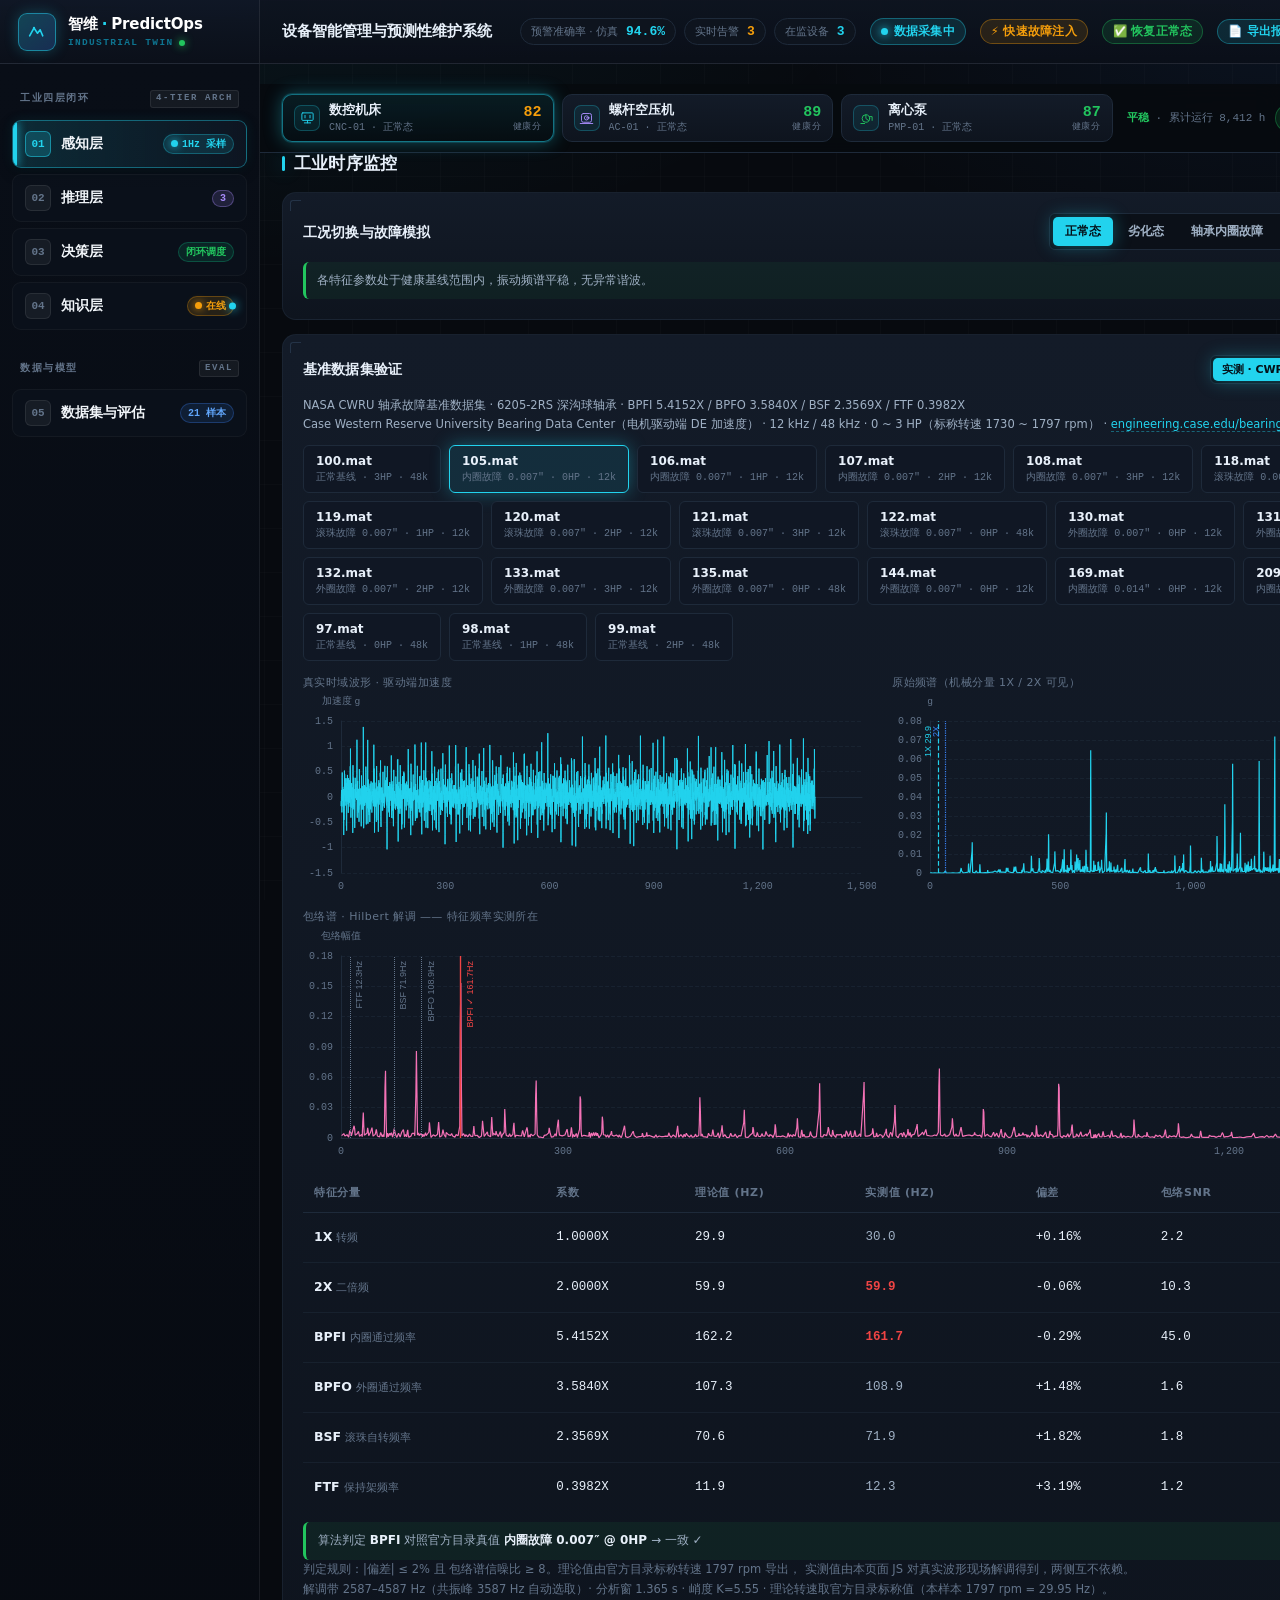
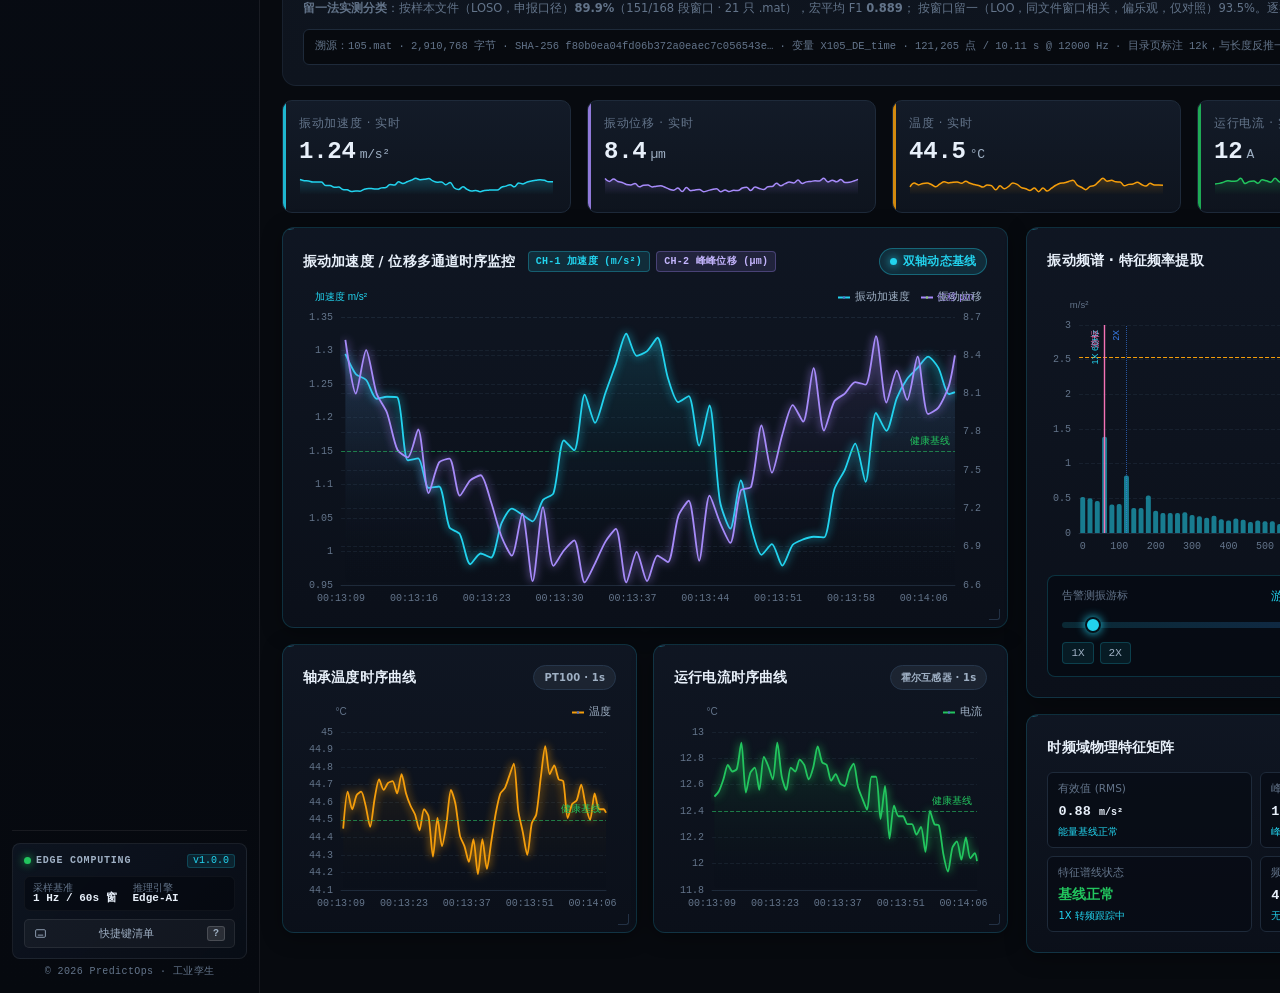
==== commit a9c2f391: "fix(ui): 最左列侧边栏单行化，隐藏英文与描述两行小字，层级卡 63px→48px 更紧凑" ====
--- a/agents/predict/index.html
+++ b/agents/predict/index.html
@@ -6,7 +6,7 @@
 <title>智维 PredictOps · 工业设备智能健康管理与预测性维护平台</title>
 <meta name="description" content="面向制造业关键设备的智能管理与预测性维护系统，覆盖感知层、推理层、决策层与知识层。" />
 <link rel="icon" href="data:image/svg+xml,%3Csvg xmlns='http://www.w3.org/2000/svg' viewBox='0 0 32 32'%3E%3Crect width='32' height='32' rx='7' fill='%230b1018'/%3E%3Cpath d='M8 20l6-9 4 6 3-4 3 7' stroke='%2322d3ee' stroke-width='2.2' fill='none' stroke-linecap='round' stroke-linejoin='round'/%3E%3C/svg%3E" />
-<link rel="stylesheet" href="assets/core.css?v=20261005_v6" />
+<link rel="stylesheet" href="assets/core.css?v=20261010_v8" />
 </head>
 <body>
 <div class="app">
--- a/agents/predict/assets/core.css
+++ b/agents/predict/assets/core.css
@@ -236,11 +236,12 @@
 .nav-item[data-view="knowledge"].active .nl-idx { background: rgba(245, 158, 11, 0.2); border-color: rgba(245, 158, 11, 0.5); color: #fbbf24; }
 .nav-item[data-view="dataset"].active .nl-idx { background: rgba(59, 130, 246, 0.2); border-color: rgba(59, 130, 246, 0.5); color: #60a5fa; }
 
-.nl-body { display: flex; flex-direction: column; min-width: 0; flex: 1; }
-.nl-head { display: flex; align-items: baseline; gap: 6px; }
-.nl-title { font-size: 13.5px; font-weight: 700; color: #f1f5f9; }
-.nl-en { font-family: var(--mono); font-size: 8.5px; color: var(--txt-2); letter-spacing: 0.04em; text-transform: uppercase; }
-.nl-desc { font-size: 11px; color: var(--txt-2); margin-top: 1px; white-space: nowrap; overflow: hidden; text-overflow: ellipsis; }
+.nl-body { display: flex; flex-direction: column; justify-content: center; min-width: 0; flex: 1; }
+.nl-head { display: flex; align-items: baseline; flex-wrap: nowrap; gap: 6px; }
+.nl-title { font-size: 14px; font-weight: 700; color: #f1f5f9; white-space: nowrap; flex: none; }
+/* 最左列单行化：英文行与描述行不再展示，避免两行小字（用户明确要求） */
+.nl-en { display: none; }
+.nl-desc { display: none; }
 .nav-item:hover .nl-desc { color: var(--txt-1); }
 .nav-item.active .nl-desc { color: var(--txt-1); }
 
